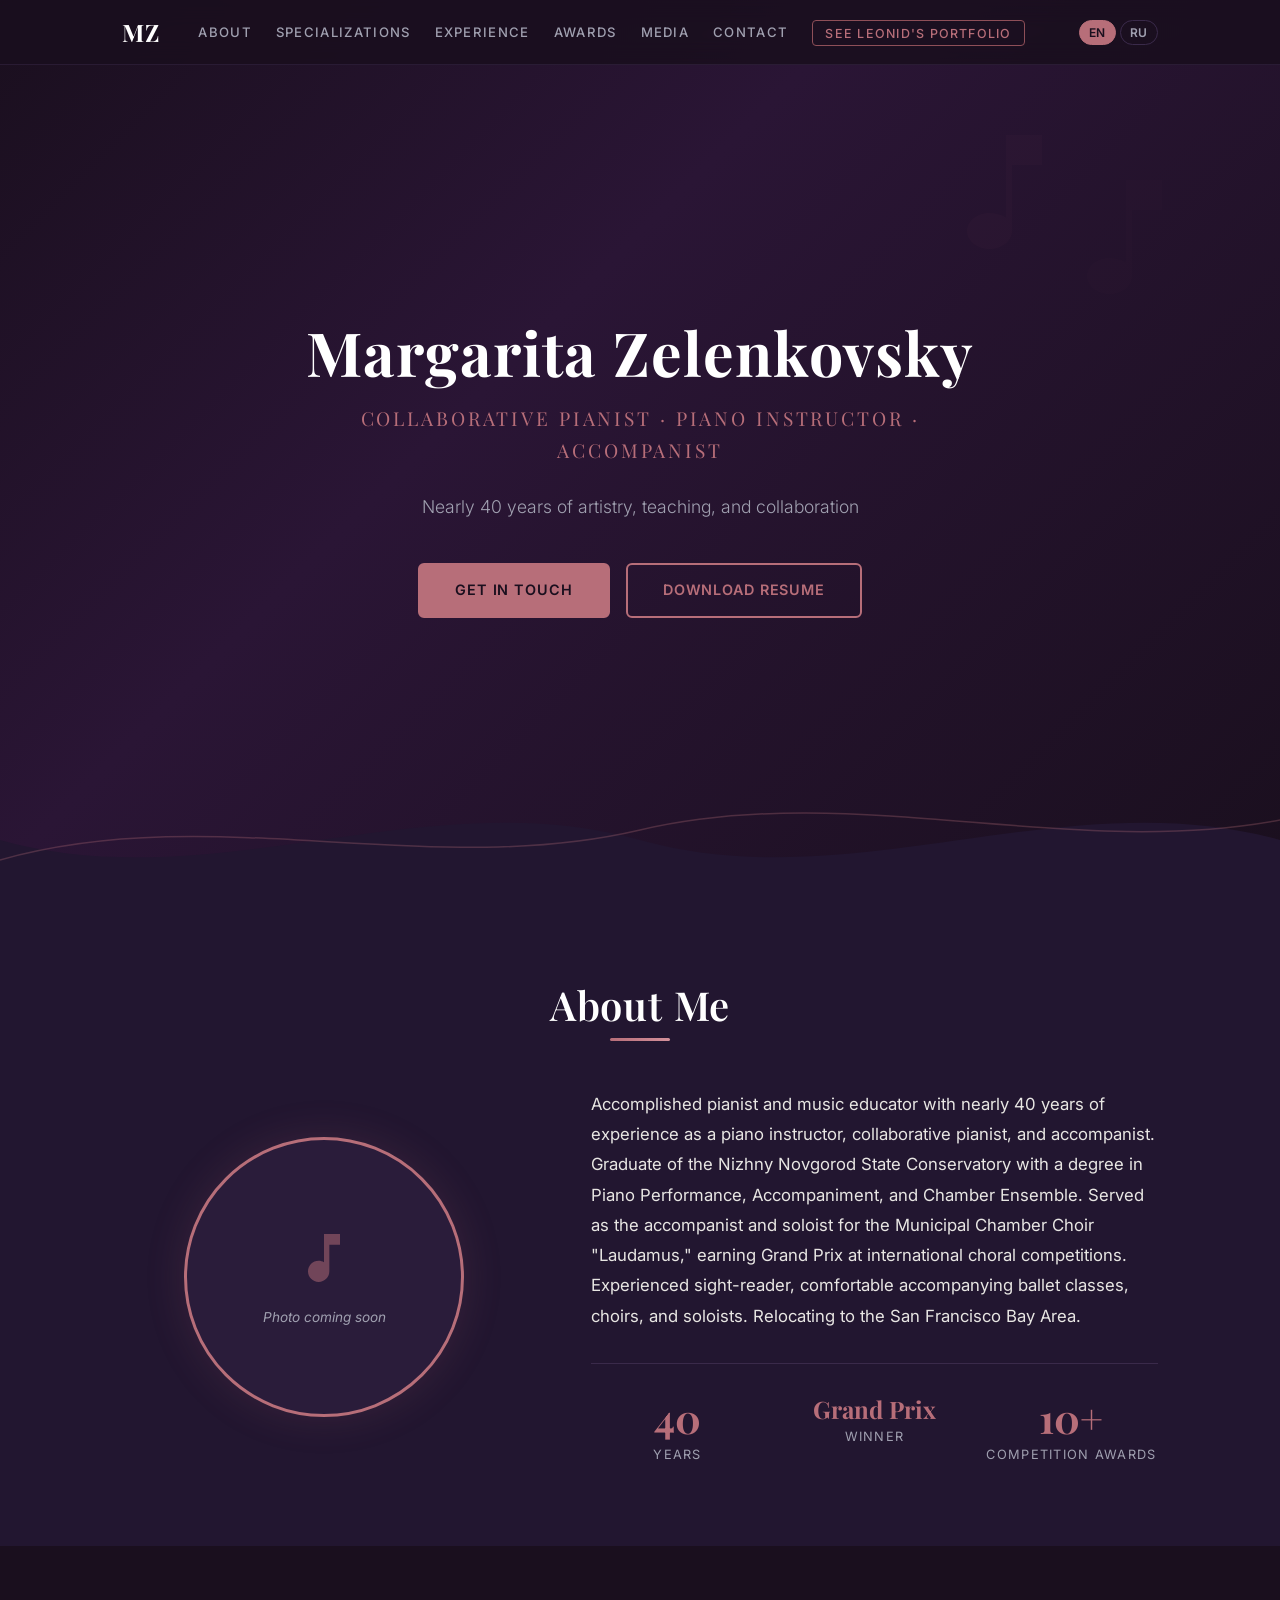
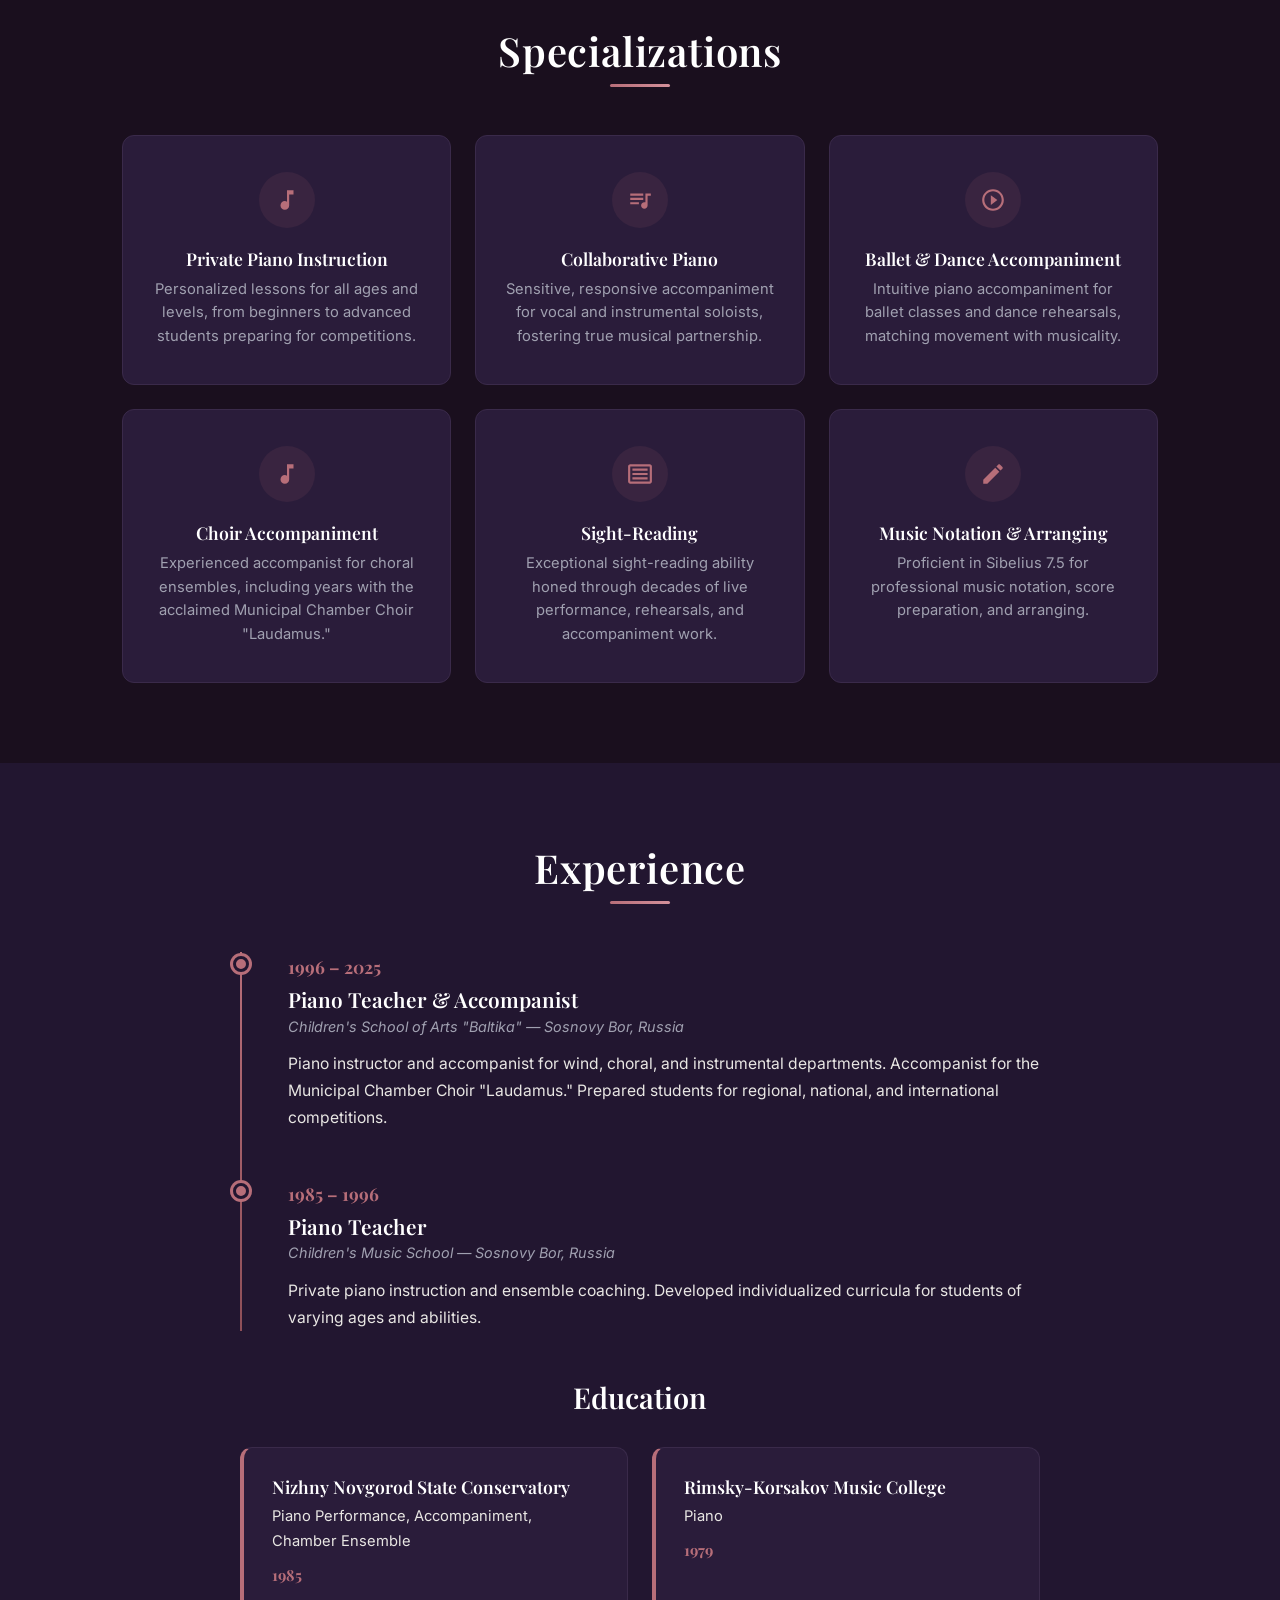
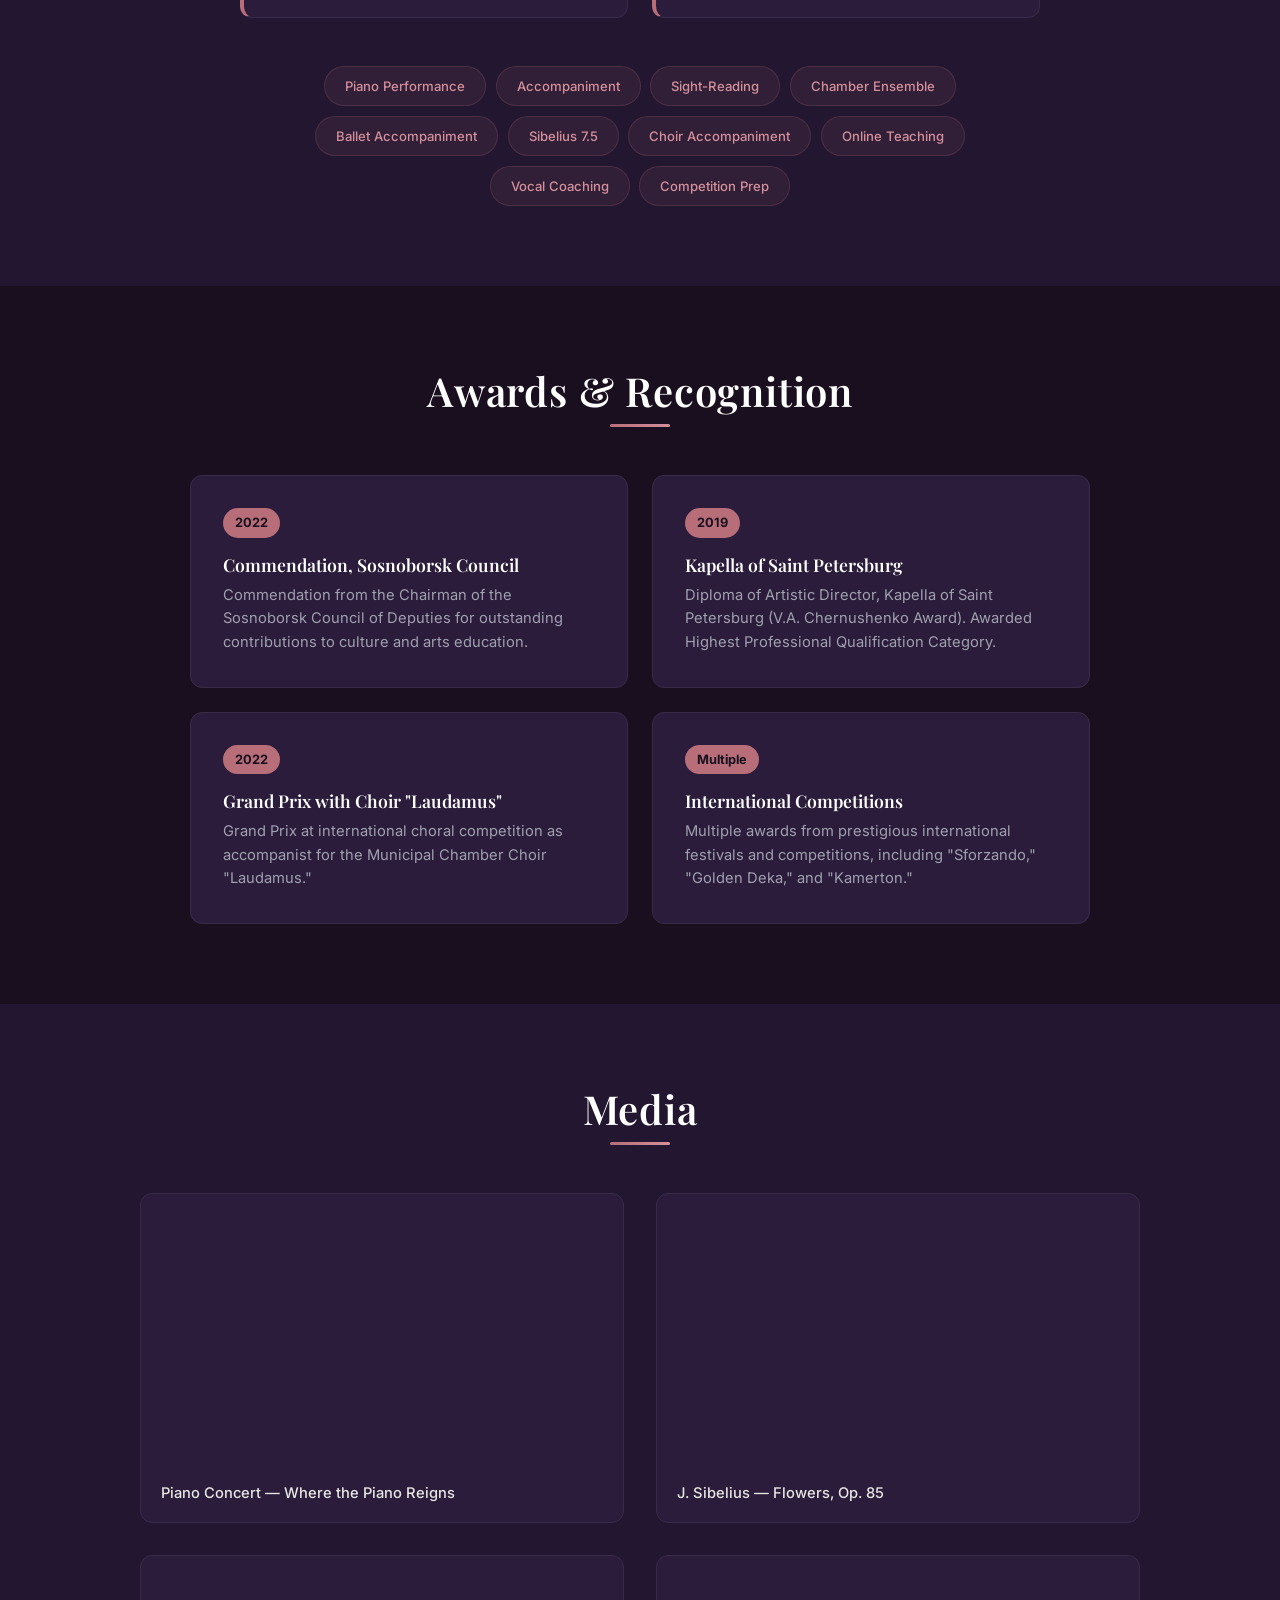
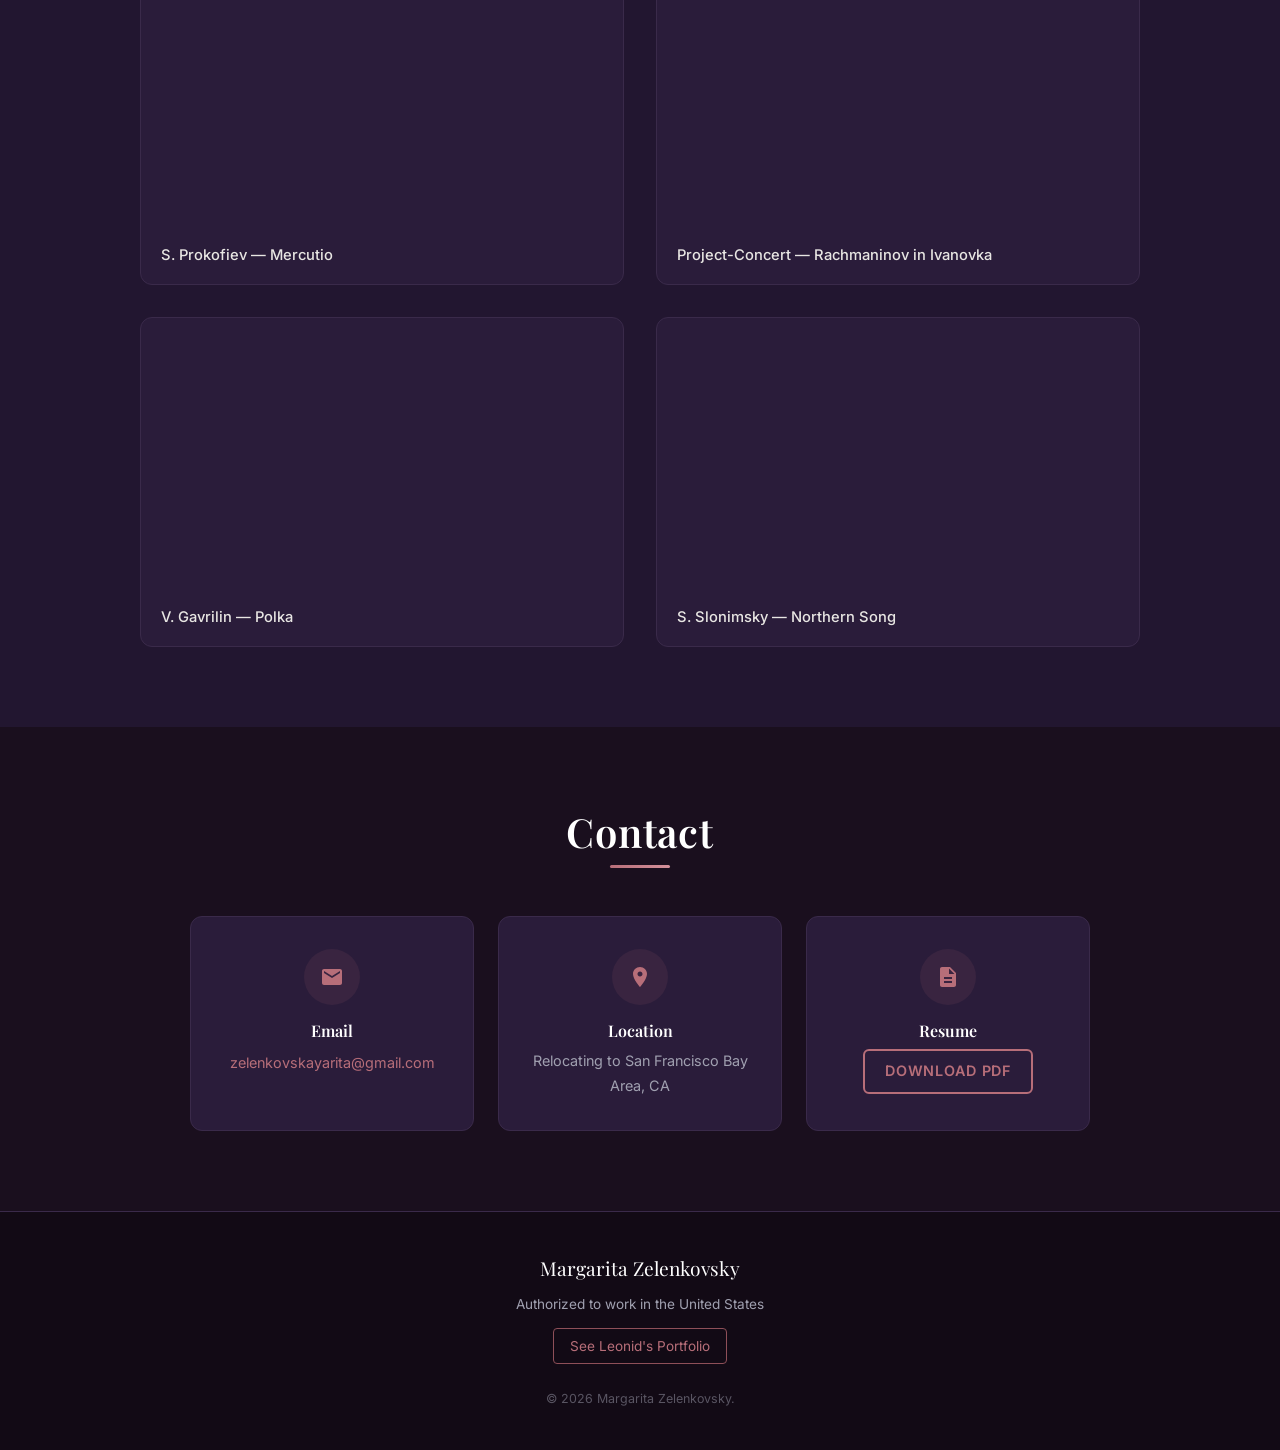
==== index.html @ 2dc2e5f3 "Initial commit: Margarita's portfolio site" ====
<!DOCTYPE html>
<html lang="en" data-lang="en">
<head>
  <meta charset="UTF-8">
  <meta name="viewport" content="width=device-width, initial-scale=1.0">
  <meta name="description" content="Margarita Zelenkovsky — Collaborative Pianist, Piano Instructor, and Accompanist with nearly 40 years of experience. Relocating to the San Francisco Bay Area.">
  <title>Margarita Zelenkovsky | Collaborative Pianist &amp; Piano Instructor</title>

  <!-- Google Fonts -->
  <link rel="preconnect" href="https://fonts.googleapis.com">
  <link rel="preconnect" href="https://fonts.gstatic.com" crossorigin>
  <link href="https://fonts.googleapis.com/css2?family=Inter:wght@300;400;500;600;700&family=Playfair+Display:ital,wght@0,400;0,600;0,700;1,400&display=swap" rel="stylesheet">

  <link rel="stylesheet" href="style.css">
</head>
<body>

<!-- ===================== NAVIGATION ===================== -->
<nav class="navbar">
  <div class="container nav-container">
    <a href="#hero" class="nav-logo">MZ</a>

    <!-- Pure CSS mobile toggle -->
    <input type="checkbox" id="nav-check" class="nav-check" aria-hidden="true">
    <label for="nav-check" class="nav-toggle" aria-label="Toggle navigation">
      <span></span><span></span><span></span>
    </label>

    <ul class="nav-links">
      <li><a href="#about"><span class="en">About</span><span class="ru">Обо мне</span></a></li>
      <li><a href="#specializations"><span class="en">Specializations</span><span class="ru">Специализации</span></a></li>
      <li><a href="#experience"><span class="en">Experience</span><span class="ru">Опыт</span></a></li>
      <li><a href="#awards"><span class="en">Awards</span><span class="ru">Награды</span></a></li>
      <li><a href="#media"><span class="en">Media</span><span class="ru">Медиа</span></a></li>
      <li><a href="#contact"><span class="en">Contact</span><span class="ru">Контакты</span></a></li>
      <li><a href="https://leonid.zelenkovsky.com" class="nav-partner"><span class="en">See Leonid's Portfolio</span><span class="ru">Портфолио Леонида</span></a></li>
    </ul>

    <div class="lang-toggle">
      <button class="lang-btn active" data-lang="en" onclick="setLang('en')">EN</button>
      <button class="lang-btn" data-lang="ru" onclick="setLang('ru')">RU</button>
    </div>
  </div>
</nav>

<!-- ===================== HERO ===================== -->
<section class="hero" id="hero">
  <div class="hero-bg-decoration">
    <!-- Decorative musical notes -->
    <svg class="hero-notes" viewBox="0 0 200 200" xmlns="http://www.w3.org/2000/svg">
      <path d="M60 30v55c-3-2-7-3-11-3-8 0-15 5-15 12s7 12 15 12 15-5 15-12V50h20V30H60z" fill="var(--accent)" opacity="0.06"/>
      <path d="M140 60v55c-3-2-7-3-11-3-8 0-15 5-15 12s7 12 15 12 15-5 15-12V80h20V60h-24z" fill="var(--accent)" opacity="0.04"/>
    </svg>
  </div>

  <div class="hero-content">
    <h1>
      <span class="en">Margarita Zelenkovsky</span>
      <span class="ru">Маргарита Зеленковская</span>
    </h1>
    <p class="hero-title">
      <span class="en">Collaborative Pianist &middot; Piano Instructor &middot; Accompanist</span>
      <span class="ru">Концертмейстер &middot; Преподаватель фортепиано &middot; Аккомпаниатор</span>
    </p>
    <p class="hero-tagline">
      <span class="en">Nearly 40 years of artistry, teaching, and collaboration</span>
      <span class="ru">Почти 40 лет искусства, преподавания и творческого сотрудничества</span>
    </p>
    <div class="hero-buttons">
      <a href="#contact" class="btn btn-primary">
        <span class="en">Get in Touch</span>
        <span class="ru">Связаться</span>
      </a>
      <a href="#" class="btn btn-outline">
        <span class="en">Download Resume</span>
        <span class="ru">Скачать резюме</span>
      </a>
    </div>
  </div>

  <!-- Decorative wave at bottom -->
  <div class="hero-wave">
    <svg viewBox="0 0 1440 120" xmlns="http://www.w3.org/2000/svg" preserveAspectRatio="none">
      <path d="M0,60 C240,120 480,0 720,60 C960,120 1200,0 1440,60 L1440,120 L0,120 Z" fill="var(--bg-secondary)"/>
      <path d="M0,80 C240,20 480,100 720,50 C960,0 1200,80 1440,40" stroke="var(--accent)" stroke-width="1.5" fill="none" opacity="0.3"/>
    </svg>
  </div>
</section>

<!-- ===================== ABOUT ===================== -->
<section id="about" class="section-alt">
  <div class="container">
    <h2 class="section-title">
      <span class="en">About Me</span>
      <span class="ru">Обо мне</span>
    </h2>
    <div class="section-title-underline"></div>

    <div class="about-grid">
      <div class="about-image-wrapper">
        <div class="about-photo-placeholder">
          <svg xmlns="http://www.w3.org/2000/svg" viewBox="0 0 24 24" fill="var(--accent)" width="64" height="64" opacity="0.5">
            <path d="M12 3v10.55c-.59-.34-1.27-.55-2-.55C7.79 13 6 14.79 6 17s1.79 4 4 4 4-1.79 4-4V7h4V3h-6z"/>
          </svg>
          <p class="placeholder-text">
            <span class="en">Photo coming soon</span>
            <span class="ru">Фото скоро будет</span>
          </p>
        </div>
      </div>

      <div class="about-text">
        <p class="en">Accomplished pianist and music educator with nearly 40 years of experience as a piano instructor, collaborative pianist, and accompanist. Graduate of the Nizhny Novgorod State Conservatory with a degree in Piano Performance, Accompaniment, and Chamber Ensemble. Served as the accompanist and soloist for the Municipal Chamber Choir "Laudamus," earning Grand Prix at international choral competitions. Experienced sight-reader, comfortable accompanying ballet classes, choirs, and soloists. Relocating to the San Francisco Bay Area.</p>
        <p class="ru">Пианистка и музыкальный педагог с почти 40-летним опытом работы преподавателем фортепиано, концертмейстером и аккомпаниатором. Выпускница Нижегородской государственной консерватории по специальности фортепиано, концертмейстерство и солистка камерного ансамбля. Концертмейстер Муниципального камерного хора «Лаудамус», обладатель Гран-при международных хоровых конкурсов. Отличное чтение с листа, опыт аккомпанемента балетных классов, хоров и солистов. Переезжает в район Сан-Франциско Bay Area.</p>

        <div class="about-stats">
          <div class="stat-item">
            <span class="stat-number">40</span>
            <span class="stat-label">
              <span class="en">Years</span>
              <span class="ru">Лет</span>
            </span>
          </div>
          <div class="stat-item">
            <span class="stat-number highlight-stat">Grand Prix</span>
            <span class="stat-label">
              <span class="en">Winner</span>
              <span class="ru">Победитель</span>
            </span>
          </div>
          <div class="stat-item">
            <span class="stat-number">10+</span>
            <span class="stat-label">
              <span class="en">Competition Awards</span>
              <span class="ru">Наград конкурсов</span>
            </span>
          </div>
        </div>
      </div>
    </div>
  </div>
</section>

<!-- ===================== SPECIALIZATIONS ===================== -->
<section id="specializations">
  <div class="container">
    <h2 class="section-title">
      <span class="en">Specializations</span>
      <span class="ru">Специализации</span>
    </h2>
    <div class="section-title-underline"></div>

    <div class="spec-grid">

      <div class="spec-card">
        <div class="spec-icon">
          <svg xmlns="http://www.w3.org/2000/svg" viewBox="0 0 24 24"><path d="M12 3v10.55c-.59-.34-1.27-.55-2-.55C7.79 13 6 14.79 6 17s1.79 4 4 4 4-1.79 4-4V7h4V3h-6z"/></svg>
        </div>
        <h3><span class="en">Private Piano Instruction</span><span class="ru">Индивидуальные уроки фортепиано</span></h3>
        <p><span class="en">Personalized lessons for all ages and levels, from beginners to advanced students preparing for competitions.</span><span class="ru">Индивидуальные занятия для всех возрастов и уровней, от начинающих до продвинутых учеников, готовящихся к конкурсам.</span></p>
      </div>

      <div class="spec-card">
        <div class="spec-icon">
          <svg xmlns="http://www.w3.org/2000/svg" viewBox="0 0 24 24"><path d="M15 6H3v2h12V6zm0 4H3v2h12v-2zM3 16h8v-2H3v2zM17 6v8.18c-.31-.11-.65-.18-1-.18-1.66 0-3 1.34-3 3s1.34 3 3 3 3-1.34 3-3V8h3V6h-5z"/></svg>
        </div>
        <h3><span class="en">Collaborative Piano</span><span class="ru">Концертмейстерство</span></h3>
        <p><span class="en">Sensitive, responsive accompaniment for vocal and instrumental soloists, fostering true musical partnership.</span><span class="ru">Чуткий и отзывчивый аккомпанемент для вокалистов и инструменталистов, создание истинного музыкального партнёрства.</span></p>
      </div>

      <div class="spec-card">
        <div class="spec-icon">
          <svg xmlns="http://www.w3.org/2000/svg" viewBox="0 0 24 24"><path d="M10 16.5l6-4.5-6-4.5v9zM12 2C6.48 2 2 6.48 2 12s4.48 10 10 10 10-4.48 10-10S17.52 2 12 2zm0 18c-4.41 0-8-3.59-8-8s3.59-8 8-8 8 3.59 8 8-3.59 8-8 8z"/></svg>
        </div>
        <h3><span class="en">Ballet &amp; Dance Accompaniment</span><span class="ru">Аккомпанемент балетных классов</span></h3>
        <p><span class="en">Intuitive piano accompaniment for ballet classes and dance rehearsals, matching movement with musicality.</span><span class="ru">Интуитивный фортепианный аккомпанемент балетных классов и танцевальных репетиций.</span></p>
      </div>

      <div class="spec-card">
        <div class="spec-icon">
          <svg xmlns="http://www.w3.org/2000/svg" viewBox="0 0 24 24"><path d="M12 3l.01 10.55c-.59-.34-1.27-.55-2-.55C7.79 13 6 14.79 6 17s1.79 4 4.01 4 3.99-1.79 3.99-4V7h4V3H12z"/></svg>
        </div>
        <h3><span class="en">Choir Accompaniment</span><span class="ru">Хоровой аккомпанемент</span></h3>
        <p><span class="en">Experienced accompanist for choral ensembles, including years with the acclaimed Municipal Chamber Choir "Laudamus."</span><span class="ru">Опытный концертмейстер хоровых коллективов, включая многолетнюю работу с Муниципальным камерным хором «Лаудамус».</span></p>
      </div>

      <div class="spec-card">
        <div class="spec-icon">
          <svg xmlns="http://www.w3.org/2000/svg" viewBox="0 0 24 24"><path d="M21 3H3c-1.1 0-2 .9-2 2v14c0 1.1.9 2 2 2h18c1.1 0 2-.9 2-2V5c0-1.1-.9-2-2-2zm0 16H3V5h18v14zM5 15h14v2H5zm0-4h14v2H5zm0-4h14v2H5z"/></svg>
        </div>
        <h3><span class="en">Sight-Reading</span><span class="ru">Чтение с листа</span></h3>
        <p><span class="en">Exceptional sight-reading ability honed through decades of live performance, rehearsals, and accompaniment work.</span><span class="ru">Исключительные навыки чтения с листа, отточенные десятилетиями концертной практики, репетиций и аккомпанемента.</span></p>
      </div>

      <div class="spec-card">
        <div class="spec-icon">
          <svg xmlns="http://www.w3.org/2000/svg" viewBox="0 0 24 24"><path d="M3 17.25V21h3.75L17.81 9.94l-3.75-3.75L3 17.25zM20.71 7.04c.39-.39.39-1.02 0-1.41l-2.34-2.34c-.39-.39-1.02-.39-1.41 0l-1.83 1.83 3.75 3.75 1.83-1.83z"/></svg>
        </div>
        <h3><span class="en">Music Notation &amp; Arranging</span><span class="ru">Нотная запись и аранжировка</span></h3>
        <p><span class="en">Proficient in Sibelius 7.5 for professional music notation, score preparation, and arranging.</span><span class="ru">Владение программой Sibelius 7.5 для профессиональной нотной записи, подготовки партитур и аранжировки.</span></p>
      </div>

    </div>
  </div>
</section>

<!-- ===================== EXPERIENCE ===================== -->
<section id="experience" class="section-alt">
  <div class="container">
    <h2 class="section-title">
      <span class="en">Experience</span>
      <span class="ru">Опыт работы</span>
    </h2>
    <div class="section-title-underline"></div>

    <div class="timeline">

      <div class="timeline-item">
        <div class="timeline-dot"></div>
        <span class="timeline-date">1996 &ndash; 2025</span>
        <h3>
          <span class="en">Piano Teacher &amp; Accompanist</span>
          <span class="ru">Преподаватель фортепиано и концертмейстер</span>
        </h3>
        <p class="timeline-location">
          <span class="en">Children's School of Arts "Baltika" &mdash; Sosnovy Bor, Russia</span>
          <span class="ru">ДШИ «Балтика» &mdash; Сосновый Бор, Россия</span>
        </p>
        <p class="timeline-desc">
          <span class="en">Piano instructor and accompanist for wind, choral, and instrumental departments. Accompanist for the Municipal Chamber Choir "Laudamus." Prepared students for regional, national, and international competitions.</span>
          <span class="ru">Преподаватель фортепиано и концертмейстер духового, хорового и инструментального отделений. Концертмейстер Муниципального камерного хора «Лаудамус». Подготовка учеников к региональным, всероссийским и международным конкурсам.</span>
        </p>
      </div>

      <div class="timeline-item">
        <div class="timeline-dot"></div>
        <span class="timeline-date">1985 &ndash; 1996</span>
        <h3>
          <span class="en">Piano Teacher</span>
          <span class="ru">Преподаватель фортепиано</span>
        </h3>
        <p class="timeline-location">
          <span class="en">Children's Music School &mdash; Sosnovy Bor, Russia</span>
          <span class="ru">Детская музыкальная школа &mdash; Сосновый Бор, Россия</span>
        </p>
        <p class="timeline-desc">
          <span class="en">Private piano instruction and ensemble coaching. Developed individualized curricula for students of varying ages and abilities.</span>
          <span class="ru">Индивидуальное обучение фортепиано и ансамблевое музицирование. Разработка индивидуальных учебных программ для учеников разного возраста и уровня.</span>
        </p>
      </div>

    </div>

    <!-- Education -->
    <h3 class="subsection-title">
      <span class="en">Education</span>
      <span class="ru">Образование</span>
    </h3>

    <div class="edu-grid">
      <div class="edu-card">
        <h4>
          <span class="en">Nizhny Novgorod State Conservatory</span>
          <span class="ru">Нижегородская государственная консерватория</span>
        </h4>
        <p class="edu-degree">
          <span class="en">Piano Performance, Accompaniment, Chamber Ensemble</span>
          <span class="ru">Фортепиано, концертмейстерство, камерный ансамбль</span>
        </p>
        <span class="edu-year">1985</span>
      </div>
      <div class="edu-card">
        <h4>
          <span class="en">Rimsky-Korsakov Music College</span>
          <span class="ru">Музыкальное училище им. Римского-Корсакова</span>
        </h4>
        <p class="edu-degree">
          <span class="en">Piano</span>
          <span class="ru">Фортепиано</span>
        </p>
        <span class="edu-year">1979</span>
      </div>
    </div>

    <!-- Skills -->
    <div class="skills-wrap">
      <span class="skill-tag">Piano Performance</span>
      <span class="skill-tag">Accompaniment</span>
      <span class="skill-tag">Sight-Reading</span>
      <span class="skill-tag">Chamber Ensemble</span>
      <span class="skill-tag">Ballet Accompaniment</span>
      <span class="skill-tag">Sibelius 7.5</span>
      <span class="skill-tag">Choir Accompaniment</span>
      <span class="skill-tag">Online Teaching</span>
      <span class="skill-tag">Vocal Coaching</span>
      <span class="skill-tag">Competition Prep</span>
    </div>
  </div>
</section>

<!-- ===================== AWARDS ===================== -->
<section id="awards">
  <div class="container">
    <h2 class="section-title">
      <span class="en">Awards &amp; Recognition</span>
      <span class="ru">Награды и достижения</span>
    </h2>
    <div class="section-title-underline"></div>

    <div class="awards-grid">

      <div class="award-card">
        <span class="award-year-badge">2022</span>
        <h3><span class="en">Commendation, Sosnoborsk Council</span><span class="ru">Благодарность Совета депутатов Соснового Бора</span></h3>
        <p><span class="en">Commendation from the Chairman of the Sosnoborsk Council of Deputies for outstanding contributions to culture and arts education.</span><span class="ru">Благодарность председателя Совета депутатов Соснового Бора за выдающийся вклад в культуру и художественное образование.</span></p>
      </div>

      <div class="award-card">
        <span class="award-year-badge">2019</span>
        <h3><span class="en">Kapella of Saint Petersburg</span><span class="ru">Капелла Санкт-Петербурга</span></h3>
        <p><span class="en">Diploma of Artistic Director, Kapella of Saint Petersburg (V.A. Chernushenko Award). Awarded Highest Professional Qualification Category.</span><span class="ru">Диплом Капеллы Санкт-Петербурга (премия В.А. Чернушенко). Присвоена Высшая квалификационная категория.</span></p>
      </div>

      <div class="award-card">
        <span class="award-year-badge">2022</span>
        <h3><span class="en">Grand Prix with Choir "Laudamus"</span><span class="ru">Гран-при с хором «Лаудамус»</span></h3>
        <p><span class="en">Grand Prix at international choral competition as accompanist for the Municipal Chamber Choir "Laudamus."</span><span class="ru">Гран-при международного хорового конкурса в качестве концертмейстера Муниципального камерного хора «Лаудамус».</span></p>
      </div>

      <div class="award-card">
        <span class="award-year-badge"><span class="en">Multiple</span><span class="ru">Многокр.</span></span>
        <h3><span class="en">International Competitions</span><span class="ru">Международные конкурсы</span></h3>
        <p><span class="en">Multiple awards from prestigious international festivals and competitions, including "Sforzando," "Golden Deka," and "Kamerton."</span><span class="ru">Многочисленные награды престижных международных фестивалей и конкурсов: «Сфорцандо», «Золотая дека», «Камертон».</span></p>
      </div>

    </div>
  </div>
</section>

<!-- ===================== MEDIA ===================== -->
<section id="media" class="section-alt">
  <div class="container">
    <h2 class="section-title">
      <span class="en">Media</span>
      <span class="ru">Медиа</span>
    </h2>
    <div class="section-title-underline"></div>

    <div class="video-grid">

      <div class="video-item">
        <div class="video-wrapper">
          <iframe src="https://www.youtube.com/embed/Rl4O74UItYg" title="Piano Concert — Where the Piano Reigns" frameborder="0" allow="accelerometer; autoplay; clipboard-write; encrypted-media; gyroscope; picture-in-picture" allowfullscreen loading="lazy"></iframe>
        </div>
        <p class="video-caption"><span class="en">Piano Concert — Where the Piano Reigns</span><span class="ru">Концерт — «Там, где царит рояль»</span></p>
      </div>

      <div class="video-item">
        <div class="video-wrapper">
          <iframe src="https://www.youtube.com/embed/g_T-hk6uo3Y" title="J. Sibelius — Flowers, Op. 85" frameborder="0" allow="accelerometer; autoplay; clipboard-write; encrypted-media; gyroscope; picture-in-picture" allowfullscreen loading="lazy"></iframe>
        </div>
        <p class="video-caption"><span class="en">J. Sibelius — Flowers, Op. 85</span><span class="ru">Я. Сибелиус — «Цветы», Op. 85</span></p>
      </div>

      <div class="video-item">
        <div class="video-wrapper">
          <iframe src="https://www.youtube.com/embed/TqkS-S8j7K0" title="S. Prokofiev — Mercutio" frameborder="0" allow="accelerometer; autoplay; clipboard-write; encrypted-media; gyroscope; picture-in-picture" allowfullscreen loading="lazy"></iframe>
        </div>
        <p class="video-caption"><span class="en">S. Prokofiev — Mercutio</span><span class="ru">С. Прокофьев — «Меркуцио»</span></p>
      </div>

      <div class="video-item">
        <div class="video-wrapper">
          <iframe src="https://www.youtube.com/embed/oE4QaHnBGi0" title="Project-Concert — Rachmaninov in Ivanovka" frameborder="0" allow="accelerometer; autoplay; clipboard-write; encrypted-media; gyroscope; picture-in-picture" allowfullscreen loading="lazy"></iframe>
        </div>
        <p class="video-caption"><span class="en">Project-Concert — Rachmaninov in Ivanovka</span><span class="ru">Проект-концерт — «Рахманинов в Ивановке»</span></p>
      </div>

      <div class="video-item">
        <div class="video-wrapper">
          <iframe src="https://www.youtube.com/embed/MUVuFVZdbnk" title="V. Gavrilin — Polka" frameborder="0" allow="accelerometer; autoplay; clipboard-write; encrypted-media; gyroscope; picture-in-picture" allowfullscreen loading="lazy"></iframe>
        </div>
        <p class="video-caption"><span class="en">V. Gavrilin — Polka</span><span class="ru">В. Гаврилин — «Полька»</span></p>
      </div>

      <div class="video-item">
        <div class="video-wrapper">
          <iframe src="https://www.youtube.com/embed/-mqcdATdxGg" title="S. Slonimsky — Northern Song" frameborder="0" allow="accelerometer; autoplay; clipboard-write; encrypted-media; gyroscope; picture-in-picture" allowfullscreen loading="lazy"></iframe>
        </div>
        <p class="video-caption"><span class="en">S. Slonimsky — Northern Song</span><span class="ru">С. Слонимский — «Северная песня»</span></p>
      </div>

    </div>
  </div>
</section>

<!-- ===================== CONTACT ===================== -->
<section id="contact">
  <div class="container">
    <h2 class="section-title">
      <span class="en">Contact</span>
      <span class="ru">Контакты</span>
    </h2>
    <div class="section-title-underline"></div>

    <div class="contact-grid">

      <div class="contact-card">
        <div class="contact-icon">
          <svg xmlns="http://www.w3.org/2000/svg" viewBox="0 0 24 24"><path d="M20 4H4c-1.1 0-1.99.9-1.99 2L2 18c0 1.1.9 2 2 2h16c1.1 0 2-.9 2-2V6c0-1.1-.9-2-2-2zm0 4l-8 5-8-5V6l8 5 8-5v2z"/></svg>
        </div>
        <h3><span class="en">Email</span><span class="ru">Эл. почта</span></h3>
        <a href="mailto:zelenkovskayarita@gmail.com">zelenkovskayarita@gmail.com</a>
      </div>

      <div class="contact-card">
        <div class="contact-icon">
          <svg xmlns="http://www.w3.org/2000/svg" viewBox="0 0 24 24"><path d="M12 2C8.13 2 5 5.13 5 9c0 5.25 7 13 7 13s7-7.75 7-13c0-3.87-3.13-7-7-7zm0 9.5c-1.38 0-2.5-1.12-2.5-2.5s1.12-2.5 2.5-2.5 2.5 1.12 2.5 2.5-1.12 2.5-2.5 2.5z"/></svg>
        </div>
        <h3><span class="en">Location</span><span class="ru">Местоположение</span></h3>
        <p><span class="en">Relocating to San Francisco Bay Area, CA</span><span class="ru">Переезжает в район Сан-Франциско Bay Area, Калифорния</span></p>
      </div>

      <div class="contact-card">
        <div class="contact-icon">
          <svg xmlns="http://www.w3.org/2000/svg" viewBox="0 0 24 24"><path d="M14 2H6c-1.1 0-1.99.9-1.99 2L4 20c0 1.1.89 2 1.99 2H18c1.1 0 2-.9 2-2V8l-6-6zm2 16H8v-2h8v2zm0-4H8v-2h8v2zm-3-5V3.5L18.5 9H13z"/></svg>
        </div>
        <h3><span class="en">Resume</span><span class="ru">Резюме</span></h3>
        <a href="#" class="btn btn-outline btn-sm">
          <span class="en">Download PDF</span>
          <span class="ru">Скачать PDF</span>
        </a>
      </div>

    </div>
  </div>
</section>

<!-- ===================== FOOTER ===================== -->
<footer>
  <div class="container">
    <p class="footer-name">
      <span class="en">Margarita Zelenkovsky</span>
      <span class="ru">Маргарита Зеленковская</span>
    </p>
    <p class="footer-auth">
      <span class="en">Authorized to work in the United States</span>
      <span class="ru">Имеет право на работу в США</span>
    </p>
    <a href="https://leonid.zelenkovsky.com" class="footer-partner">
      <span class="en">See Leonid's Portfolio</span>
      <span class="ru">Портфолио Леонида</span>
    </a>
    <p class="footer-copy">&copy; 2026 Margarita Zelenkovsky.</p>
  </div>
</footer>

<!-- ===================== LANGUAGE TOGGLE SCRIPT ===================== -->
<script>
function setLang(lang) {
  document.documentElement.setAttribute('data-lang', lang);
  localStorage.setItem('preferred-lang', lang);
  document.querySelectorAll('.lang-btn').forEach(b => b.classList.remove('active'));
  const activeBtn = document.querySelector('.lang-btn[data-lang="'+lang+'"]');
  if (activeBtn) activeBtn.classList.add('active');
}
document.addEventListener('DOMContentLoaded', () => {
  const saved = localStorage.getItem('preferred-lang') || 'en';
  setLang(saved);
});
</script>

</body>
</html>
---- style.css ----
/* ============================================
   Margarita Zelenkovsky — Portfolio Website
   Dark theme with rose gold accents
   Fonts: Playfair Display + Inter
   ============================================ */

/* ---------- CSS Variables ---------- */
:root {
  --bg-primary: #1a0f1e;
  --bg-secondary: #221630;
  --bg-card: #2a1c3a;
  --accent: #b76e79;
  --accent-light: #d4919b;
  --accent-dark: #8e4f58;
  --text-primary: #e8e6e3;
  --text-secondary: #a0a0b0;
  --text-heading: #ffffff;
  --border: #3a2a4a;
}

/* ---------- Language switching ---------- */
[data-lang="en"] .ru { display: none; }
[data-lang="ru"] .en { display: none; }

/* ---------- Reset & Base ---------- */
*,
*::before,
*::after {
  margin: 0;
  padding: 0;
  box-sizing: border-box;
}

html {
  scroll-behavior: smooth;
  font-size: 16px;
}

body {
  font-family: 'Inter', sans-serif;
  color: var(--text-primary);
  background: var(--bg-primary);
  line-height: 1.7;
  -webkit-font-smoothing: antialiased;
}

img { max-width: 100%; display: block; }

a {
  color: var(--accent);
  text-decoration: none;
  transition: color 0.3s ease;
}
a:hover { color: var(--accent-light); }

h1, h2, h3, h4 {
  font-family: 'Playfair Display', serif;
  font-weight: 600;
  line-height: 1.25;
  color: var(--text-heading);
}

/* ---------- Utility ---------- */
.container {
  max-width: 1100px;
  margin: 0 auto;
  padding: 0 2rem;
}

.section-title {
  font-size: 2.5rem;
  color: var(--text-heading);
  text-align: center;
  margin-bottom: 0.5rem;
  letter-spacing: 0.02em;
}

.section-title-underline {
  width: 60px;
  height: 3px;
  background: linear-gradient(90deg, var(--accent), var(--accent-light));
  margin: 0 auto 3rem;
  border-radius: 2px;
}

section {
  padding: 5rem 0;
  background: var(--bg-primary);
}

section.section-alt {
  background: var(--bg-secondary);
}

/* ---------- Navigation ---------- */
.navbar {
  position: fixed;
  top: 0;
  left: 0;
  right: 0;
  z-index: 1000;
  background: rgba(26, 15, 30, 0.9);
  backdrop-filter: blur(12px);
  -webkit-backdrop-filter: blur(12px);
  border-bottom: 1px solid rgba(58, 42, 74, 0.5);
}

.nav-container {
  display: flex;
  align-items: center;
  justify-content: space-between;
  height: 64px;
}

.nav-logo {
  font-family: 'Playfair Display', serif;
  font-size: 1.5rem;
  color: var(--text-heading);
  font-weight: 700;
  letter-spacing: 0.05em;
}
.nav-logo:hover { color: var(--accent); }

.nav-links {
  display: flex;
  list-style: none;
  gap: 1.5rem;
  align-items: center;
}

.nav-links a {
  color: var(--text-secondary);
  font-size: 0.82rem;
  text-transform: uppercase;
  letter-spacing: 0.1em;
  font-weight: 500;
  transition: color 0.3s;
  padding: 0.25rem 0;
  position: relative;
}

.nav-links a::after {
  content: '';
  position: absolute;
  bottom: -2px;
  left: 0;
  width: 0;
  height: 2px;
  background: var(--accent);
  transition: width 0.3s ease;
}

.nav-links a:hover {
  color: var(--text-heading);
}

.nav-links a:hover::after {
  width: 100%;
}

.nav-partner {
  color: var(--accent) !important;
  font-size: 0.78rem !important;
  border: 1px solid var(--accent-dark);
  padding: 0.3rem 0.75rem !important;
  border-radius: 4px;
}
.nav-partner:hover {
  background: var(--accent-dark);
  color: var(--text-heading) !important;
}
.nav-partner::after { display: none !important; }

/* Language toggle */
.lang-toggle {
  display: flex;
  gap: 0.25rem;
  margin-left: 1rem;
}

.lang-btn {
  background: transparent;
  border: 1px solid var(--border);
  color: var(--text-secondary);
  padding: 0.25rem 0.6rem;
  border-radius: 20px;
  font-size: 0.75rem;
  font-weight: 600;
  cursor: pointer;
  transition: all 0.3s ease;
  font-family: 'Inter', sans-serif;
}

.lang-btn:hover {
  border-color: var(--accent);
  color: var(--accent);
}

.lang-btn.active {
  background: var(--accent);
  border-color: var(--accent);
  color: var(--bg-primary);
}

/* Mobile nav toggle */
.nav-toggle {
  display: none;
  flex-direction: column;
  cursor: pointer;
  gap: 5px;
  z-index: 1001;
}

.nav-toggle span {
  display: block;
  width: 25px;
  height: 2px;
  background: var(--text-primary);
  transition: 0.3s;
}

.nav-check {
  display: none;
}

/* ---------- Hero ---------- */
.hero {
  position: relative;
  min-height: 100vh;
  display: flex;
  align-items: center;
  justify-content: center;
  text-align: center;
  background: linear-gradient(135deg, var(--bg-primary) 0%, #2a1535 40%, var(--bg-primary) 100%);
  overflow: hidden;
  padding: 6rem 2rem 4rem;
}

.hero-bg-decoration {
  position: absolute;
  top: 0;
  left: 0;
  right: 0;
  bottom: 0;
  pointer-events: none;
}

.hero-notes {
  position: absolute;
  top: 10%;
  right: 5%;
  width: 300px;
  height: 300px;
  opacity: 0.5;
}

.hero-content {
  position: relative;
  z-index: 2;
  max-width: 700px;
}

.hero-content h1 {
  font-size: 3.8rem;
  color: var(--text-heading);
  font-weight: 700;
  margin-bottom: 0.75rem;
  letter-spacing: 0.02em;
}

.hero-title {
  font-family: 'Playfair Display', serif;
  font-size: 1.2rem;
  color: var(--accent);
  letter-spacing: 0.15em;
  text-transform: uppercase;
  font-weight: 400;
  margin-bottom: 1.5rem;
  display: block;
}

.hero-tagline {
  font-size: 1.1rem;
  color: var(--text-secondary);
  max-width: 550px;
  margin: 0 auto 2.5rem;
  font-weight: 300;
  line-height: 1.8;
}

.hero-buttons {
  display: flex;
  gap: 1rem;
  justify-content: center;
  flex-wrap: wrap;
}

.hero-wave {
  position: absolute;
  bottom: 0;
  left: 0;
  right: 0;
  height: 120px;
  pointer-events: none;
}

.hero-wave svg {
  width: 100%;
  height: 100%;
}

/* ---------- Buttons ---------- */
.btn {
  display: inline-block;
  padding: 0.85rem 2.2rem;
  border-radius: 6px;
  font-size: 0.9rem;
  font-weight: 600;
  letter-spacing: 0.06em;
  text-transform: uppercase;
  transition: all 0.3s ease;
  cursor: pointer;
  border: 2px solid transparent;
  font-family: 'Inter', sans-serif;
}

.btn-primary {
  background: var(--accent);
  color: var(--bg-primary);
  border-color: var(--accent);
}

.btn-primary:hover {
  background: var(--accent-light);
  border-color: var(--accent-light);
  color: var(--bg-primary);
}

.btn-outline {
  background: transparent;
  color: var(--accent);
  border-color: var(--accent);
}

.btn-outline:hover {
  background: var(--accent);
  color: var(--bg-primary);
}

.btn-sm {
  padding: 0.5rem 1.25rem;
  font-size: 0.8rem;
}

/* ---------- About ---------- */
.about-grid {
  display: grid;
  grid-template-columns: 1fr 1.4fr;
  gap: 4rem;
  align-items: center;
}

.about-image-wrapper {
  display: flex;
  align-items: center;
  justify-content: center;
}

.about-photo-placeholder {
  width: 280px;
  height: 280px;
  border-radius: 50%;
  background: var(--bg-card);
  border: 3px solid var(--accent);
  display: flex;
  flex-direction: column;
  align-items: center;
  justify-content: center;
  gap: 1rem;
  box-shadow: 0 0 40px rgba(183, 110, 121, 0.15);
}

.placeholder-text {
  font-size: 0.85rem;
  color: var(--text-secondary);
  font-style: italic;
}

.about-text p {
  margin-bottom: 1.5rem;
  font-size: 1.05rem;
  color: var(--text-primary);
  line-height: 1.8;
}

.about-stats {
  display: grid;
  grid-template-columns: repeat(3, 1fr);
  gap: 1.5rem;
  margin-top: 2rem;
  padding-top: 2rem;
  border-top: 1px solid var(--border);
}

.stat-item {
  text-align: center;
}

.stat-number {
  font-family: 'Playfair Display', serif;
  font-size: 2.5rem;
  font-weight: 700;
  color: var(--accent);
  display: block;
  line-height: 1.1;
}

.stat-number.highlight-stat {
  font-size: 1.5rem;
}

.stat-label {
  font-size: 0.8rem;
  text-transform: uppercase;
  letter-spacing: 0.1em;
  color: var(--text-secondary);
  margin-top: 0.25rem;
  display: block;
}

/* ---------- Specializations ---------- */
.spec-grid {
  display: grid;
  grid-template-columns: repeat(3, 1fr);
  gap: 1.5rem;
}

.spec-card {
  background: var(--bg-card);
  border: 1px solid var(--border);
  border-radius: 12px;
  padding: 2.25rem 1.75rem;
  text-align: center;
  transition: all 0.3s ease;
  position: relative;
  overflow: hidden;
}

.spec-card::before {
  content: '';
  position: absolute;
  top: 0;
  left: 0;
  right: 0;
  height: 3px;
  background: linear-gradient(90deg, var(--accent), var(--accent-light));
  transform: scaleX(0);
  transition: transform 0.3s ease;
}

.spec-card:hover {
  transform: translateY(-4px);
  border-color: var(--accent);
  box-shadow: 0 12px 35px rgba(183, 110, 121, 0.1);
}

.spec-card:hover::before {
  transform: scaleX(1);
}

.spec-icon {
  width: 56px;
  height: 56px;
  margin: 0 auto 1.25rem;
  background: rgba(183, 110, 121, 0.1);
  border-radius: 50%;
  display: flex;
  align-items: center;
  justify-content: center;
}

.spec-icon svg {
  width: 26px;
  height: 26px;
  fill: var(--accent);
}

.spec-card h3 {
  font-size: 1.1rem;
  color: var(--text-heading);
  margin-bottom: 0.5rem;
}

.spec-card p {
  font-size: 0.92rem;
  color: var(--text-secondary);
  line-height: 1.6;
}

/* ---------- Experience Timeline ---------- */
.timeline {
  position: relative;
  max-width: 800px;
  margin: 0 auto 3rem;
  padding-left: 3rem;
}

.timeline::before {
  content: '';
  position: absolute;
  left: 0;
  top: 0;
  bottom: 0;
  width: 2px;
  background: linear-gradient(to bottom, var(--accent), var(--accent-dark));
}

.timeline-item {
  position: relative;
  padding-bottom: 3rem;
}

.timeline-item:last-child {
  padding-bottom: 0;
}

.timeline-dot {
  position: absolute;
  left: -3rem;
  top: 0.25rem;
  width: 16px;
  height: 16px;
  background: var(--accent);
  border: 3px solid var(--bg-secondary);
  border-radius: 50%;
  transform: translateX(-7px);
  box-shadow: 0 0 0 3px var(--accent);
}

.timeline-date {
  font-family: 'Playfair Display', serif;
  font-size: 1.1rem;
  color: var(--accent);
  font-weight: 700;
  display: block;
  margin-bottom: 0.25rem;
}

.timeline-item h3 {
  font-size: 1.3rem;
  color: var(--text-heading);
  margin-bottom: 0.15rem;
}

.timeline-location {
  font-size: 0.9rem;
  color: var(--text-secondary);
  font-style: italic;
  margin-bottom: 0.75rem;
}

.timeline-desc {
  font-size: 0.98rem;
  color: var(--text-primary);
  line-height: 1.7;
}

/* Subsection title */
.subsection-title {
  text-align: center;
  font-size: 1.8rem;
  color: var(--text-heading);
  margin: 3rem 0 2rem;
}

/* Education */
.edu-grid {
  display: grid;
  grid-template-columns: 1fr 1fr;
  gap: 1.5rem;
  max-width: 800px;
  margin: 0 auto 3rem;
}

.edu-card {
  background: var(--bg-card);
  border: 1px solid var(--border);
  border-radius: 12px;
  padding: 1.75rem;
  border-left: 4px solid var(--accent);
  transition: all 0.3s ease;
}

.edu-card:hover {
  transform: translateY(-4px);
  border-color: var(--accent);
}

.edu-card h4 {
  font-size: 1.1rem;
  color: var(--text-heading);
  margin-bottom: 0.35rem;
}

.edu-degree {
  font-size: 0.92rem;
  color: var(--text-primary);
  margin-bottom: 0.5rem;
}

.edu-year {
  font-family: 'Playfair Display', serif;
  font-size: 0.95rem;
  color: var(--accent);
  font-weight: 700;
}

/* Skills */
.skills-wrap {
  display: flex;
  flex-wrap: wrap;
  justify-content: center;
  gap: 0.6rem;
  max-width: 700px;
  margin: 0 auto;
}

.skill-tag {
  background: rgba(183, 110, 121, 0.1);
  color: var(--accent-light);
  padding: 0.5rem 1.25rem;
  border-radius: 50px;
  font-size: 0.82rem;
  font-weight: 500;
  border: 1px solid rgba(183, 110, 121, 0.2);
  transition: all 0.3s ease;
}

.skill-tag:hover {
  background: var(--accent);
  color: var(--bg-primary);
  border-color: var(--accent);
}

/* ---------- Awards ---------- */
.awards-grid {
  display: grid;
  grid-template-columns: repeat(2, 1fr);
  gap: 1.5rem;
  max-width: 900px;
  margin: 0 auto;
}

.award-card {
  background: var(--bg-card);
  border: 1px solid var(--border);
  border-radius: 12px;
  padding: 2rem;
  transition: all 0.3s ease;
  position: relative;
}

.award-card:hover {
  transform: translateY(-4px);
  border-color: var(--accent);
}

.award-year-badge {
  display: inline-block;
  background: var(--accent);
  color: var(--bg-primary);
  padding: 0.25rem 0.75rem;
  border-radius: 20px;
  font-size: 0.8rem;
  font-weight: 700;
  margin-bottom: 1rem;
  font-family: 'Inter', sans-serif;
}

.award-card h3 {
  font-size: 1.1rem;
  color: var(--text-heading);
  margin-bottom: 0.5rem;
}

.award-card p {
  font-size: 0.92rem;
  color: var(--text-secondary);
  line-height: 1.6;
}

/* ---------- Media / Videos ---------- */
.video-grid {
  display: grid;
  grid-template-columns: repeat(2, 1fr);
  gap: 2rem;
  max-width: 1000px;
  margin: 0 auto;
}

.video-item {
  background: var(--bg-card);
  border: 1px solid var(--border);
  border-radius: 12px;
  overflow: hidden;
  transition: all 0.3s ease;
}

.video-item:hover {
  transform: translateY(-4px);
  border-color: var(--accent);
}

.video-wrapper {
  position: relative;
  padding-bottom: 56.25%;
  height: 0;
  overflow: hidden;
}

.video-wrapper iframe {
  position: absolute;
  top: 0;
  left: 0;
  width: 100%;
  height: 100%;
}

.video-caption {
  padding: 1rem 1.25rem;
  font-size: 0.92rem;
  color: var(--text-primary);
  font-weight: 500;
}

/* ---------- Contact ---------- */
#contact {
  background: var(--bg-primary);
}

.contact-grid {
  display: grid;
  grid-template-columns: repeat(3, 1fr);
  gap: 1.5rem;
  max-width: 900px;
  margin: 0 auto;
}

.contact-card {
  background: var(--bg-card);
  border: 1px solid var(--border);
  border-radius: 12px;
  padding: 2rem;
  text-align: center;
  transition: all 0.3s ease;
}

.contact-card:hover {
  transform: translateY(-4px);
  border-color: var(--accent);
}

.contact-icon {
  width: 56px;
  height: 56px;
  margin: 0 auto 1rem;
  background: rgba(183, 110, 121, 0.1);
  border-radius: 50%;
  display: flex;
  align-items: center;
  justify-content: center;
}

.contact-icon svg {
  width: 24px;
  height: 24px;
  fill: var(--accent);
}

.contact-card h3 {
  font-size: 1rem;
  color: var(--text-heading);
  margin-bottom: 0.5rem;
}

.contact-card a {
  font-size: 0.9rem;
  color: var(--accent);
  word-break: break-all;
}

.contact-card p {
  font-size: 0.9rem;
  color: var(--text-secondary);
}

/* ---------- Footer ---------- */
footer {
  background: #120a15;
  padding: 2.5rem 0;
  text-align: center;
  border-top: 1px solid var(--border);
}

.footer-name {
  font-family: 'Playfair Display', serif;
  font-size: 1.2rem;
  color: var(--text-heading);
  margin-bottom: 0.5rem;
}

.footer-auth {
  font-size: 0.85rem;
  color: var(--text-secondary);
  margin-bottom: 0.75rem;
}

.footer-partner {
  display: inline-block;
  font-size: 0.85rem;
  color: var(--accent);
  border: 1px solid var(--accent-dark);
  padding: 0.35rem 1rem;
  border-radius: 4px;
  margin-bottom: 1rem;
  transition: all 0.3s ease;
}

.footer-partner:hover {
  background: var(--accent-dark);
  color: var(--text-heading);
}

.footer-copy {
  font-size: 0.78rem;
  color: rgba(160, 160, 176, 0.5);
  margin-top: 0.5rem;
}

/* ---------- Responsive: 968px ---------- */
@media (max-width: 968px) {
  .about-grid {
    grid-template-columns: 1fr;
    gap: 2.5rem;
  }

  .about-image-wrapper {
    justify-content: center;
  }

  .spec-grid {
    grid-template-columns: repeat(2, 1fr);
  }

  .awards-grid {
    grid-template-columns: repeat(2, 1fr);
  }

  .hero-content h1 {
    font-size: 3rem;
  }

  .contact-grid {
    grid-template-columns: repeat(2, 1fr);
  }

  .contact-card:last-child {
    grid-column: 1 / -1;
    max-width: 400px;
    justify-self: center;
  }
}

/* ---------- Responsive: 768px ---------- */
@media (max-width: 768px) {
  .nav-links {
    position: fixed;
    top: 0;
    left: 0;
    right: 0;
    bottom: 0;
    background: rgba(26, 15, 30, 0.98);
    flex-direction: column;
    padding: 5rem 2rem 2rem;
    gap: 1.5rem;
    align-items: center;
    justify-content: center;
    transform: translateX(100%);
    transition: transform 0.35s ease;
  }

  .nav-check:checked ~ .nav-links {
    transform: translateX(0);
  }

  .nav-toggle {
    display: flex;
  }

  .nav-check:checked ~ .nav-toggle span:nth-child(1) {
    transform: rotate(45deg) translate(5px, 5px);
  }
  .nav-check:checked ~ .nav-toggle span:nth-child(2) {
    opacity: 0;
  }
  .nav-check:checked ~ .nav-toggle span:nth-child(3) {
    transform: rotate(-45deg) translate(5px, -5px);
  }

  .hero-content h1 {
    font-size: 2.4rem;
  }

  .hero-title {
    font-size: 0.95rem;
    letter-spacing: 0.1em;
  }

  .spec-grid {
    grid-template-columns: 1fr;
  }

  .edu-grid {
    grid-template-columns: 1fr;
  }

  .awards-grid {
    grid-template-columns: 1fr;
  }

  .video-grid {
    grid-template-columns: 1fr;
  }

  .contact-grid {
    grid-template-columns: 1fr;
  }

  .contact-card:last-child {
    max-width: none;
  }

  .about-stats {
    grid-template-columns: repeat(3, 1fr);
    gap: 1rem;
  }

  section {
    padding: 3.5rem 0;
  }

  .section-title {
    font-size: 2rem;
  }

  .lang-toggle {
    margin-left: 0.5rem;
  }
}

/* ---------- Responsive: 480px ---------- */
@media (max-width: 480px) {
  .hero-content h1 {
    font-size: 2rem;
  }

  .hero-buttons {
    flex-direction: column;
    align-items: center;
  }

  .btn {
    width: 100%;
    max-width: 260px;
    text-align: center;
  }

  .about-photo-placeholder {
    width: 200px;
    height: 200px;
  }

  .about-stats {
    grid-template-columns: 1fr;
    gap: 1.25rem;
  }

  .stat-number {
    font-size: 2rem;
  }

  .timeline {
    padding-left: 2rem;
  }

  .timeline-dot {
    left: -2rem;
  }

  .section-title {
    font-size: 1.75rem;
  }

  .section-title-underline {
    margin-bottom: 2rem;
  }
}

/* ---------- Print ---------- */
@media print {
  .navbar, .hero-wave, .hero-bg-decoration { display: none; }
  .hero { min-height: auto; padding: 2rem; }
  section { padding: 1.5rem 0; }
  body { background: #fff; color: #000; }
  .lang-toggle { display: none; }
}
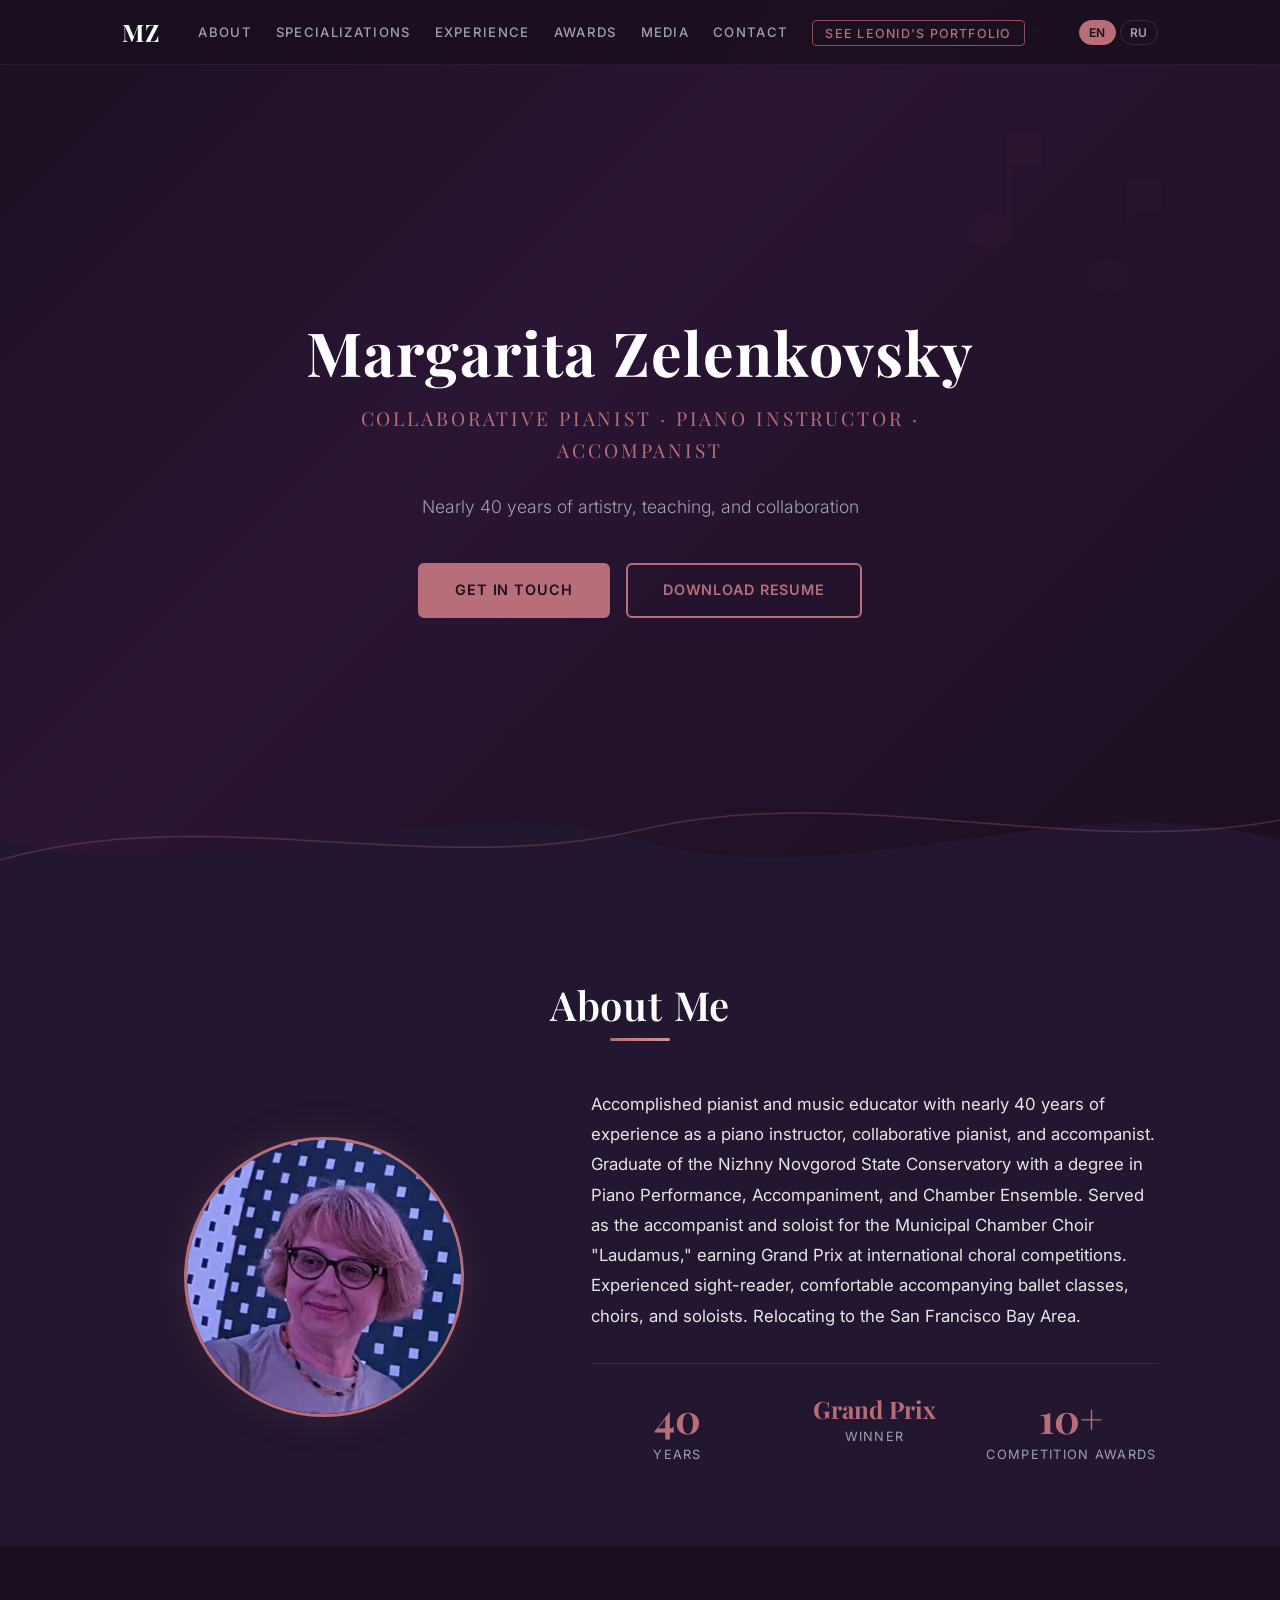
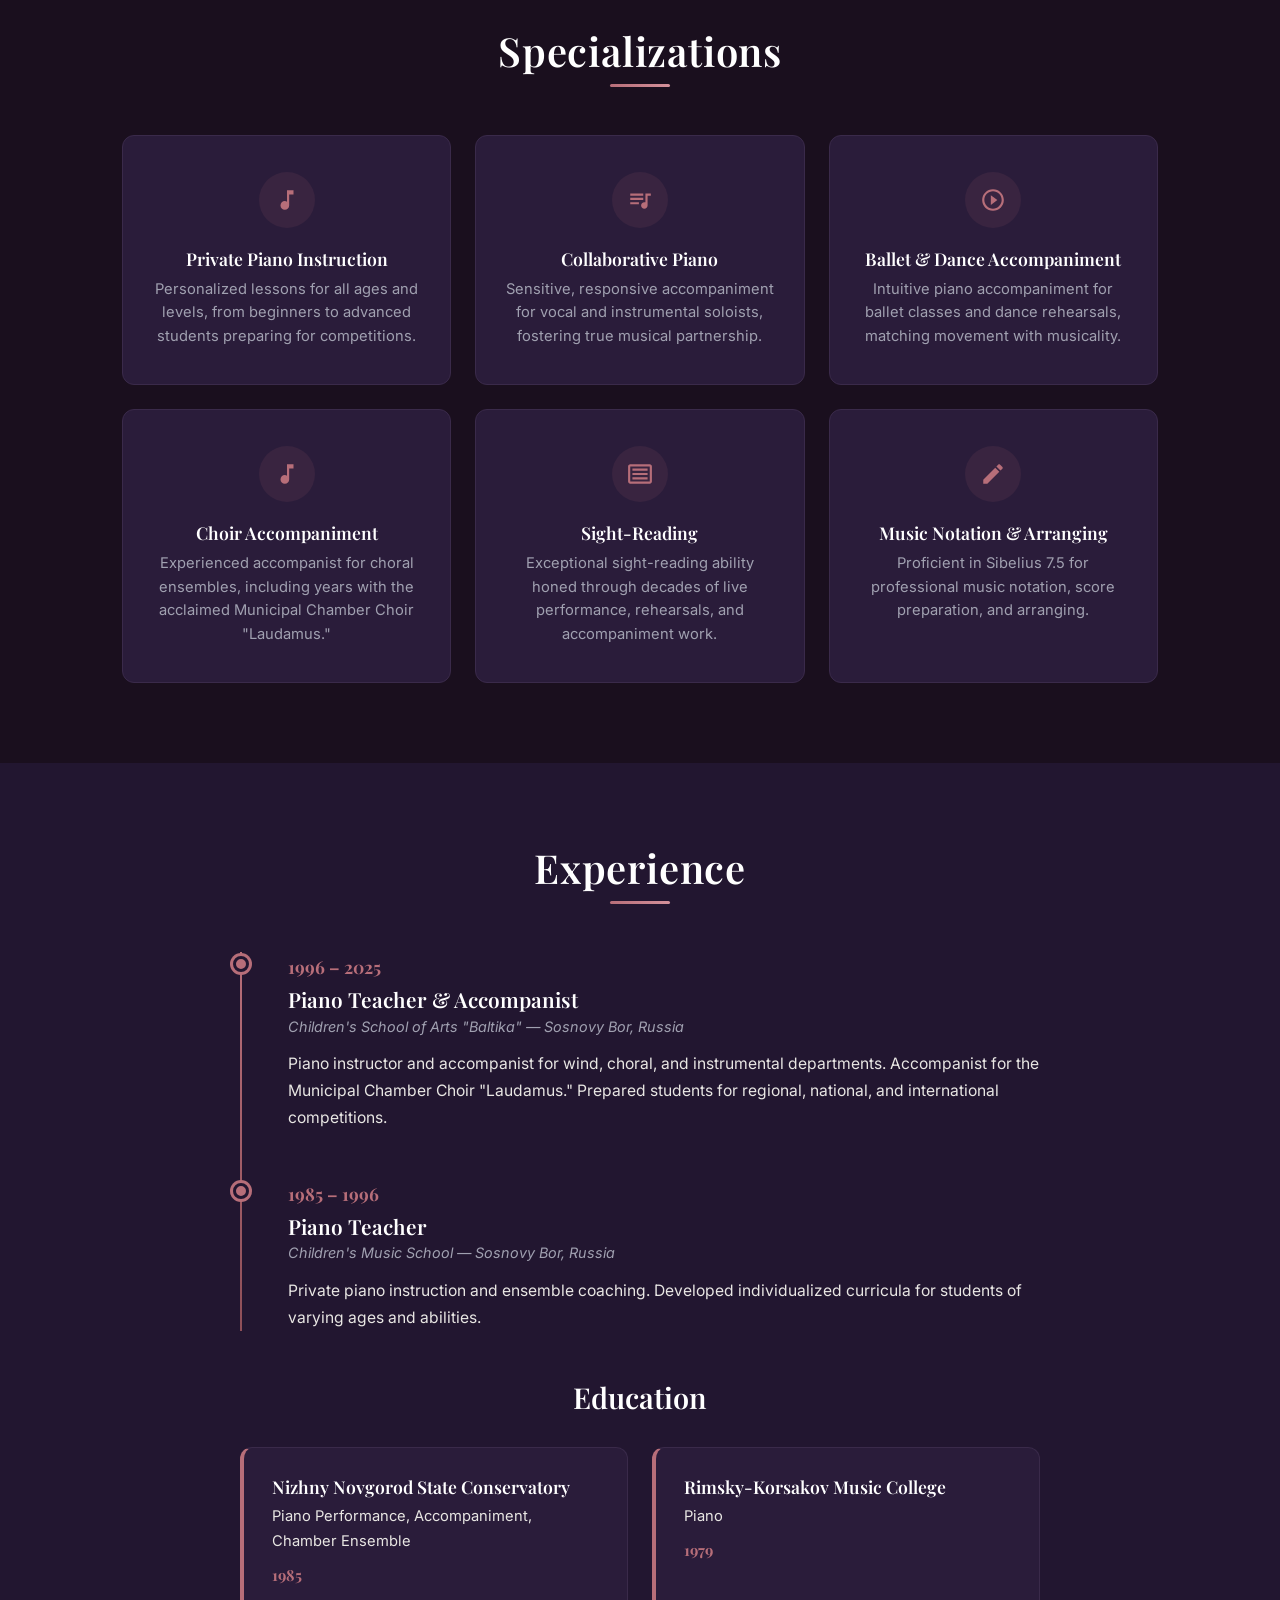
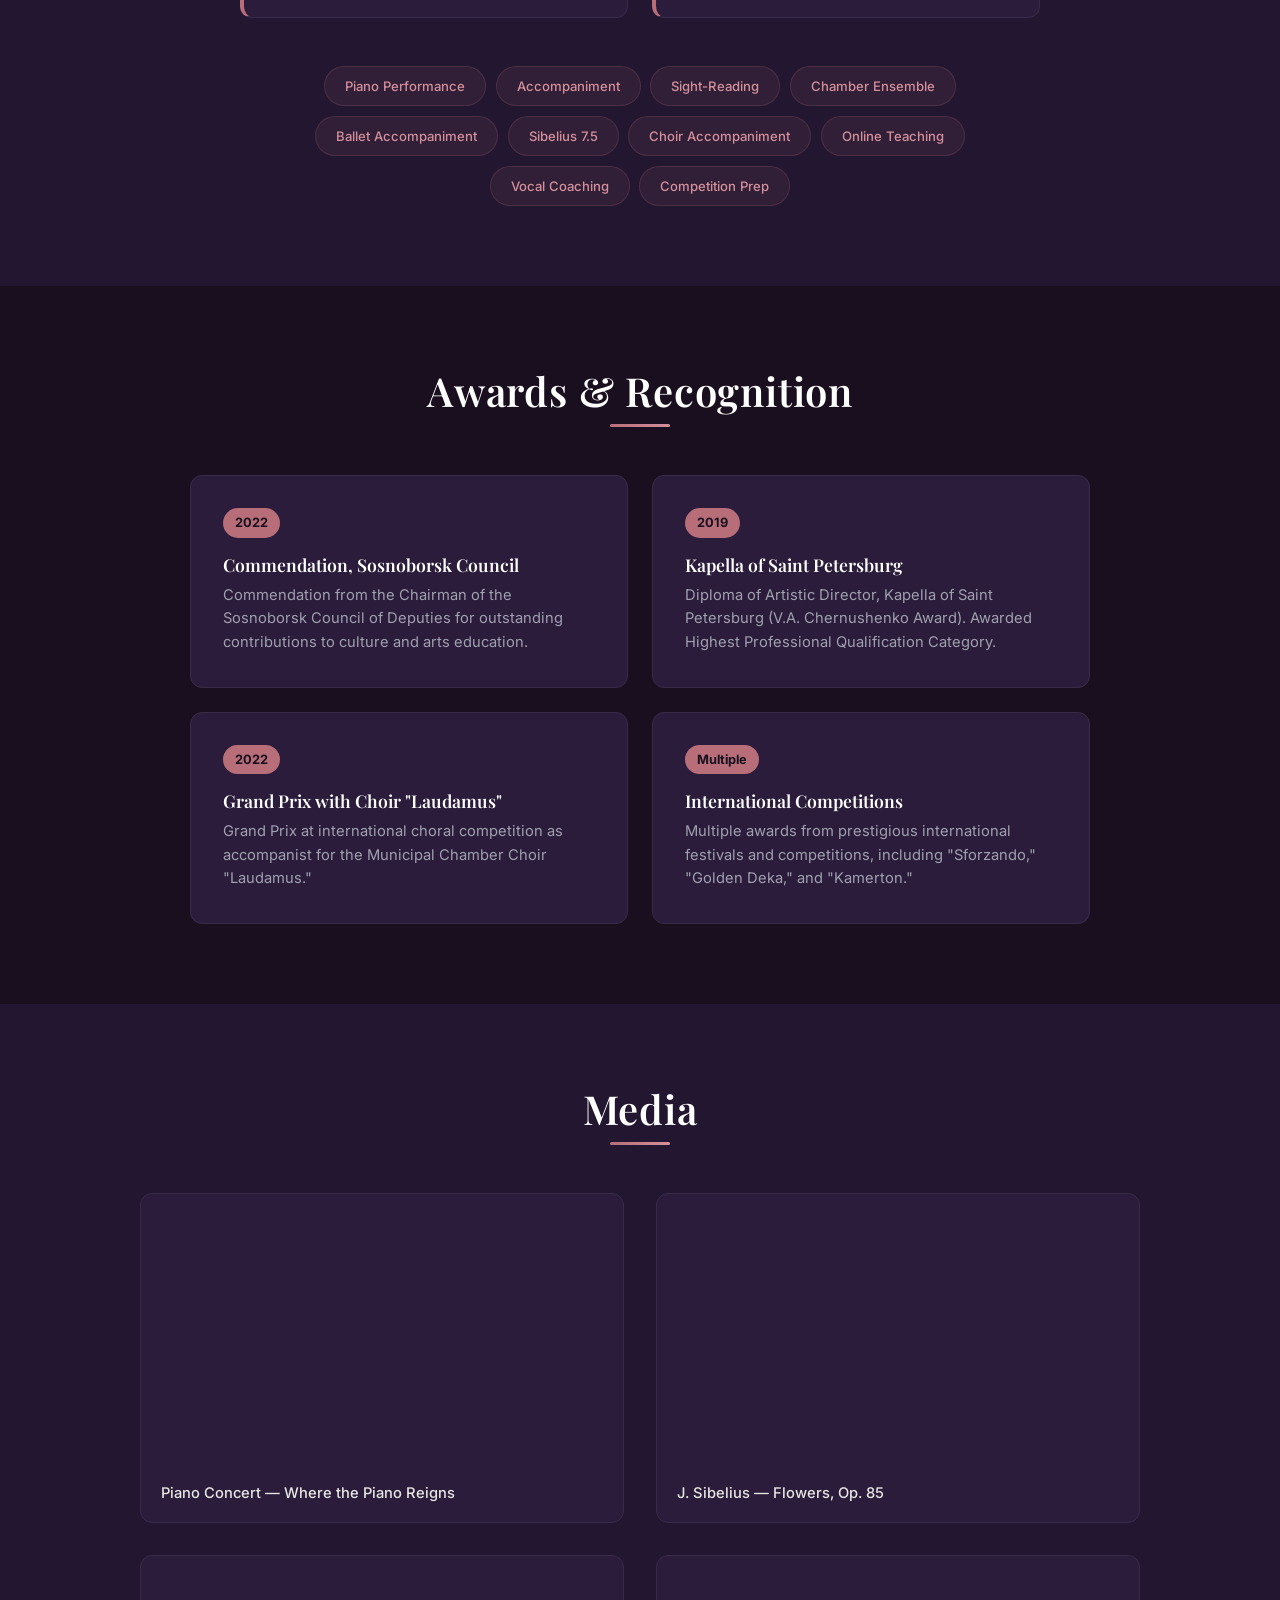
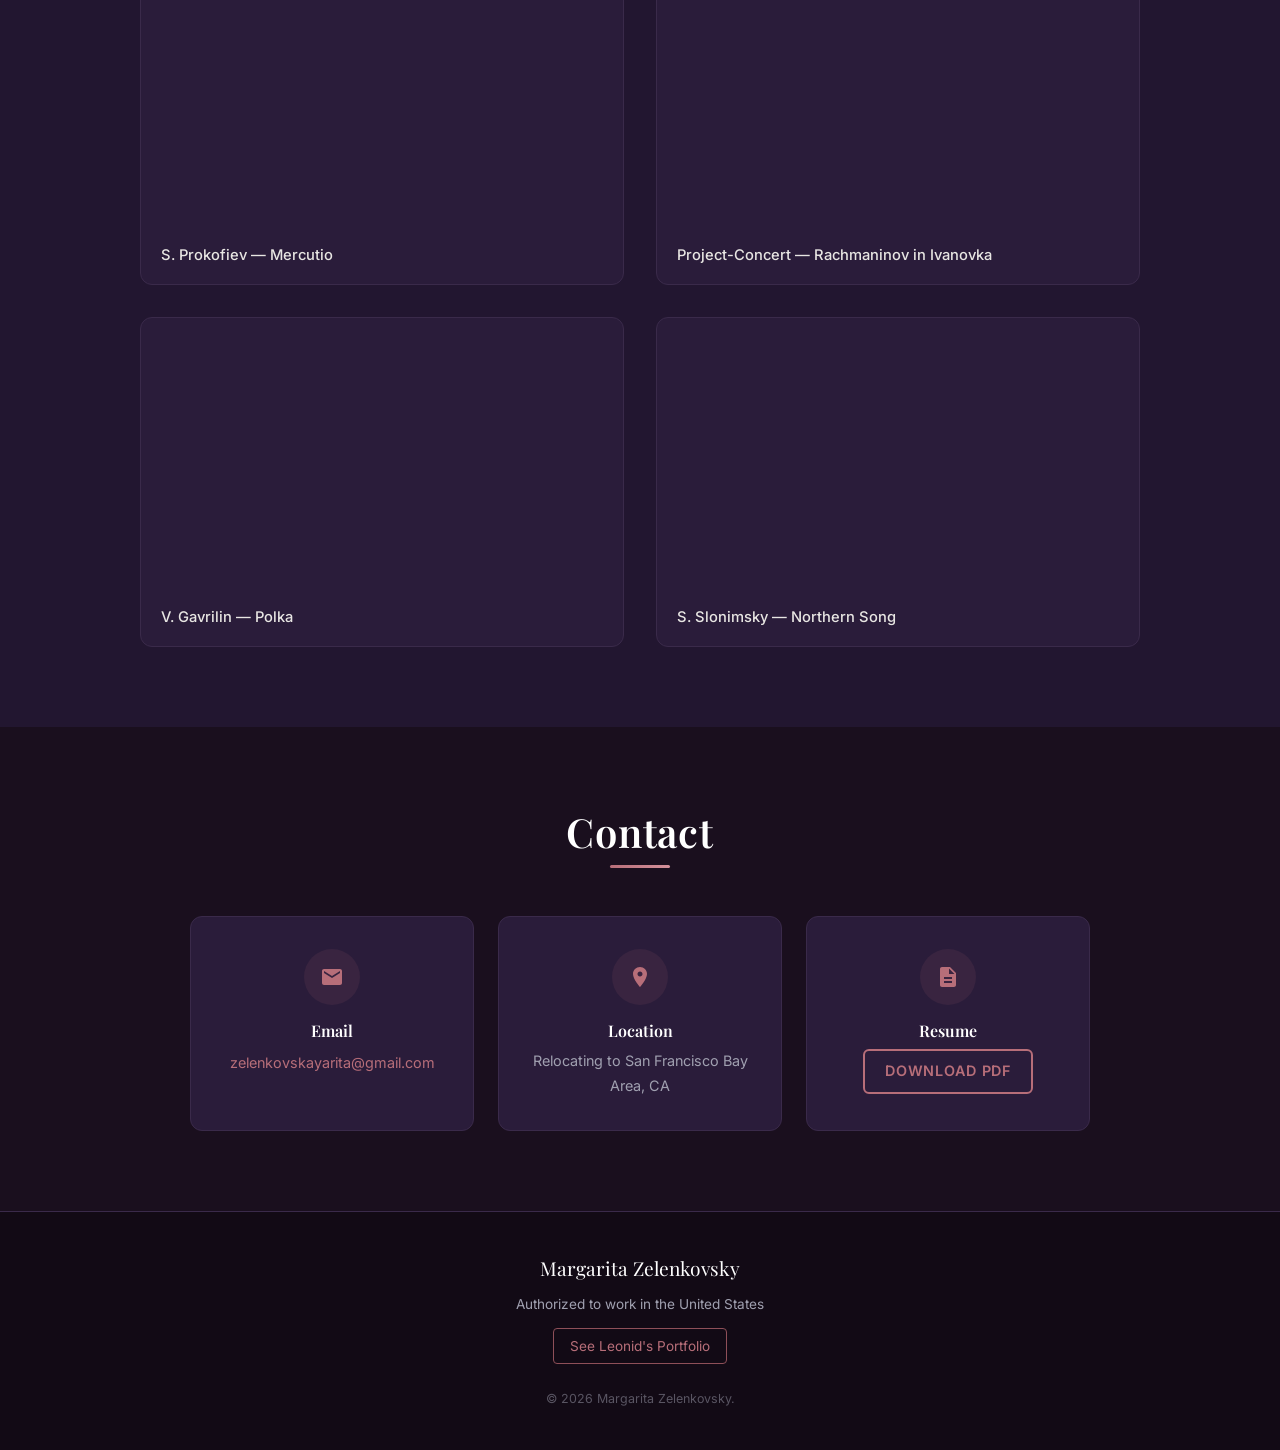
==== commit 5dc0c42f: "Add Margarita's portrait photo, replacing placeholder Co-Authored-By: Claude Opus 4.6 (1M context) <" ====
--- a/index.html
+++ b/index.html
@@ -98,15 +98,7 @@
 
     <div class="about-grid">
       <div class="about-image-wrapper">
-        <div class="about-photo-placeholder">
-          <svg xmlns="http://www.w3.org/2000/svg" viewBox="0 0 24 24" fill="var(--accent)" width="64" height="64" opacity="0.5">
-            <path d="M12 3v10.55c-.59-.34-1.27-.55-2-.55C7.79 13 6 14.79 6 17s1.79 4 4 4 4-1.79 4-4V7h4V3h-6z"/>
-          </svg>
-          <p class="placeholder-text">
-            <span class="en">Photo coming soon</span>
-            <span class="ru">Фото скоро будет</span>
-          </p>
-        </div>
+        <img src="margarita-photo.jpg" alt="Margarita Zelenkovsky" class="about-photo">
       </div>
 
       <div class="about-text">
--- a/style.css
+++ b/style.css
@@ -364,6 +364,15 @@
   display: flex;
   align-items: center;
   justify-content: center;
+}
+
+.about-photo {
+  width: 280px;
+  height: 280px;
+  border-radius: 50%;
+  object-fit: cover;
+  border: 3px solid var(--accent);
+  box-shadow: 0 0 40px rgba(183, 110, 121, 0.15);
 }
 
 .about-photo-placeholder {
@@ -975,6 +984,11 @@
     text-align: center;
   }
 
+  .about-photo {
+    width: 200px;
+    height: 200px;
+  }
+
   .about-photo-placeholder {
     width: 200px;
     height: 200px;
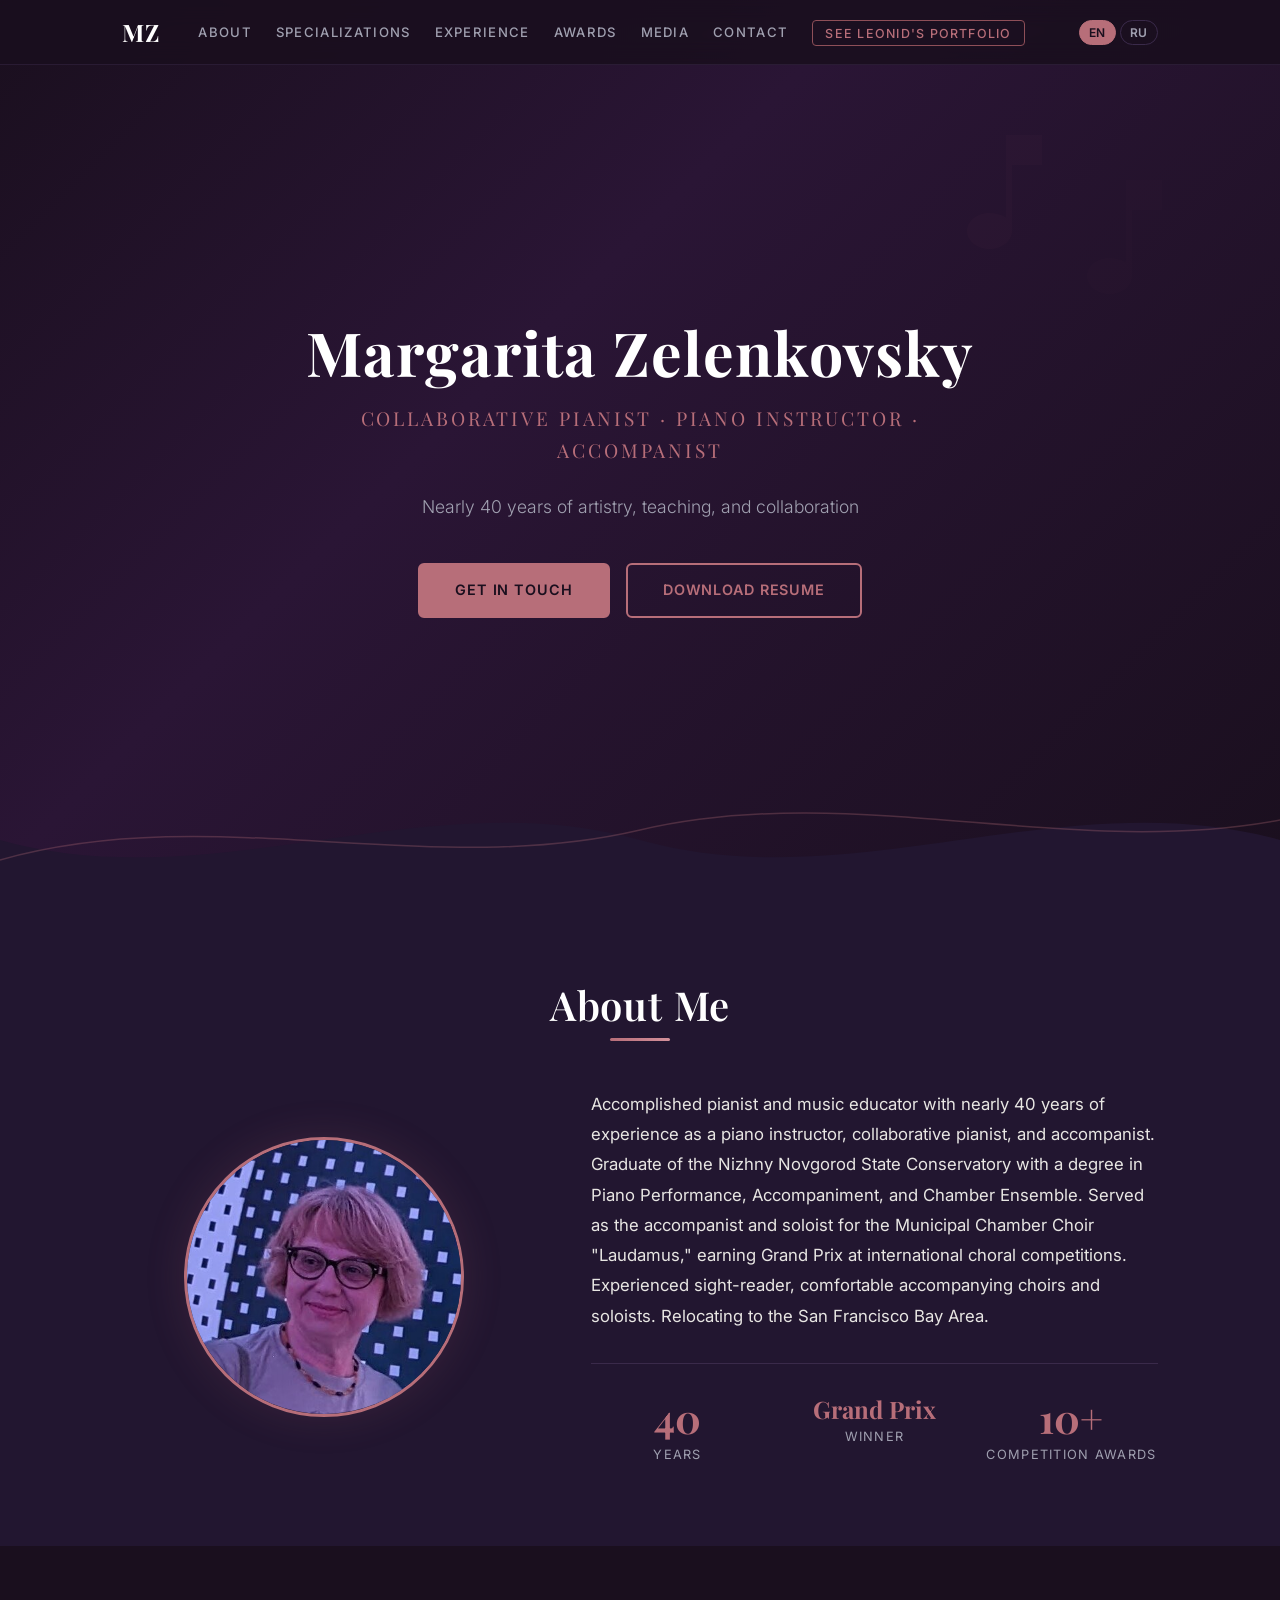
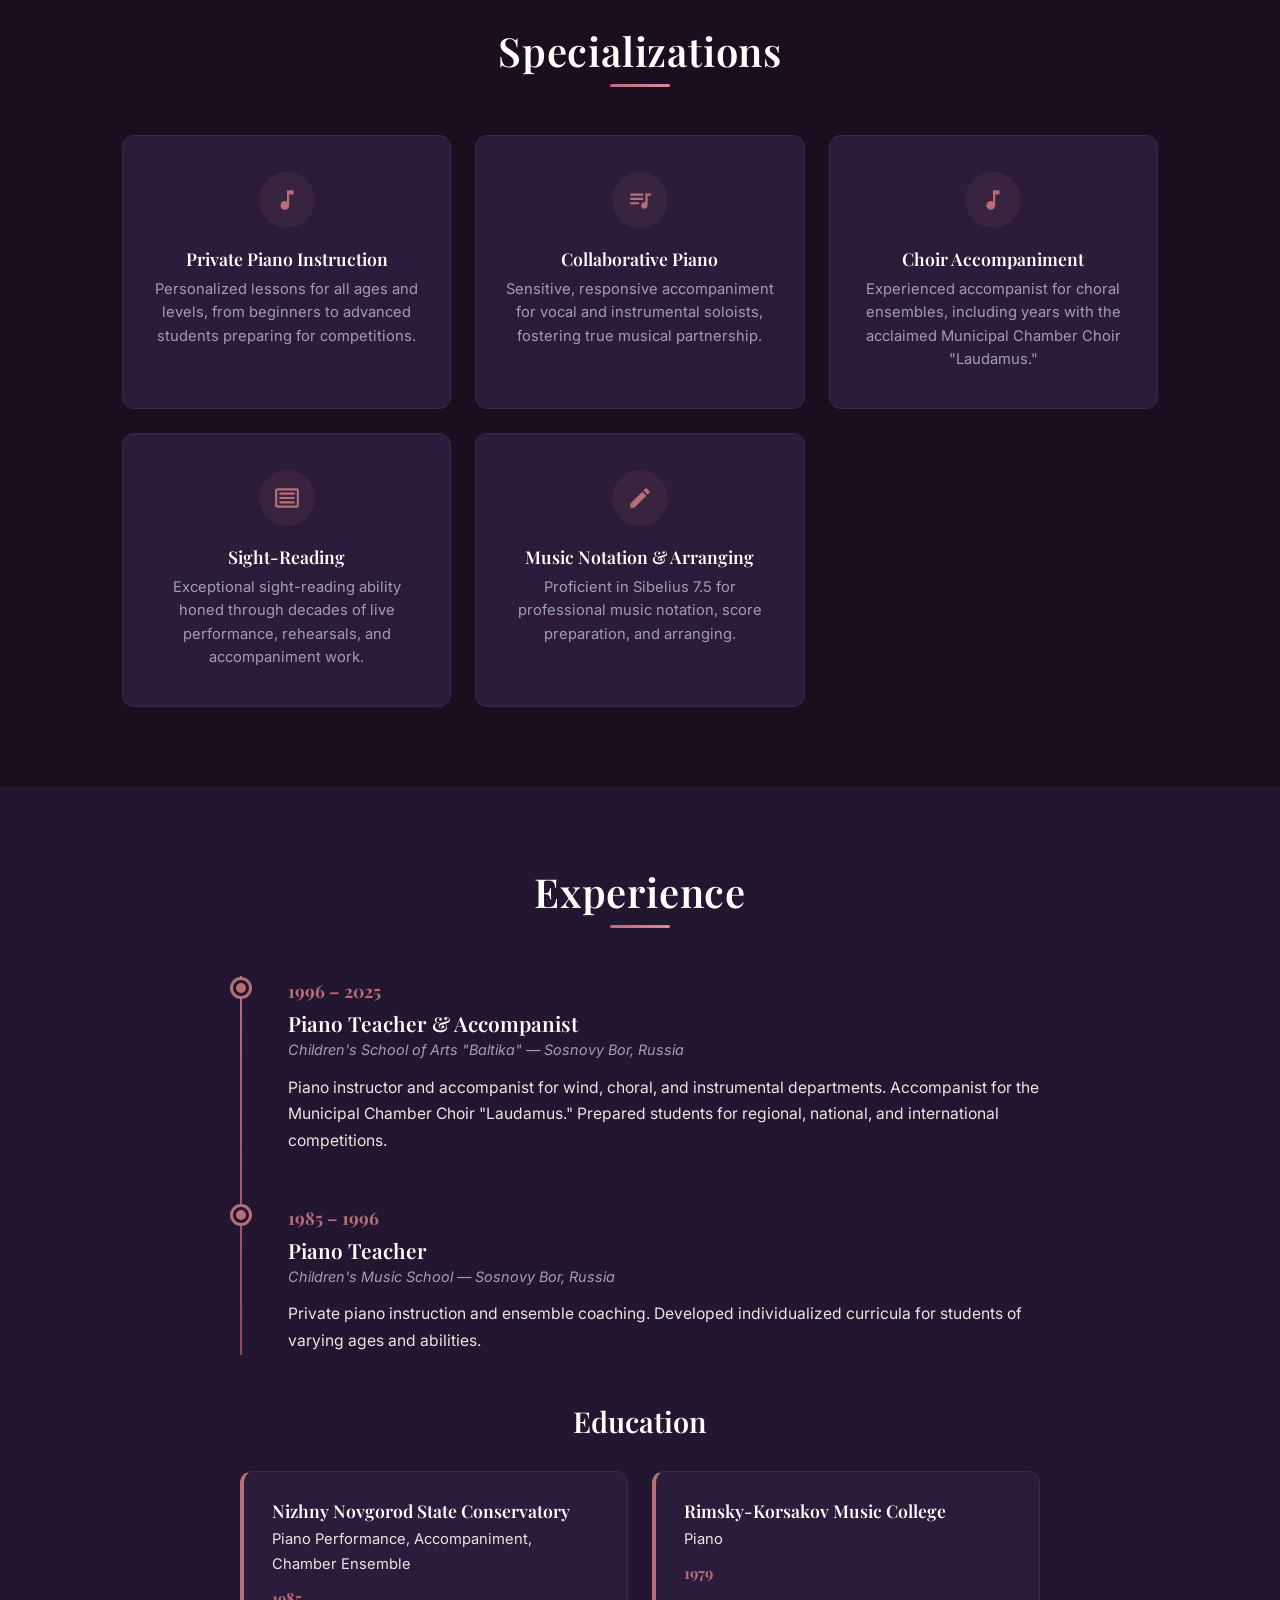
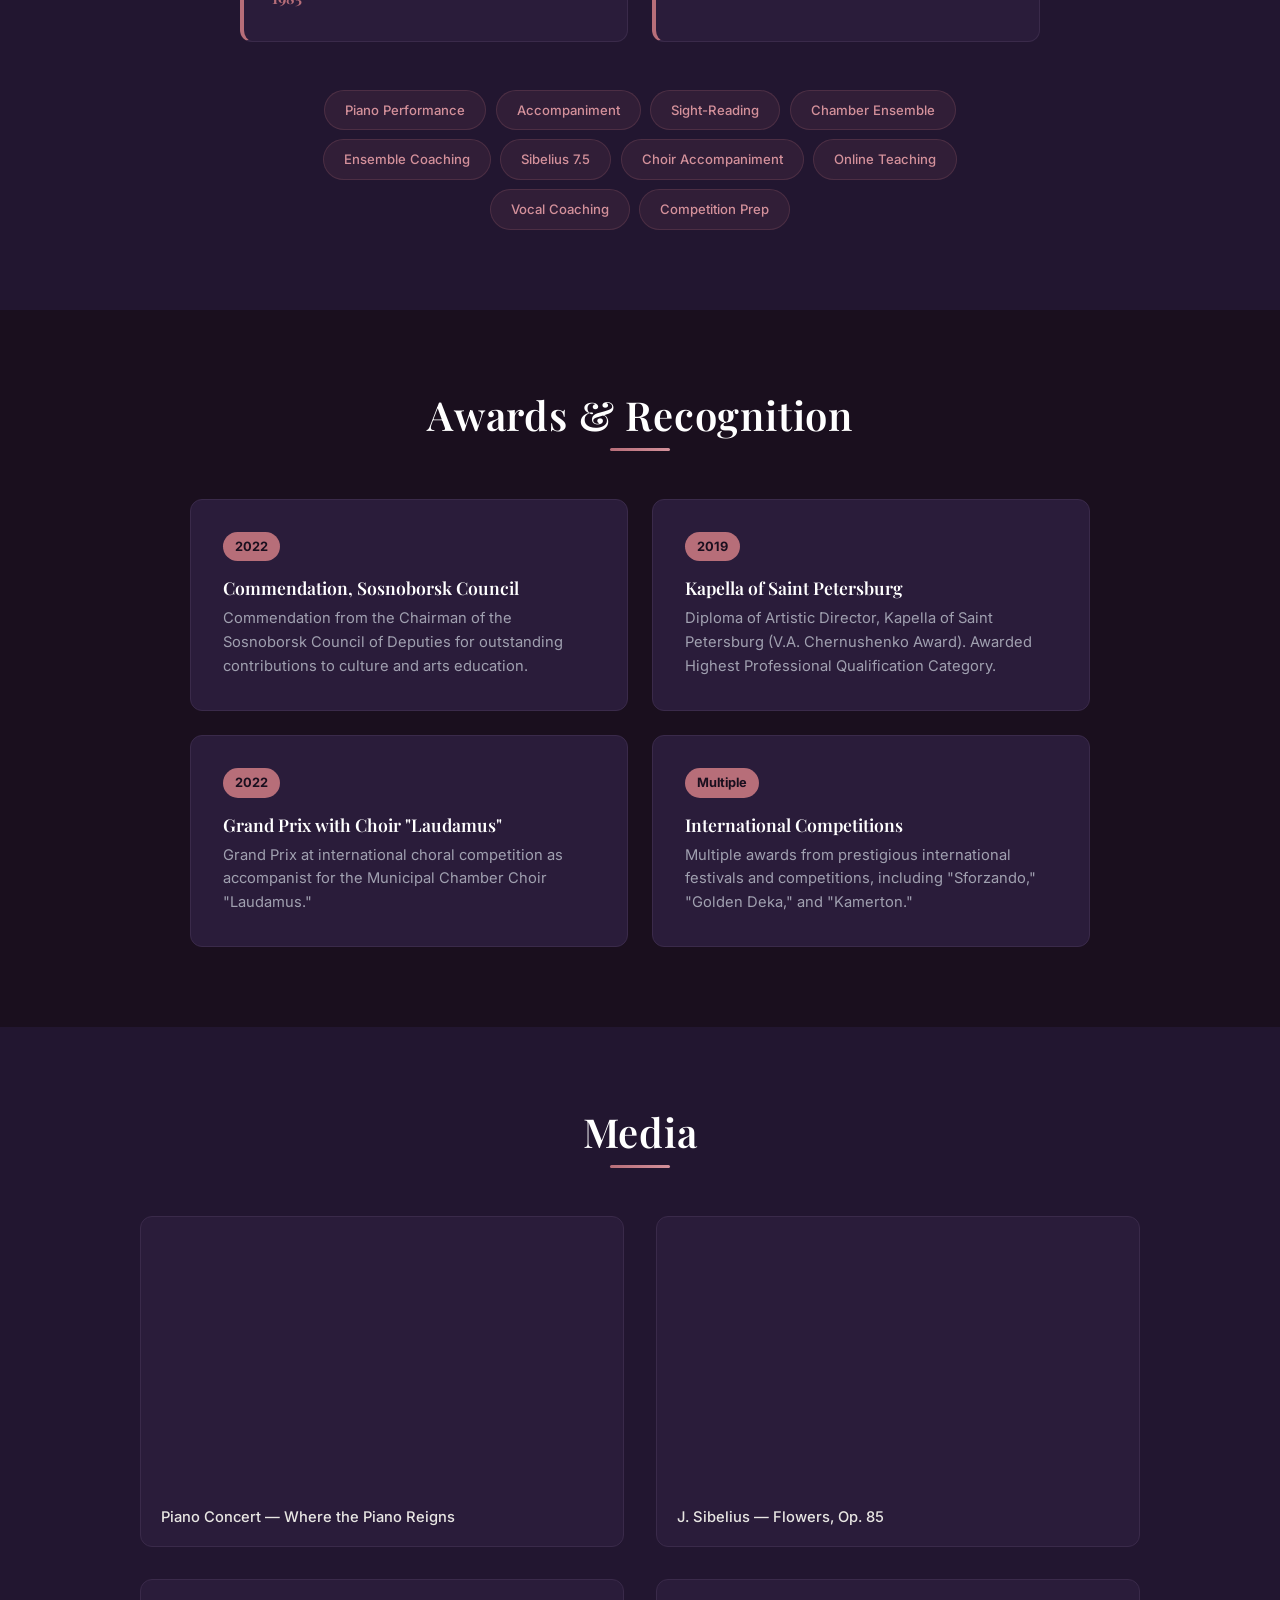
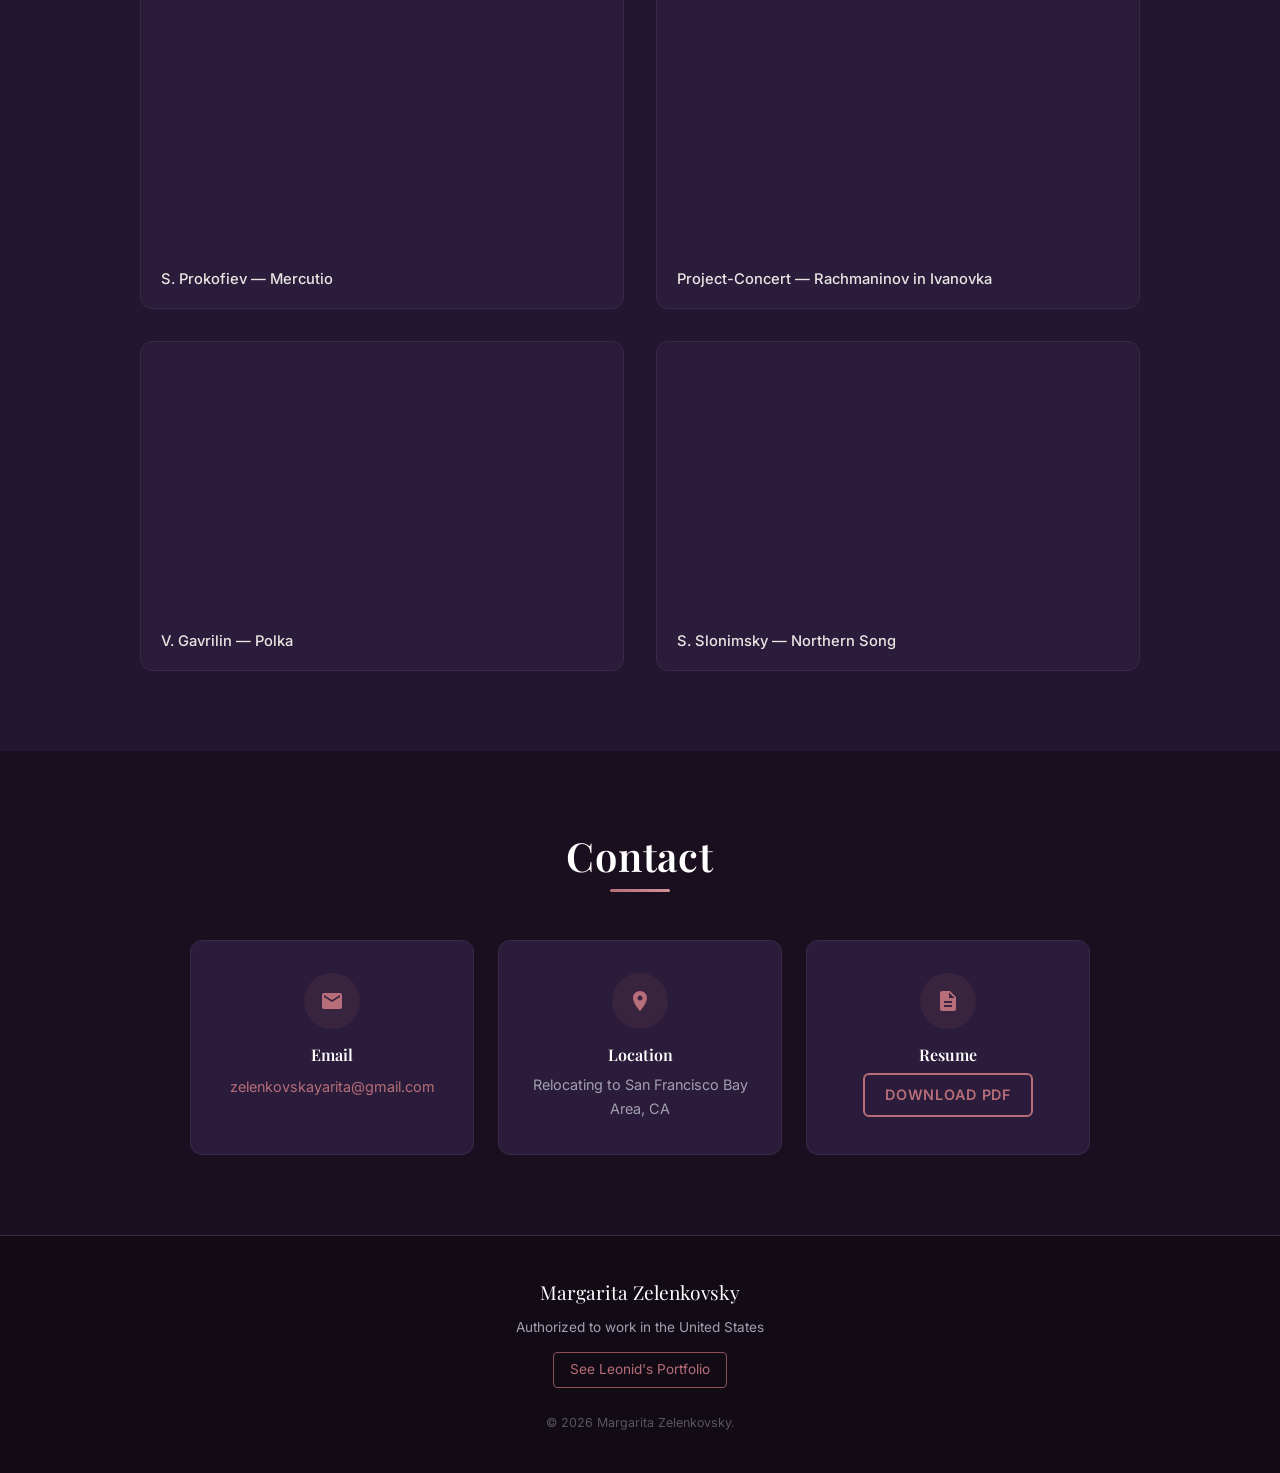
==== commit fe514915: "Remove incorrect ballet/dance accompaniment references Co-Authored-By: Claude Opus 4.6 (1M context) " ====
--- a/index.html
+++ b/index.html
@@ -102,8 +102,8 @@
       </div>
 
       <div class="about-text">
-        <p class="en">Accomplished pianist and music educator with nearly 40 years of experience as a piano instructor, collaborative pianist, and accompanist. Graduate of the Nizhny Novgorod State Conservatory with a degree in Piano Performance, Accompaniment, and Chamber Ensemble. Served as the accompanist and soloist for the Municipal Chamber Choir "Laudamus," earning Grand Prix at international choral competitions. Experienced sight-reader, comfortable accompanying ballet classes, choirs, and soloists. Relocating to the San Francisco Bay Area.</p>
-        <p class="ru">Пианистка и музыкальный педагог с почти 40-летним опытом работы преподавателем фортепиано, концертмейстером и аккомпаниатором. Выпускница Нижегородской государственной консерватории по специальности фортепиано, концертмейстерство и солистка камерного ансамбля. Концертмейстер Муниципального камерного хора «Лаудамус», обладатель Гран-при международных хоровых конкурсов. Отличное чтение с листа, опыт аккомпанемента балетных классов, хоров и солистов. Переезжает в район Сан-Франциско Bay Area.</p>
+        <p class="en">Accomplished pianist and music educator with nearly 40 years of experience as a piano instructor, collaborative pianist, and accompanist. Graduate of the Nizhny Novgorod State Conservatory with a degree in Piano Performance, Accompaniment, and Chamber Ensemble. Served as the accompanist and soloist for the Municipal Chamber Choir "Laudamus," earning Grand Prix at international choral competitions. Experienced sight-reader, comfortable accompanying choirs and soloists. Relocating to the San Francisco Bay Area.</p>
+        <p class="ru">Пианистка и музыкальный педагог с почти 40-летним опытом работы преподавателем фортепиано, концертмейстером и аккомпаниатором. Выпускница Нижегородской государственной консерватории по специальности фортепиано, концертмейстерство и солистка камерного ансамбля. Концертмейстер Муниципального камерного хора «Лаудамус», обладатель Гран-при международных хоровых конкурсов. Отличное чтение с листа, опыт аккомпанемента хоров и солистов. Переезжает в район Сан-Франциско Bay Area.</p>
 
         <div class="about-stats">
           <div class="stat-item">
@@ -162,14 +162,6 @@
 
       <div class="spec-card">
         <div class="spec-icon">
-          <svg xmlns="http://www.w3.org/2000/svg" viewBox="0 0 24 24"><path d="M10 16.5l6-4.5-6-4.5v9zM12 2C6.48 2 2 6.48 2 12s4.48 10 10 10 10-4.48 10-10S17.52 2 12 2zm0 18c-4.41 0-8-3.59-8-8s3.59-8 8-8 8 3.59 8 8-3.59 8-8 8z"/></svg>
-        </div>
-        <h3><span class="en">Ballet &amp; Dance Accompaniment</span><span class="ru">Аккомпанемент балетных классов</span></h3>
-        <p><span class="en">Intuitive piano accompaniment for ballet classes and dance rehearsals, matching movement with musicality.</span><span class="ru">Интуитивный фортепианный аккомпанемент балетных классов и танцевальных репетиций.</span></p>
-      </div>
-
-      <div class="spec-card">
-        <div class="spec-icon">
           <svg xmlns="http://www.w3.org/2000/svg" viewBox="0 0 24 24"><path d="M12 3l.01 10.55c-.59-.34-1.27-.55-2-.55C7.79 13 6 14.79 6 17s1.79 4 4.01 4 3.99-1.79 3.99-4V7h4V3H12z"/></svg>
         </div>
         <h3><span class="en">Choir Accompaniment</span><span class="ru">Хоровой аккомпанемент</span></h3>
@@ -280,7 +272,7 @@
       <span class="skill-tag">Accompaniment</span>
       <span class="skill-tag">Sight-Reading</span>
       <span class="skill-tag">Chamber Ensemble</span>
-      <span class="skill-tag">Ballet Accompaniment</span>
+      <span class="skill-tag">Ensemble Coaching</span>
       <span class="skill-tag">Sibelius 7.5</span>
       <span class="skill-tag">Choir Accompaniment</span>
       <span class="skill-tag">Online Teaching</span>
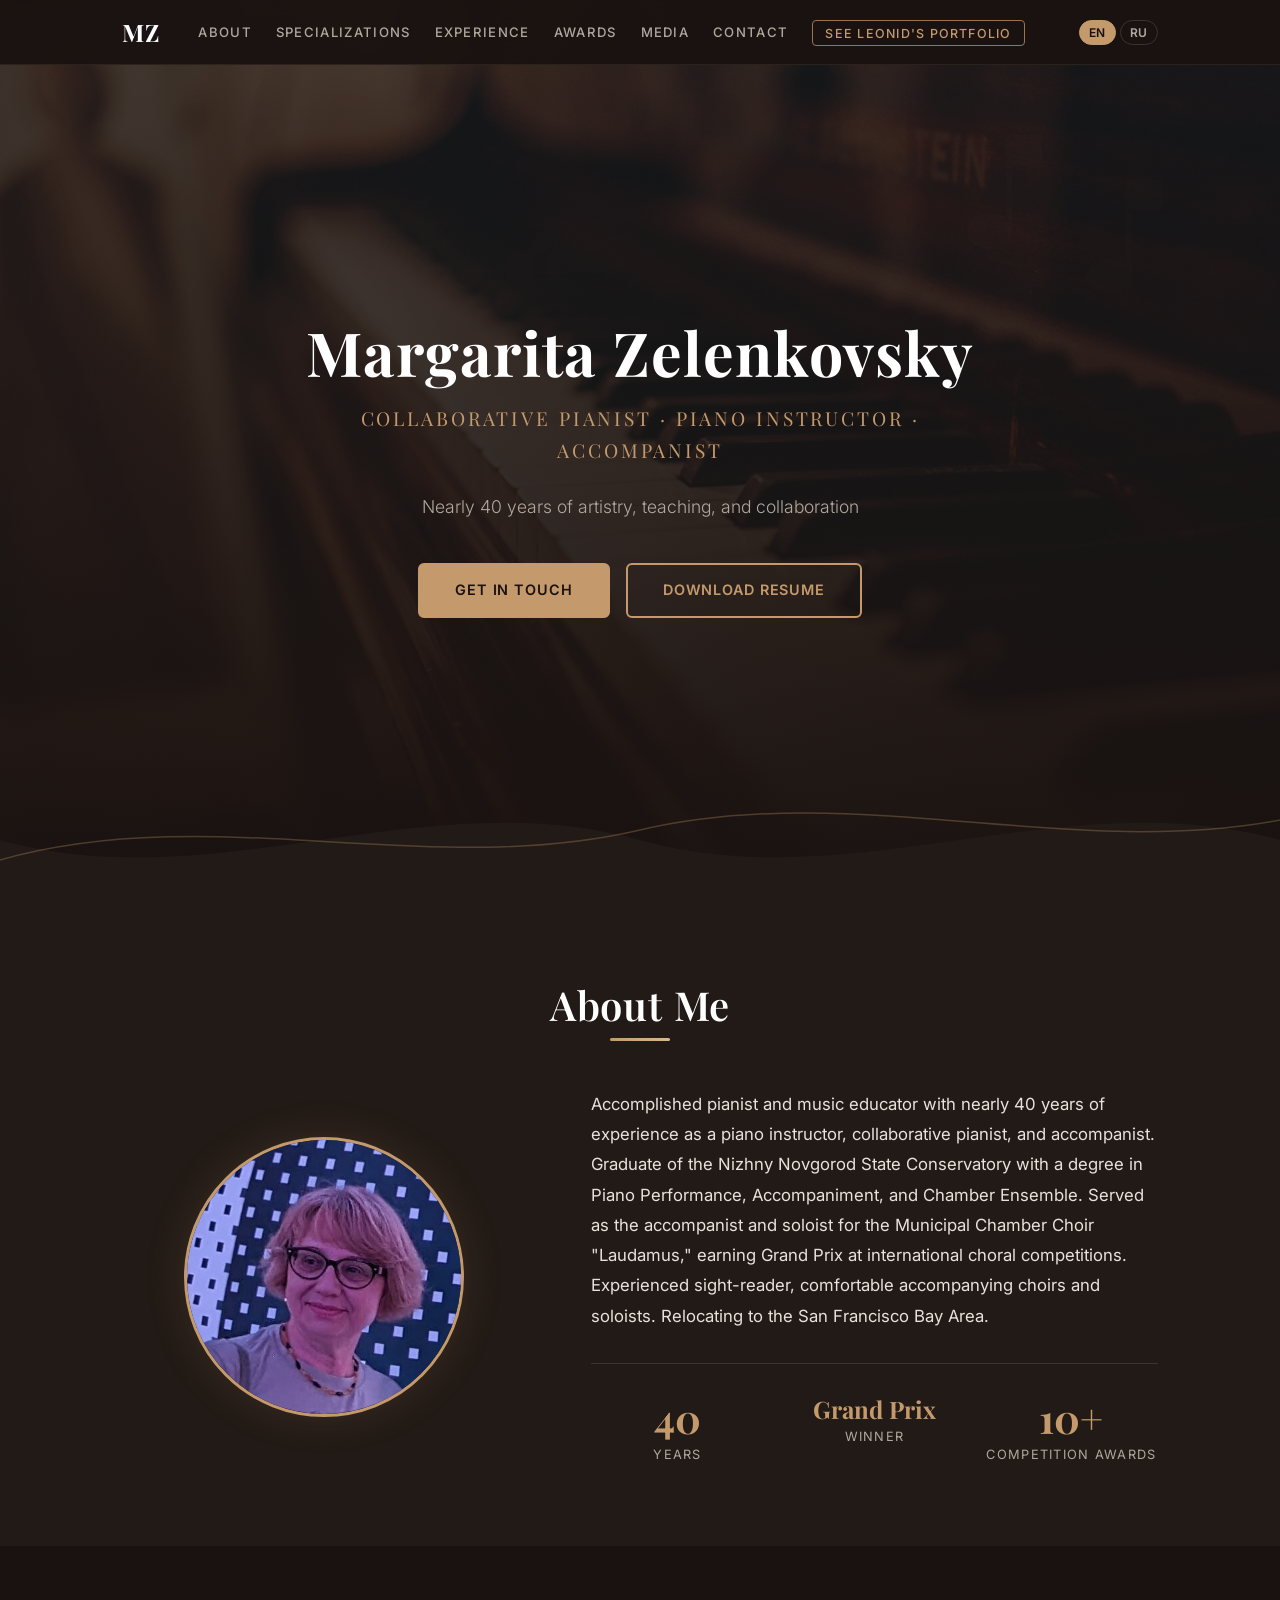
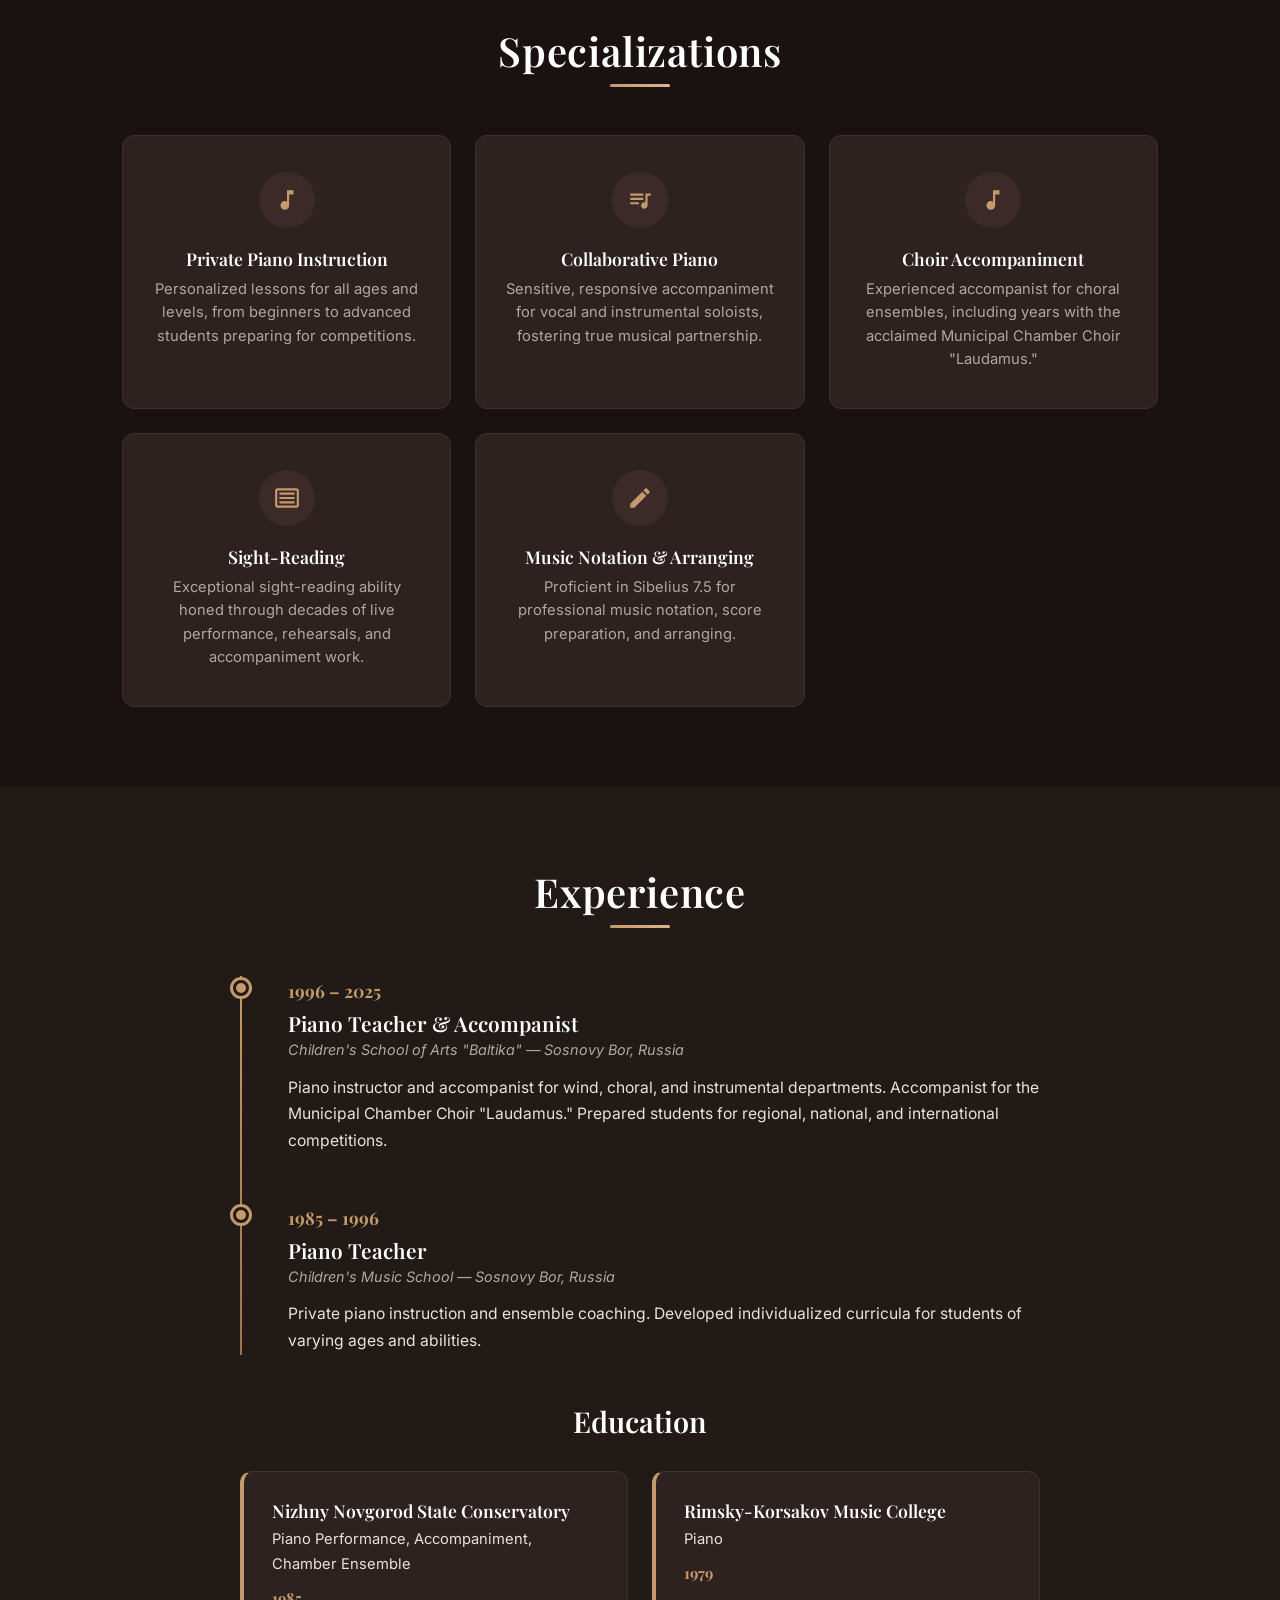
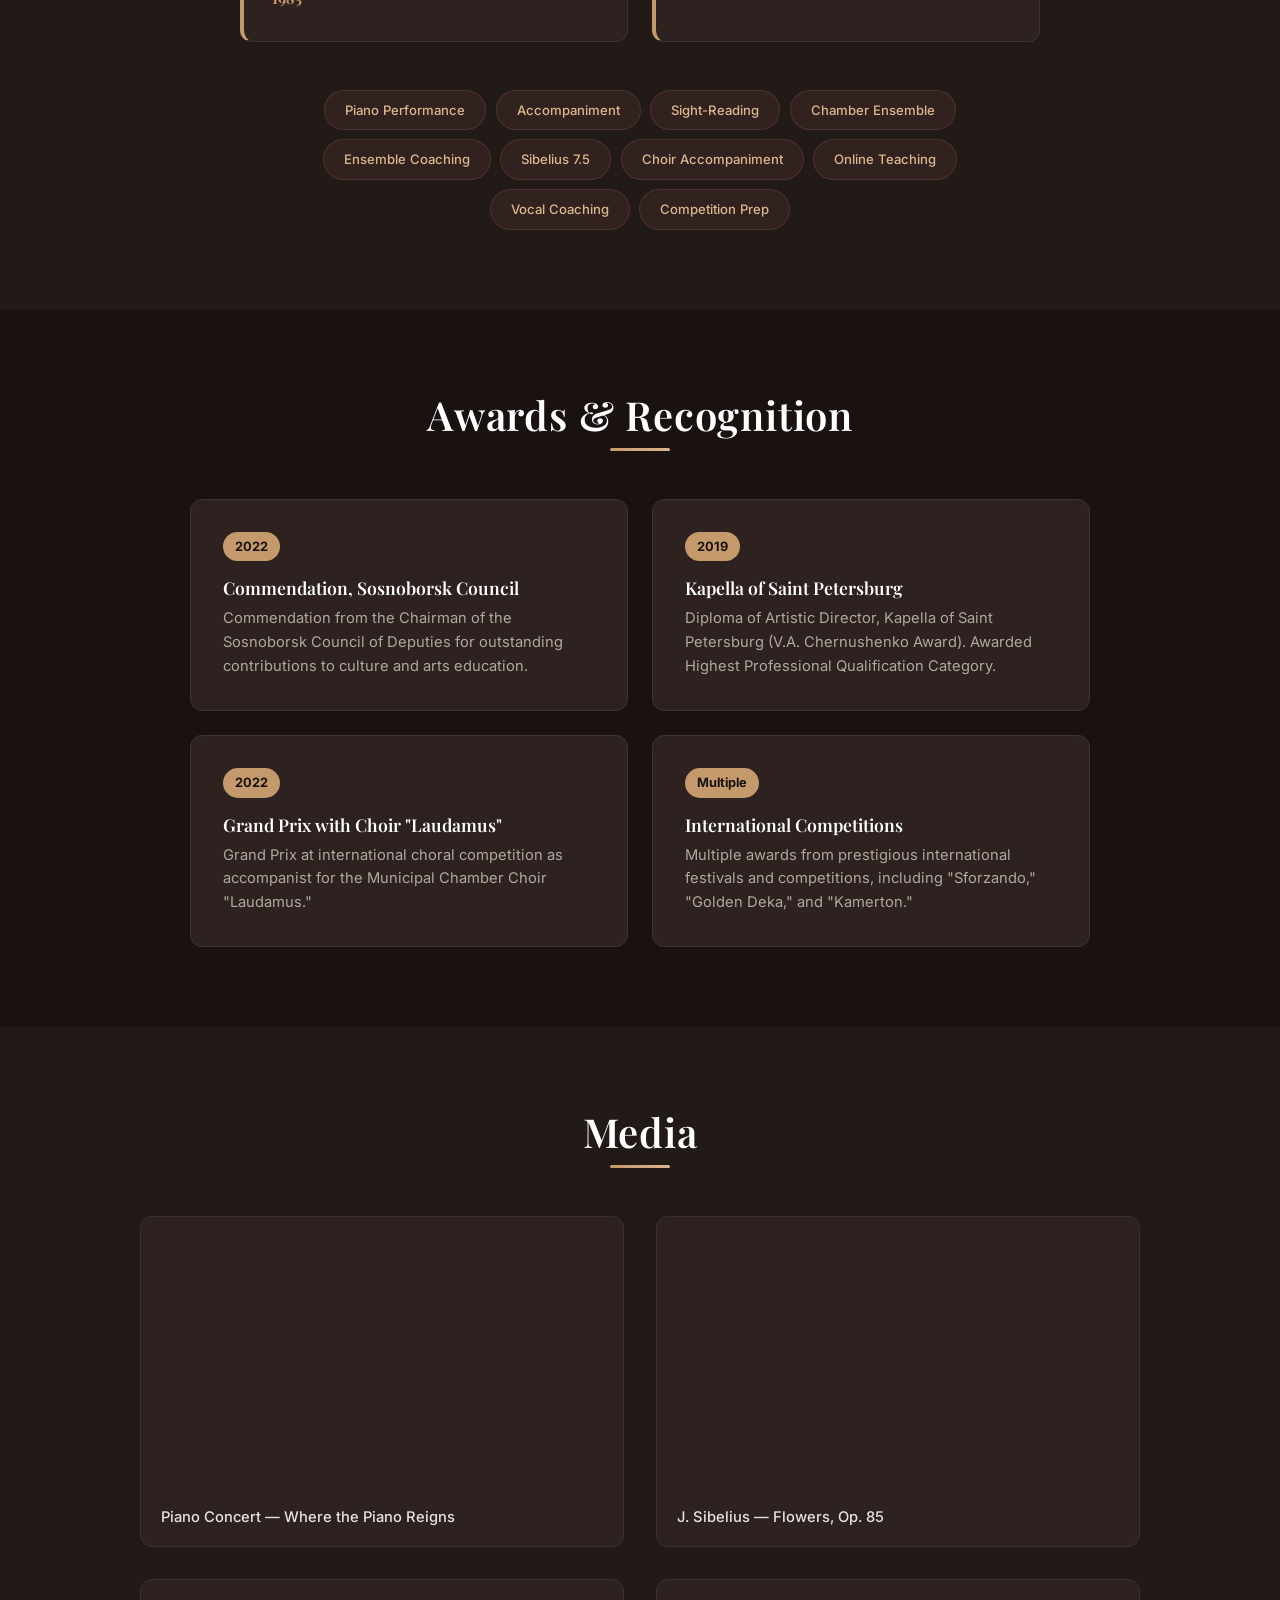
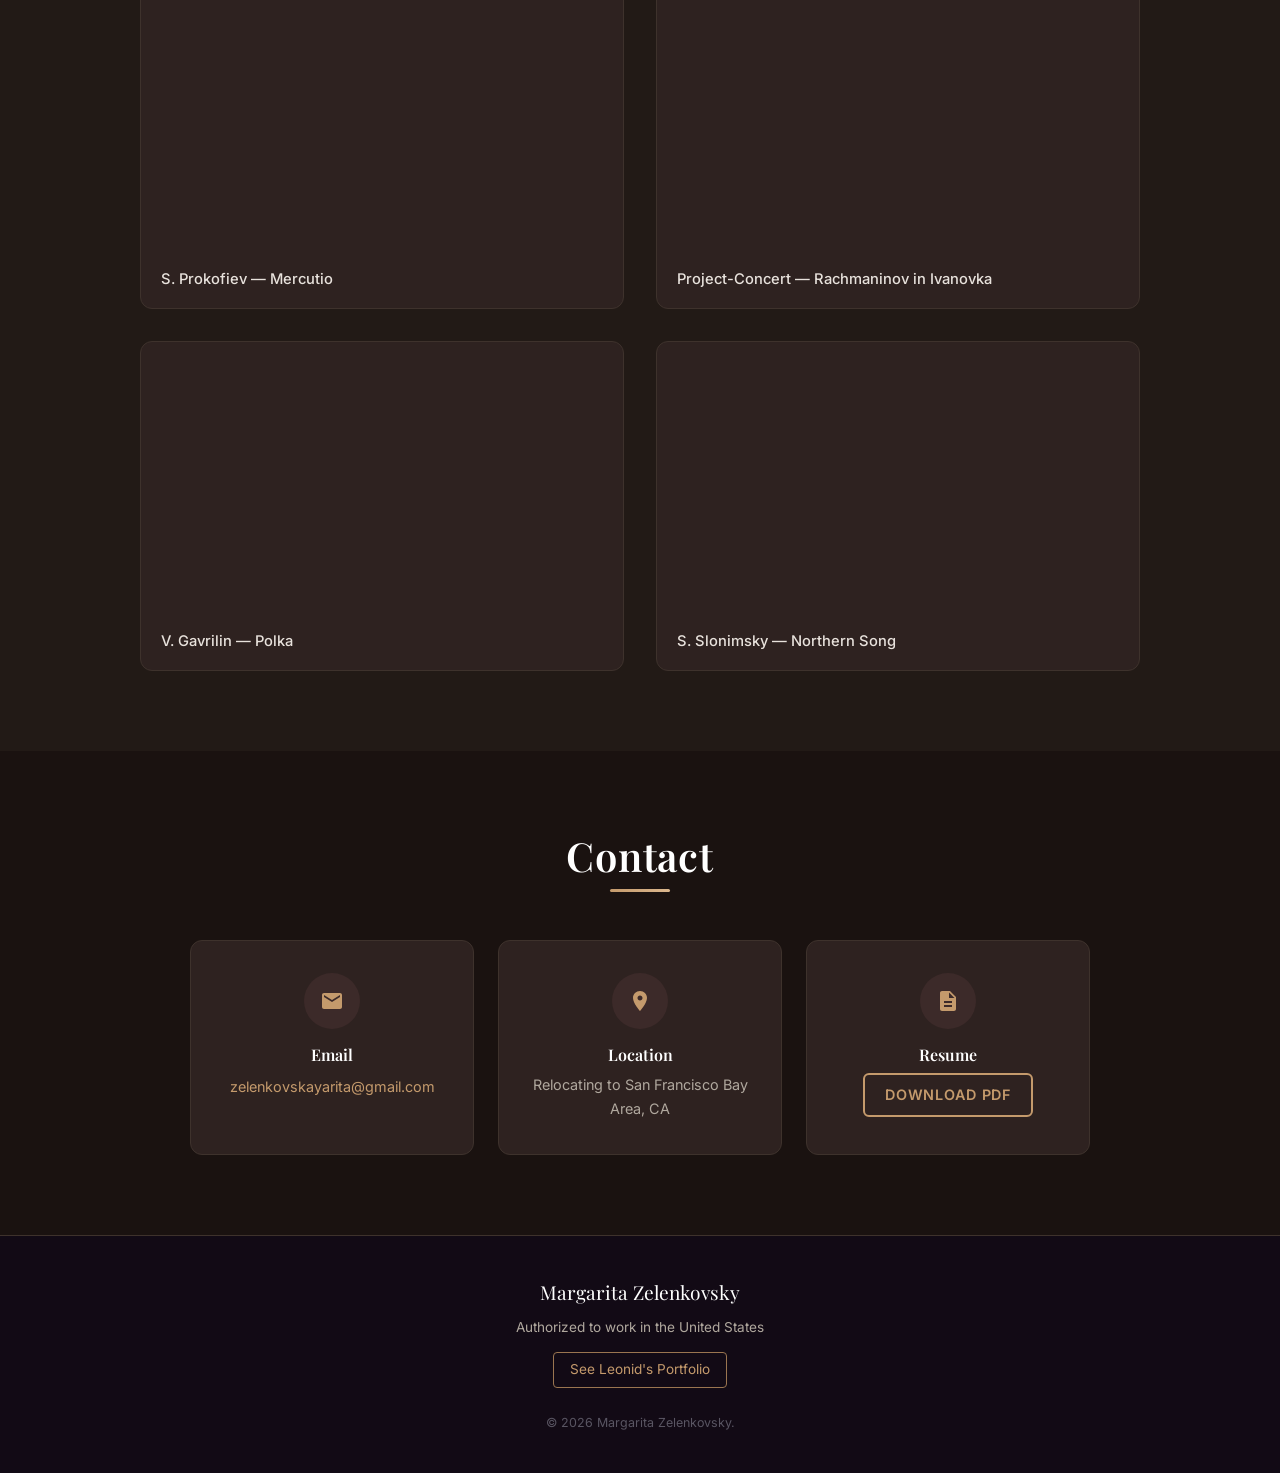
==== commit ebc305cb: "Add cinematic hero image, warm color scheme, JS mobile menu - Piano keys hero background with parall" ====
--- a/index.html
+++ b/index.html
@@ -19,12 +19,6 @@
 <nav class="navbar">
   <div class="container nav-container">
     <a href="#hero" class="nav-logo">MZ</a>
-
-    <!-- Pure CSS mobile toggle -->
-    <input type="checkbox" id="nav-check" class="nav-check" aria-hidden="true">
-    <label for="nav-check" class="nav-toggle" aria-label="Toggle navigation">
-      <span></span><span></span><span></span>
-    </label>
 
     <ul class="nav-links">
       <li><a href="#about"><span class="en">About</span><span class="ru">Обо мне</span></a></li>
@@ -40,8 +34,30 @@
       <button class="lang-btn active" data-lang="en" onclick="setLang('en')">EN</button>
       <button class="lang-btn" data-lang="ru" onclick="setLang('ru')">RU</button>
     </div>
+
+    <button class="nav-toggle" aria-label="Toggle navigation" onclick="toggleMobileMenu()">
+      <span></span><span></span><span></span>
+    </button>
   </div>
 </nav>
+
+<!-- Mobile menu overlay (outside navbar to avoid stacking context issues) -->
+<div class="mobile-menu" id="mobileMenu">
+  <button class="mobile-close" aria-label="Close menu" onclick="toggleMobileMenu()">&times;</button>
+  <ul class="mobile-menu-links">
+    <li><a href="#about" onclick="toggleMobileMenu()"><span class="en">About</span><span class="ru">Обо мне</span></a></li>
+    <li><a href="#specializations" onclick="toggleMobileMenu()"><span class="en">Specializations</span><span class="ru">Специализации</span></a></li>
+    <li><a href="#experience" onclick="toggleMobileMenu()"><span class="en">Experience</span><span class="ru">Опыт</span></a></li>
+    <li><a href="#awards" onclick="toggleMobileMenu()"><span class="en">Awards</span><span class="ru">Награды</span></a></li>
+    <li><a href="#media" onclick="toggleMobileMenu()"><span class="en">Media</span><span class="ru">Медиа</span></a></li>
+    <li><a href="#contact" onclick="toggleMobileMenu()"><span class="en">Contact</span><span class="ru">Контакты</span></a></li>
+    <li><a href="https://leonid.zelenkovsky.com" class="nav-partner"><span class="en">See Leonid's Portfolio</span><span class="ru">Портфолио Леонида</span></a></li>
+  </ul>
+  <div class="mobile-lang-toggle">
+    <button class="lang-btn active" data-lang="en" onclick="setLang('en')">EN</button>
+    <button class="lang-btn" data-lang="ru" onclick="setLang('ru')">RU</button>
+  </div>
+</div>
 
 <!-- ===================== HERO ===================== -->
 <section class="hero" id="hero">
@@ -71,7 +87,7 @@
         <span class="en">Get in Touch</span>
         <span class="ru">Связаться</span>
       </a>
-      <a href="#" class="btn btn-outline">
+      <a href="Margarita_Zelenkovsky_CV.pdf" download class="btn btn-outline">
         <span class="en">Download Resume</span>
         <span class="ru">Скачать резюме</span>
       </a>
@@ -410,7 +426,7 @@
           <svg xmlns="http://www.w3.org/2000/svg" viewBox="0 0 24 24"><path d="M14 2H6c-1.1 0-1.99.9-1.99 2L4 20c0 1.1.89 2 1.99 2H18c1.1 0 2-.9 2-2V8l-6-6zm2 16H8v-2h8v2zm0-4H8v-2h8v2zm-3-5V3.5L18.5 9H13z"/></svg>
         </div>
         <h3><span class="en">Resume</span><span class="ru">Резюме</span></h3>
-        <a href="#" class="btn btn-outline btn-sm">
+        <a href="Margarita_Zelenkovsky_CV.pdf" download class="btn btn-outline btn-sm">
           <span class="en">Download PDF</span>
           <span class="ru">Скачать PDF</span>
         </a>
@@ -441,6 +457,10 @@
 
 <!-- ===================== LANGUAGE TOGGLE SCRIPT ===================== -->
 <script>
+function toggleMobileMenu() {
+  document.getElementById('mobileMenu').classList.toggle('active');
+}
+
 function setLang(lang) {
   document.documentElement.setAttribute('data-lang', lang);
   localStorage.setItem('preferred-lang', lang);
--- a/style.css
+++ b/style.css
@@ -6,16 +6,16 @@
 
 /* ---------- CSS Variables ---------- */
 :root {
-  --bg-primary: #1a0f1e;
-  --bg-secondary: #221630;
-  --bg-card: #2a1c3a;
-  --accent: #b76e79;
-  --accent-light: #d4919b;
-  --accent-dark: #8e4f58;
-  --text-primary: #e8e6e3;
-  --text-secondary: #a0a0b0;
+  --bg-primary: #1a1210;
+  --bg-secondary: #221a16;
+  --bg-card: #2e2220;
+  --accent: #c49a6c;
+  --accent-light: #dbb78e;
+  --accent-dark: #9a7550;
+  --text-primary: #e8e2dc;
+  --text-secondary: #b0a89e;
   --text-heading: #ffffff;
-  --border: #3a2a4a;
+  --border: #3e322c;
 }
 
 /* ---------- Language switching ---------- */
@@ -99,10 +99,10 @@
   left: 0;
   right: 0;
   z-index: 1000;
-  background: rgba(26, 15, 30, 0.9);
+  background: rgba(26, 18, 16, 0.95);
   backdrop-filter: blur(12px);
   -webkit-backdrop-filter: blur(12px);
-  border-bottom: 1px solid rgba(58, 42, 74, 0.5);
+  border-bottom: 1px solid rgba(62, 50, 44, 0.5);
 }
 
 .nav-container {
@@ -208,7 +208,9 @@
   flex-direction: column;
   cursor: pointer;
   gap: 5px;
-  z-index: 1001;
+  background: none;
+  border: none;
+  padding: 4px;
 }
 
 .nav-toggle span {
@@ -219,8 +221,72 @@
   transition: 0.3s;
 }
 
-.nav-check {
+/* Mobile menu overlay (outside navbar) */
+.mobile-menu {
   display: none;
+  position: fixed;
+  top: 0;
+  left: 0;
+  width: 100%;
+  height: 100%;
+  background: #1a1210;
+  z-index: 10000;
+  flex-direction: column;
+  align-items: center;
+  justify-content: center;
+  gap: 2rem;
+}
+
+.mobile-menu.active {
+  display: flex;
+}
+
+.mobile-close {
+  position: absolute;
+  top: 1.2rem;
+  right: 1.2rem;
+  font-size: 2rem;
+  color: var(--text-primary);
+  background: none;
+  border: none;
+  cursor: pointer;
+  padding: 0.5rem;
+  line-height: 1;
+}
+
+.mobile-close:hover {
+  color: var(--accent);
+}
+
+.mobile-menu-links {
+  list-style: none;
+  text-align: center;
+  display: flex;
+  flex-direction: column;
+  gap: 1.5rem;
+}
+
+.mobile-menu-links a {
+  font-size: 1.15rem;
+  font-weight: 500;
+  color: var(--text-primary);
+  text-transform: uppercase;
+  letter-spacing: 2px;
+  transition: color 0.3s;
+}
+
+.mobile-menu-links a:hover {
+  color: var(--accent);
+}
+
+.mobile-lang-toggle {
+  display: flex;
+  gap: 0.5rem;
+}
+
+.mobile-lang-toggle .lang-btn {
+  padding: 8px 16px;
+  font-size: 0.85rem;
 }
 
 /* ---------- Hero ---------- */
@@ -231,9 +297,33 @@
   align-items: center;
   justify-content: center;
   text-align: center;
-  background: linear-gradient(135deg, var(--bg-primary) 0%, #2a1535 40%, var(--bg-primary) 100%);
+  background: var(--bg-primary);
   overflow: hidden;
   padding: 6rem 2rem 4rem;
+}
+
+.hero::before {
+  content: '';
+  position: absolute;
+  top: 0;
+  left: 0;
+  right: 0;
+  bottom: 0;
+  background: url('hero-bg.jpg') center center / cover no-repeat;
+  background-attachment: fixed;
+  opacity: 0.35;
+  z-index: 0;
+}
+
+.hero::after {
+  content: '';
+  position: absolute;
+  top: 0;
+  left: 0;
+  right: 0;
+  bottom: 0;
+  background: linear-gradient(to bottom, rgba(26,18,16,0.3) 0%, rgba(26,18,16,0.7) 60%, var(--bg-primary) 100%);
+  z-index: 1;
 }
 
 .hero-bg-decoration {
@@ -256,7 +346,7 @@
 
 .hero-content {
   position: relative;
-  z-index: 2;
+  z-index: 3;
   max-width: 700px;
 }
 
@@ -302,6 +392,7 @@
   right: 0;
   height: 120px;
   pointer-events: none;
+  z-index: 2;
 }
 
 .hero-wave svg {
@@ -372,7 +463,7 @@
   border-radius: 50%;
   object-fit: cover;
   border: 3px solid var(--accent);
-  box-shadow: 0 0 40px rgba(183, 110, 121, 0.15);
+  box-shadow: 0 0 40px rgba(196, 154, 108, 0.15);
 }
 
 .about-photo-placeholder {
@@ -386,7 +477,7 @@
   align-items: center;
   justify-content: center;
   gap: 1rem;
-  box-shadow: 0 0 40px rgba(183, 110, 121, 0.15);
+  box-shadow: 0 0 40px rgba(196, 154, 108, 0.15);
 }
 
 .placeholder-text {
@@ -883,37 +974,15 @@
 /* ---------- Responsive: 768px ---------- */
 @media (max-width: 768px) {
   .nav-links {
-    position: fixed;
-    top: 0;
-    left: 0;
-    right: 0;
-    bottom: 0;
-    background: rgba(26, 15, 30, 0.98);
-    flex-direction: column;
-    padding: 5rem 2rem 2rem;
-    gap: 1.5rem;
-    align-items: center;
-    justify-content: center;
-    transform: translateX(100%);
-    transition: transform 0.35s ease;
-  }
-
-  .nav-check:checked ~ .nav-links {
-    transform: translateX(0);
+    display: none;
   }
 
   .nav-toggle {
     display: flex;
   }
 
-  .nav-check:checked ~ .nav-toggle span:nth-child(1) {
-    transform: rotate(45deg) translate(5px, 5px);
-  }
-  .nav-check:checked ~ .nav-toggle span:nth-child(2) {
-    opacity: 0;
-  }
-  .nav-check:checked ~ .nav-toggle span:nth-child(3) {
-    transform: rotate(-45deg) translate(5px, -5px);
+  .lang-toggle {
+    display: none;
   }
 
   .hero-content h1 {
@@ -963,12 +1032,23 @@
   }
 
   .lang-toggle {
-    margin-left: 0.5rem;
+    display: none;
+  }
+
+  .mobile-lang-item {
+    display: flex;
+    gap: 0.5rem;
+    list-style: none;
+    margin-top: 1rem;
   }
 }
 
 /* ---------- Responsive: 480px ---------- */
 @media (max-width: 480px) {
+  .hero::before {
+    background-attachment: scroll;
+  }
+
   .hero-content h1 {
     font-size: 2rem;
   }
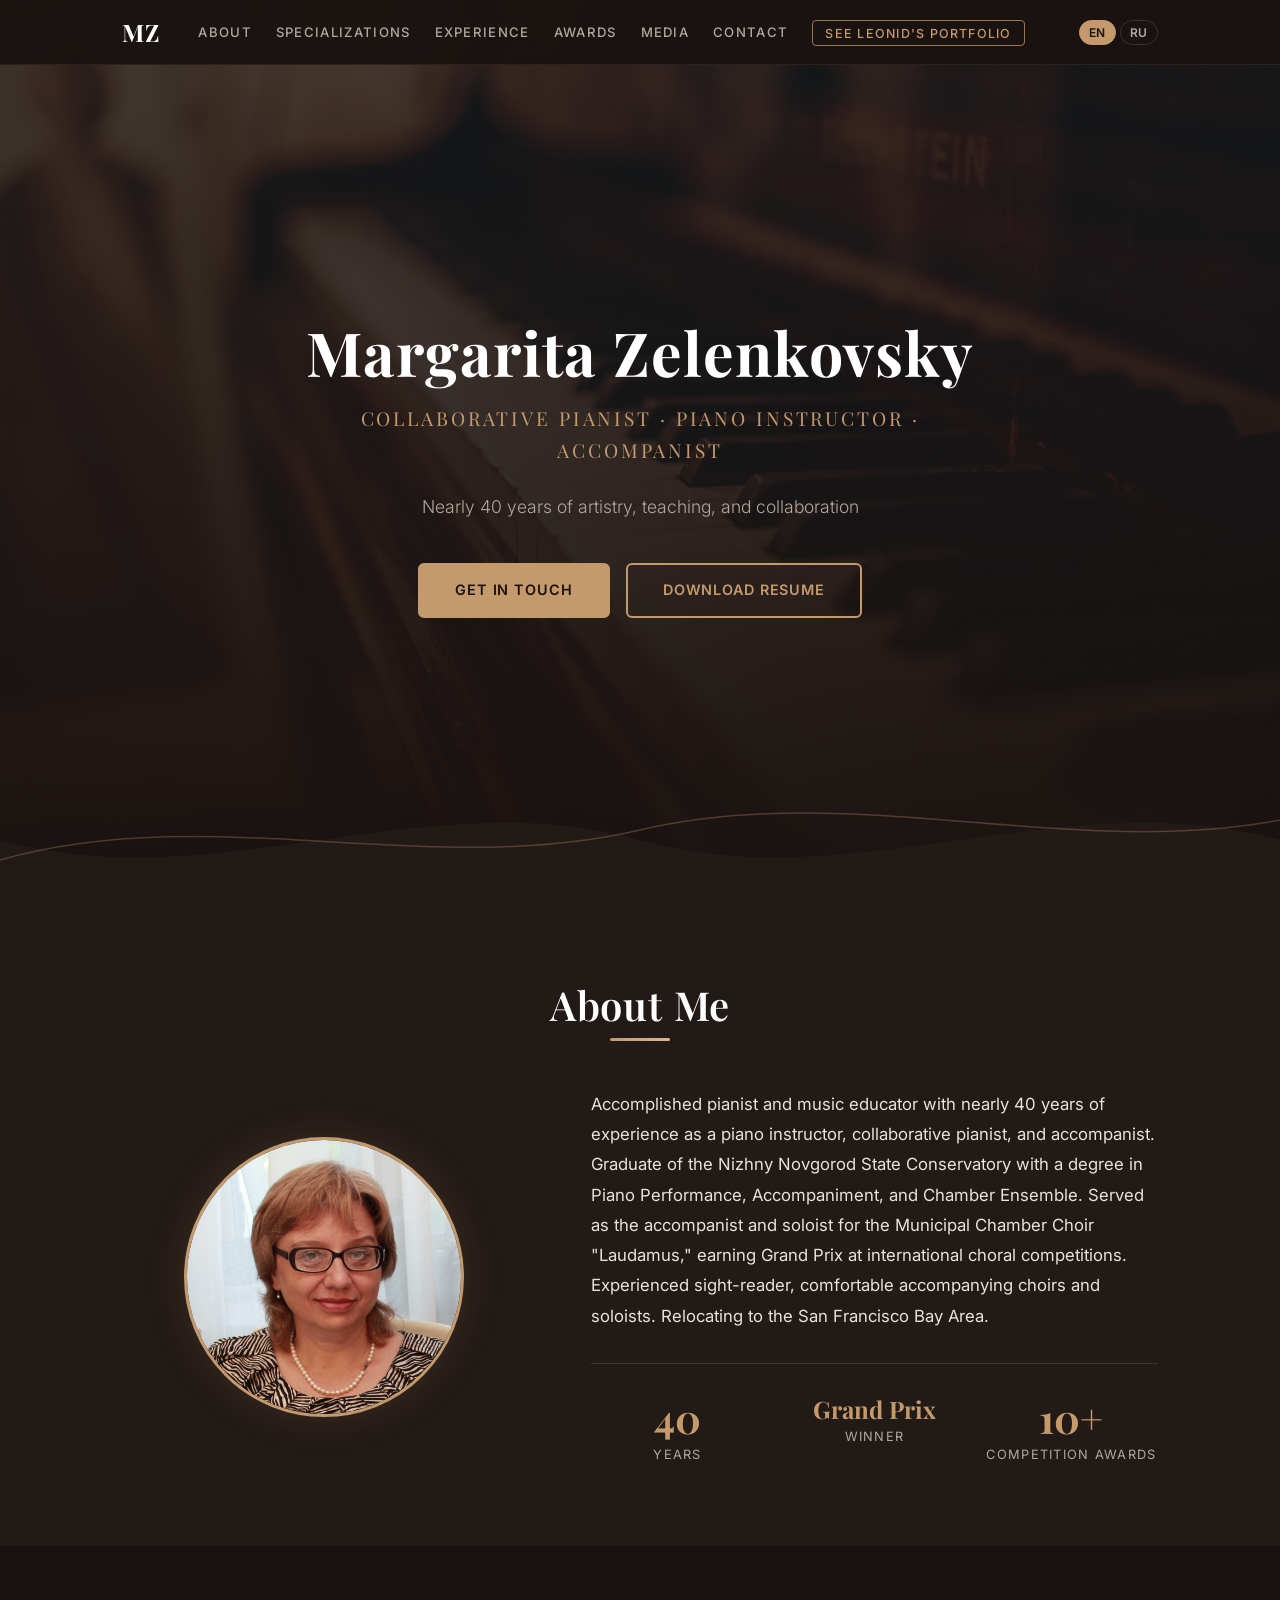
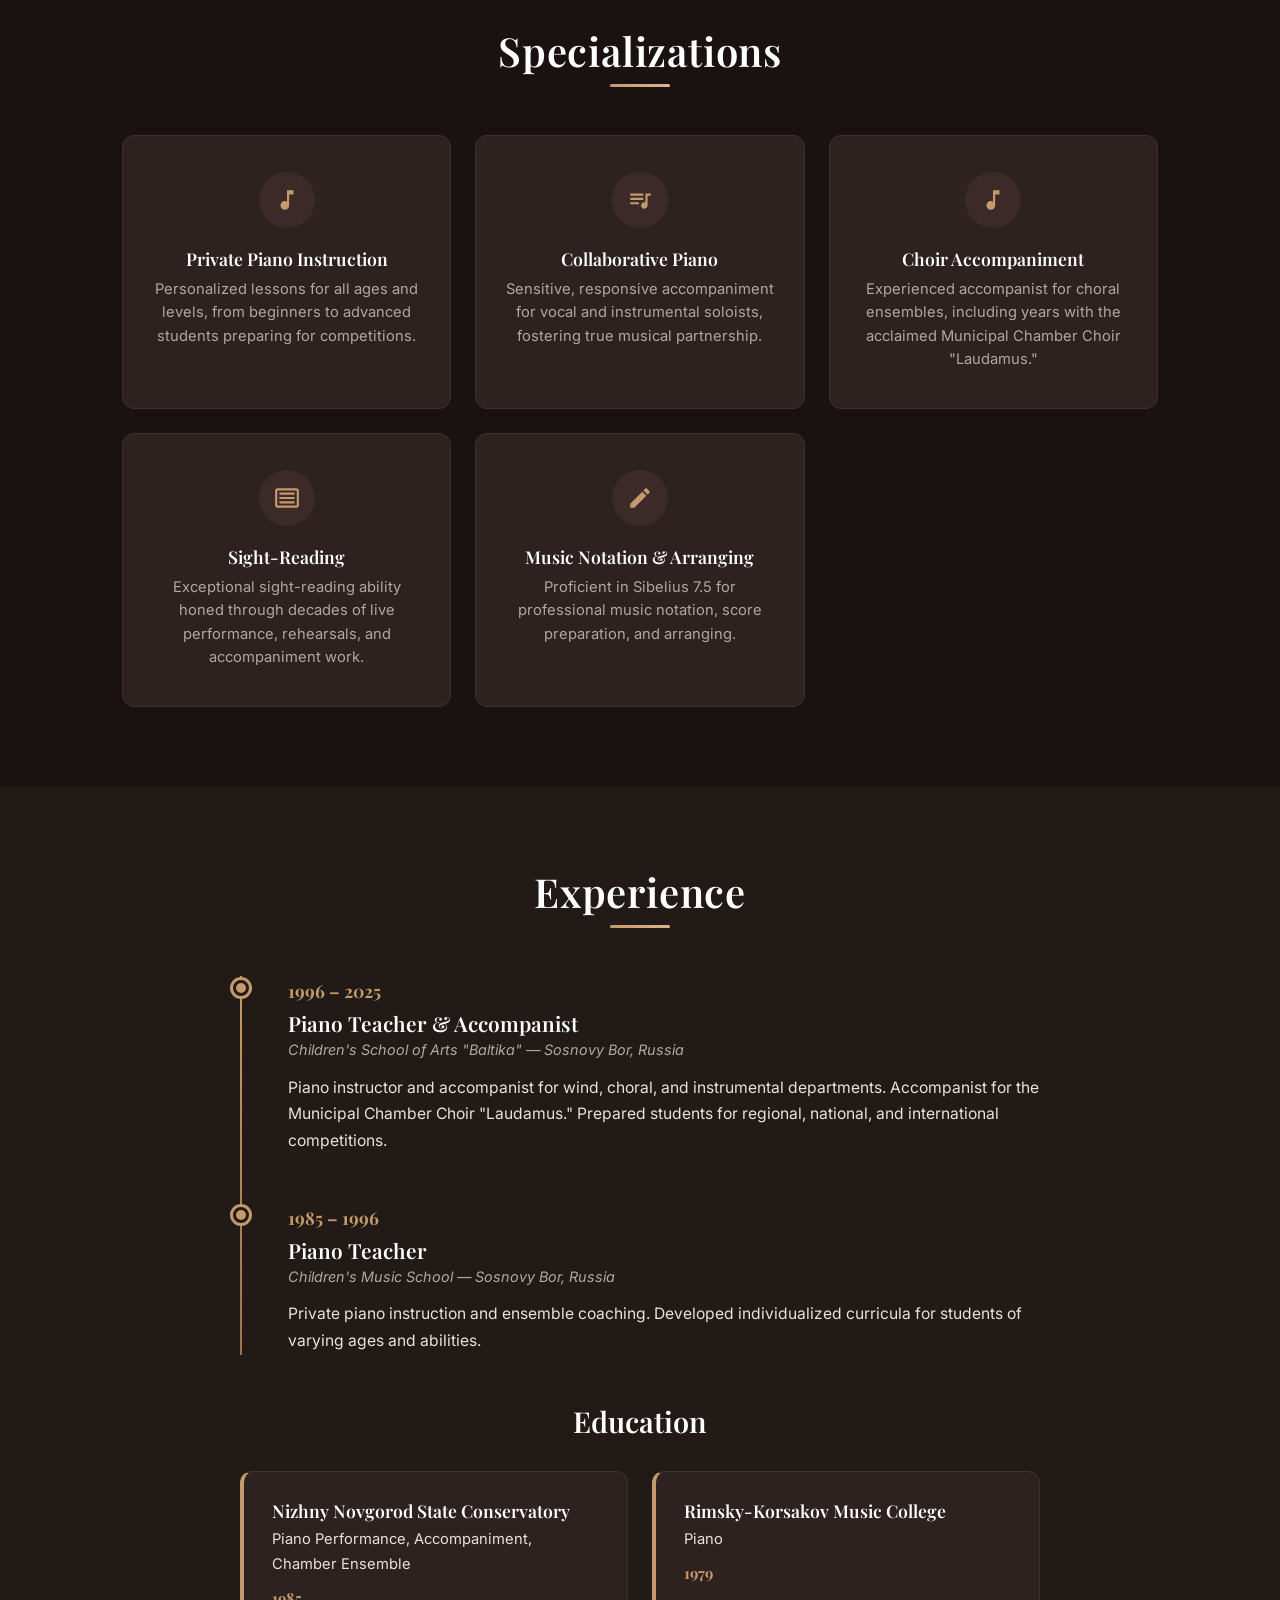
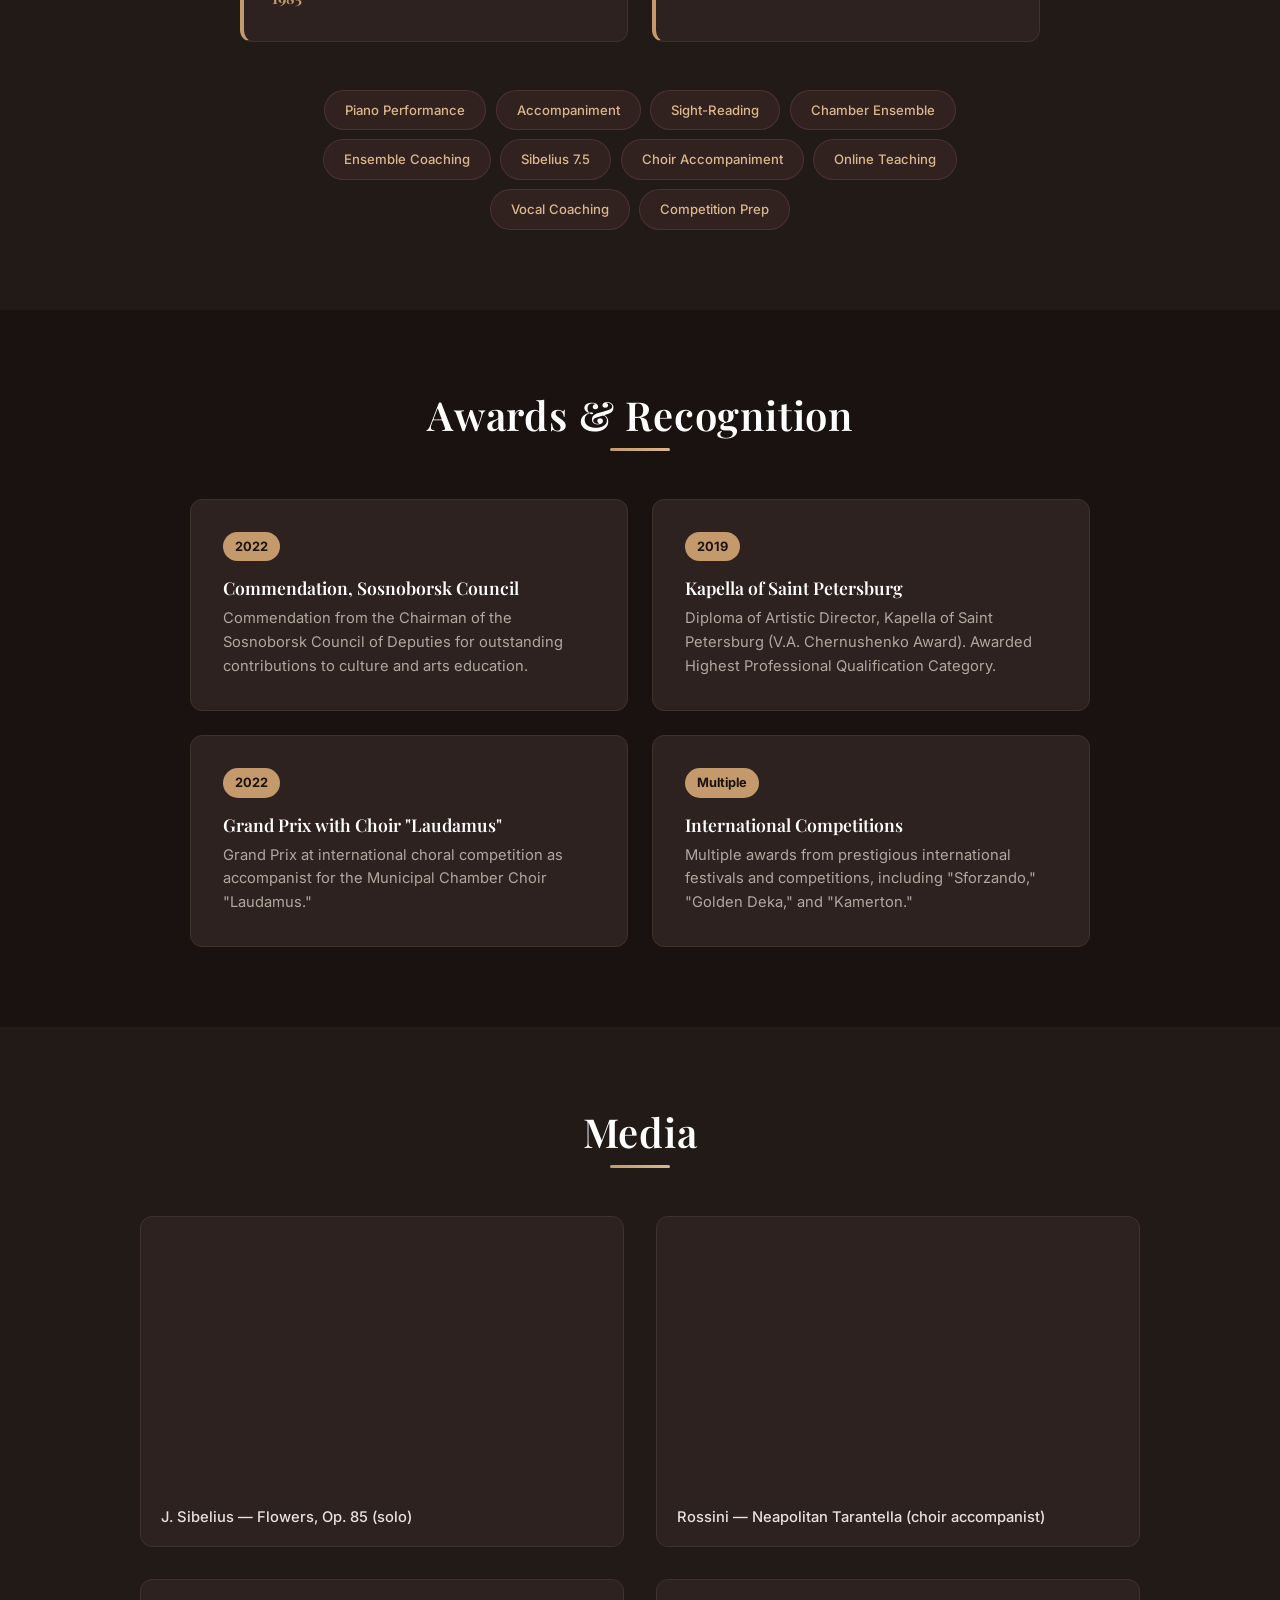
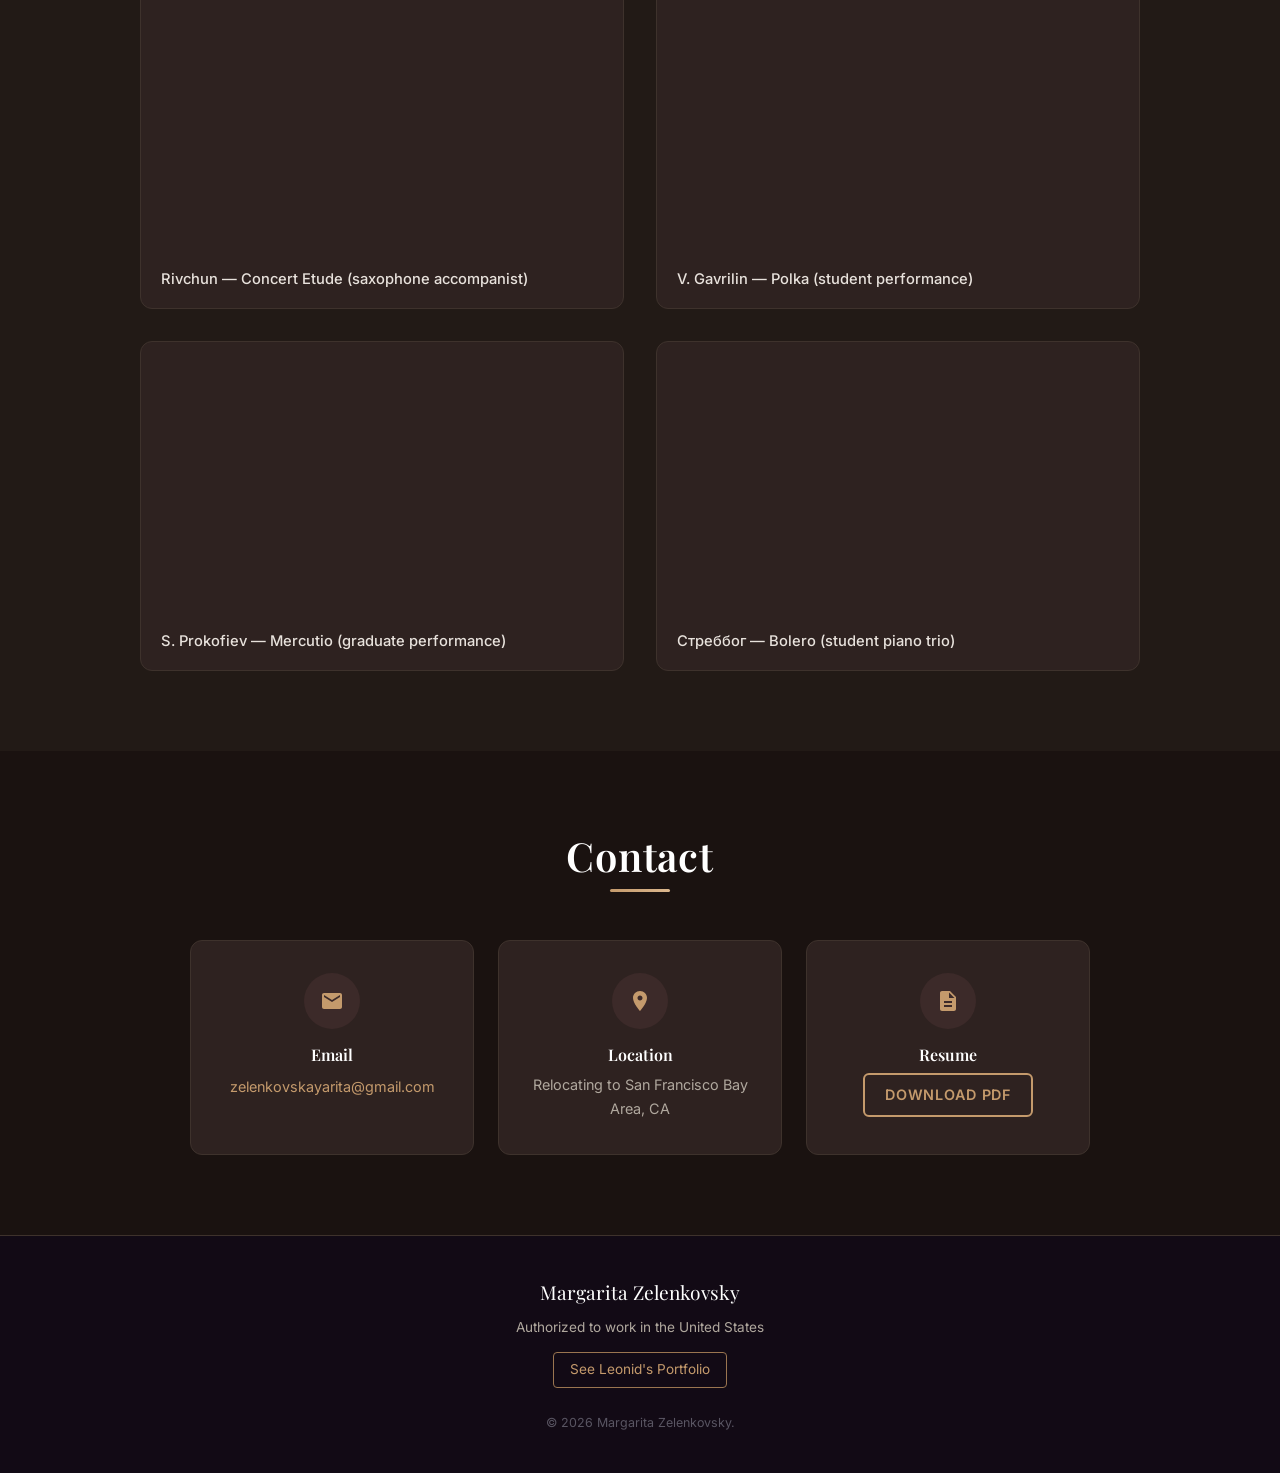
==== commit 1db1477d: "Fix Margarita video section: show her own performances vs students, labeled correctly" ====
--- a/index.html
+++ b/index.html
@@ -350,44 +350,44 @@
 
       <div class="video-item">
         <div class="video-wrapper">
-          <iframe src="https://www.youtube.com/embed/Rl4O74UItYg" title="Piano Concert — Where the Piano Reigns" frameborder="0" allow="accelerometer; autoplay; clipboard-write; encrypted-media; gyroscope; picture-in-picture" allowfullscreen loading="lazy"></iframe>
-        </div>
-        <p class="video-caption"><span class="en">Piano Concert — Where the Piano Reigns</span><span class="ru">Концерт — «Там, где царит рояль»</span></p>
-      </div>
-
-      <div class="video-item">
-        <div class="video-wrapper">
           <iframe src="https://www.youtube.com/embed/g_T-hk6uo3Y" title="J. Sibelius — Flowers, Op. 85" frameborder="0" allow="accelerometer; autoplay; clipboard-write; encrypted-media; gyroscope; picture-in-picture" allowfullscreen loading="lazy"></iframe>
         </div>
-        <p class="video-caption"><span class="en">J. Sibelius — Flowers, Op. 85</span><span class="ru">Я. Сибелиус — «Цветы», Op. 85</span></p>
-      </div>
-
-      <div class="video-item">
-        <div class="video-wrapper">
-          <iframe src="https://www.youtube.com/embed/TqkS-S8j7K0" title="S. Prokofiev — Mercutio" frameborder="0" allow="accelerometer; autoplay; clipboard-write; encrypted-media; gyroscope; picture-in-picture" allowfullscreen loading="lazy"></iframe>
-        </div>
-        <p class="video-caption"><span class="en">S. Prokofiev — Mercutio</span><span class="ru">С. Прокофьев — «Меркуцио»</span></p>
-      </div>
-
-      <div class="video-item">
-        <div class="video-wrapper">
-          <iframe src="https://www.youtube.com/embed/oE4QaHnBGi0" title="Project-Concert — Rachmaninov in Ivanovka" frameborder="0" allow="accelerometer; autoplay; clipboard-write; encrypted-media; gyroscope; picture-in-picture" allowfullscreen loading="lazy"></iframe>
-        </div>
-        <p class="video-caption"><span class="en">Project-Concert — Rachmaninov in Ivanovka</span><span class="ru">Проект-концерт — «Рахманинов в Ивановке»</span></p>
-      </div>
-
-      <div class="video-item">
-        <div class="video-wrapper">
-          <iframe src="https://www.youtube.com/embed/MUVuFVZdbnk" title="V. Gavrilin — Polka" frameborder="0" allow="accelerometer; autoplay; clipboard-write; encrypted-media; gyroscope; picture-in-picture" allowfullscreen loading="lazy"></iframe>
-        </div>
-        <p class="video-caption"><span class="en">V. Gavrilin — Polka</span><span class="ru">В. Гаврилин — «Полька»</span></p>
-      </div>
-
-      <div class="video-item">
-        <div class="video-wrapper">
-          <iframe src="https://www.youtube.com/embed/-mqcdATdxGg" title="S. Slonimsky — Northern Song" frameborder="0" allow="accelerometer; autoplay; clipboard-write; encrypted-media; gyroscope; picture-in-picture" allowfullscreen loading="lazy"></iframe>
-        </div>
-        <p class="video-caption"><span class="en">S. Slonimsky — Northern Song</span><span class="ru">С. Слонимский — «Северная песня»</span></p>
+        <p class="video-caption"><span class="en">J. Sibelius — Flowers, Op. 85 (solo)</span><span class="ru">Я. Сибелиус — «Цветы», Op. 85 (соло)</span></p>
+      </div>
+
+      <div class="video-item">
+        <div class="video-wrapper">
+          <iframe src="https://www.youtube.com/embed/HNz_G8EpF3Y" title="Rossini — Neapolitan Tarantella (Laudamus choir)" frameborder="0" allow="accelerometer; autoplay; clipboard-write; encrypted-media; gyroscope; picture-in-picture" allowfullscreen loading="lazy"></iframe>
+        </div>
+        <p class="video-caption"><span class="en">Rossini — Neapolitan Tarantella (choir accompanist)</span><span class="ru">Россини — «Неаполитанская тарантелла» (хоровой концертмейстер)</span></p>
+      </div>
+
+      <div class="video-item">
+        <div class="video-wrapper">
+          <iframe src="https://www.youtube.com/embed/KHZQxI7c5g0" title="Rivchun — Concert Etude (saxophone accompaniment)" frameborder="0" allow="accelerometer; autoplay; clipboard-write; encrypted-media; gyroscope; picture-in-picture" allowfullscreen loading="lazy"></iframe>
+        </div>
+        <p class="video-caption"><span class="en">Rivchun — Concert Etude (saxophone accompanist)</span><span class="ru">Ривчун — «Концертный этюд» (аккомпанемент саксофона)</span></p>
+      </div>
+
+      <div class="video-item">
+        <div class="video-wrapper">
+          <iframe src="https://www.youtube.com/embed/MUVuFVZdbnk" title="V. Gavrilin — Polka (student performance)" frameborder="0" allow="accelerometer; autoplay; clipboard-write; encrypted-media; gyroscope; picture-in-picture" allowfullscreen loading="lazy"></iframe>
+        </div>
+        <p class="video-caption"><span class="en">V. Gavrilin — Polka (student performance)</span><span class="ru">В. Гаврилин — «Полька» (исполняют ученики)</span></p>
+      </div>
+
+      <div class="video-item">
+        <div class="video-wrapper">
+          <iframe src="https://www.youtube.com/embed/TqkS-S8j7K0" title="S. Prokofiev — Mercutio (graduate performance)" frameborder="0" allow="accelerometer; autoplay; clipboard-write; encrypted-media; gyroscope; picture-in-picture" allowfullscreen loading="lazy"></iframe>
+        </div>
+        <p class="video-caption"><span class="en">S. Prokofiev — Mercutio (graduate performance)</span><span class="ru">С. Прокофьев — «Меркуцио» (исполняет выпускница)</span></p>
+      </div>
+
+      <div class="video-item">
+        <div class="video-wrapper">
+          <iframe src="https://www.youtube.com/embed/-mqcdATdxGg" title="Стреббог — Болеро (student piano trio)" frameborder="0" allow="accelerometer; autoplay; clipboard-write; encrypted-media; gyroscope; picture-in-picture" allowfullscreen loading="lazy"></iframe>
+        </div>
+        <p class="video-caption"><span class="en">Стреббог — Bolero (student piano trio)</span><span class="ru">Стреббог — «Болеро» (фортепианное трио, ученики)</span></p>
       </div>
 
     </div>
--- a/style.css
+++ b/style.css
@@ -972,7 +972,7 @@
 }
 
 /* ---------- Responsive: 768px ---------- */
-@media (max-width: 768px) {
+@media (max-width: 968px) {
   .nav-links {
     display: none;
   }
@@ -984,7 +984,9 @@
   .lang-toggle {
     display: none;
   }
-
+}
+
+@media (max-width: 768px) {
   .hero-content h1 {
     font-size: 2.4rem;
   }
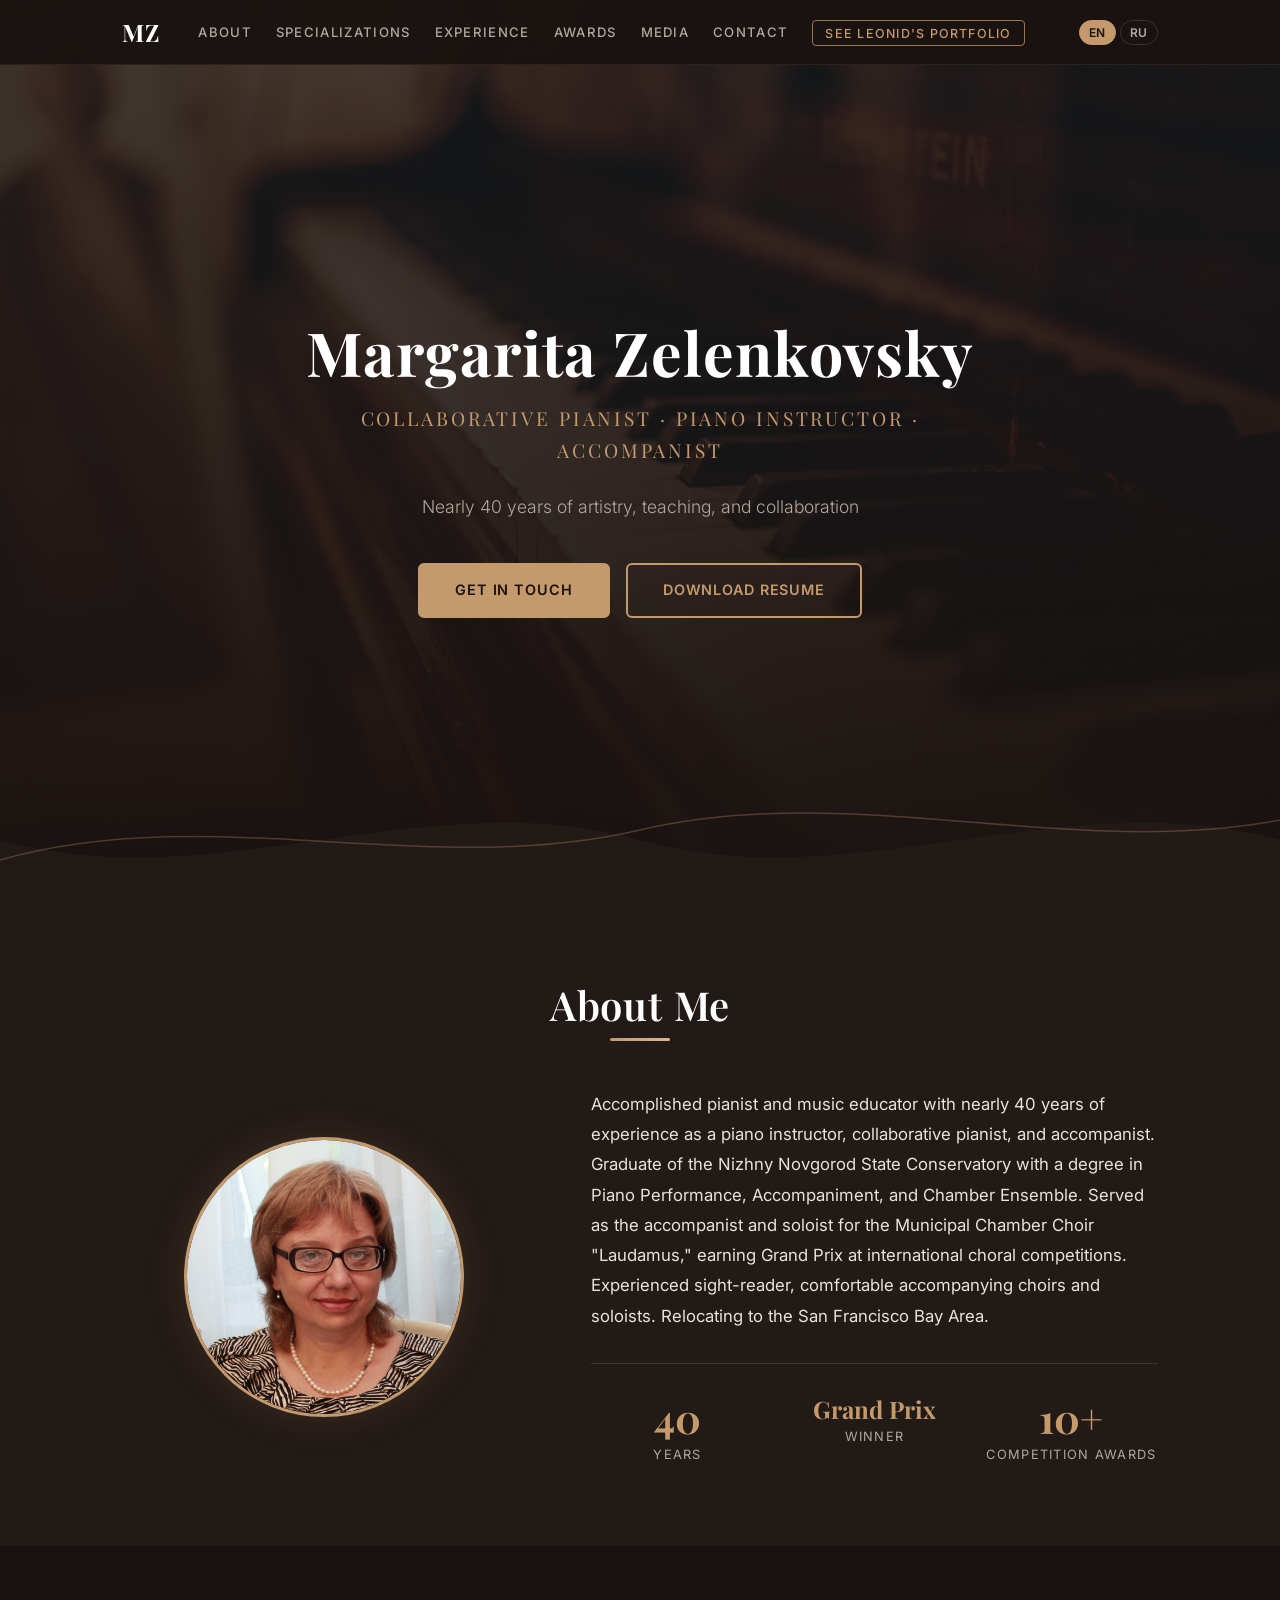
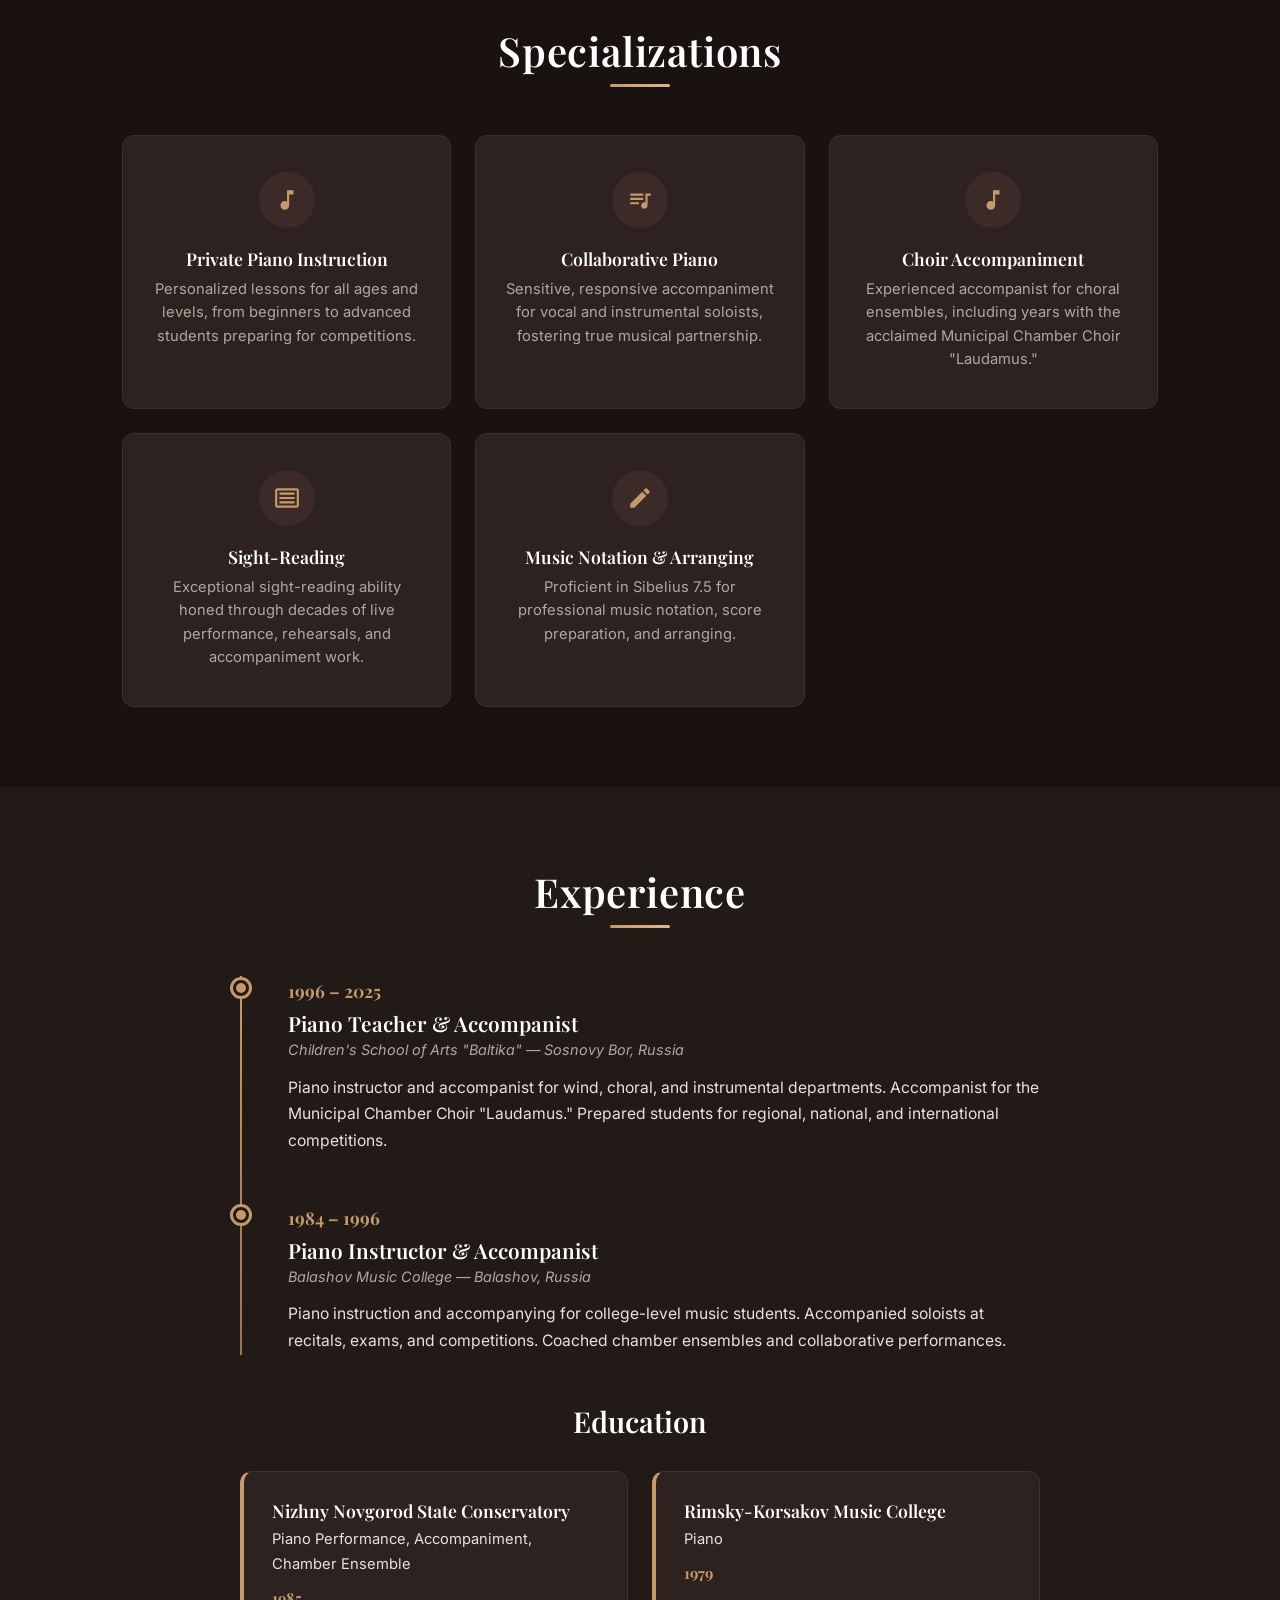
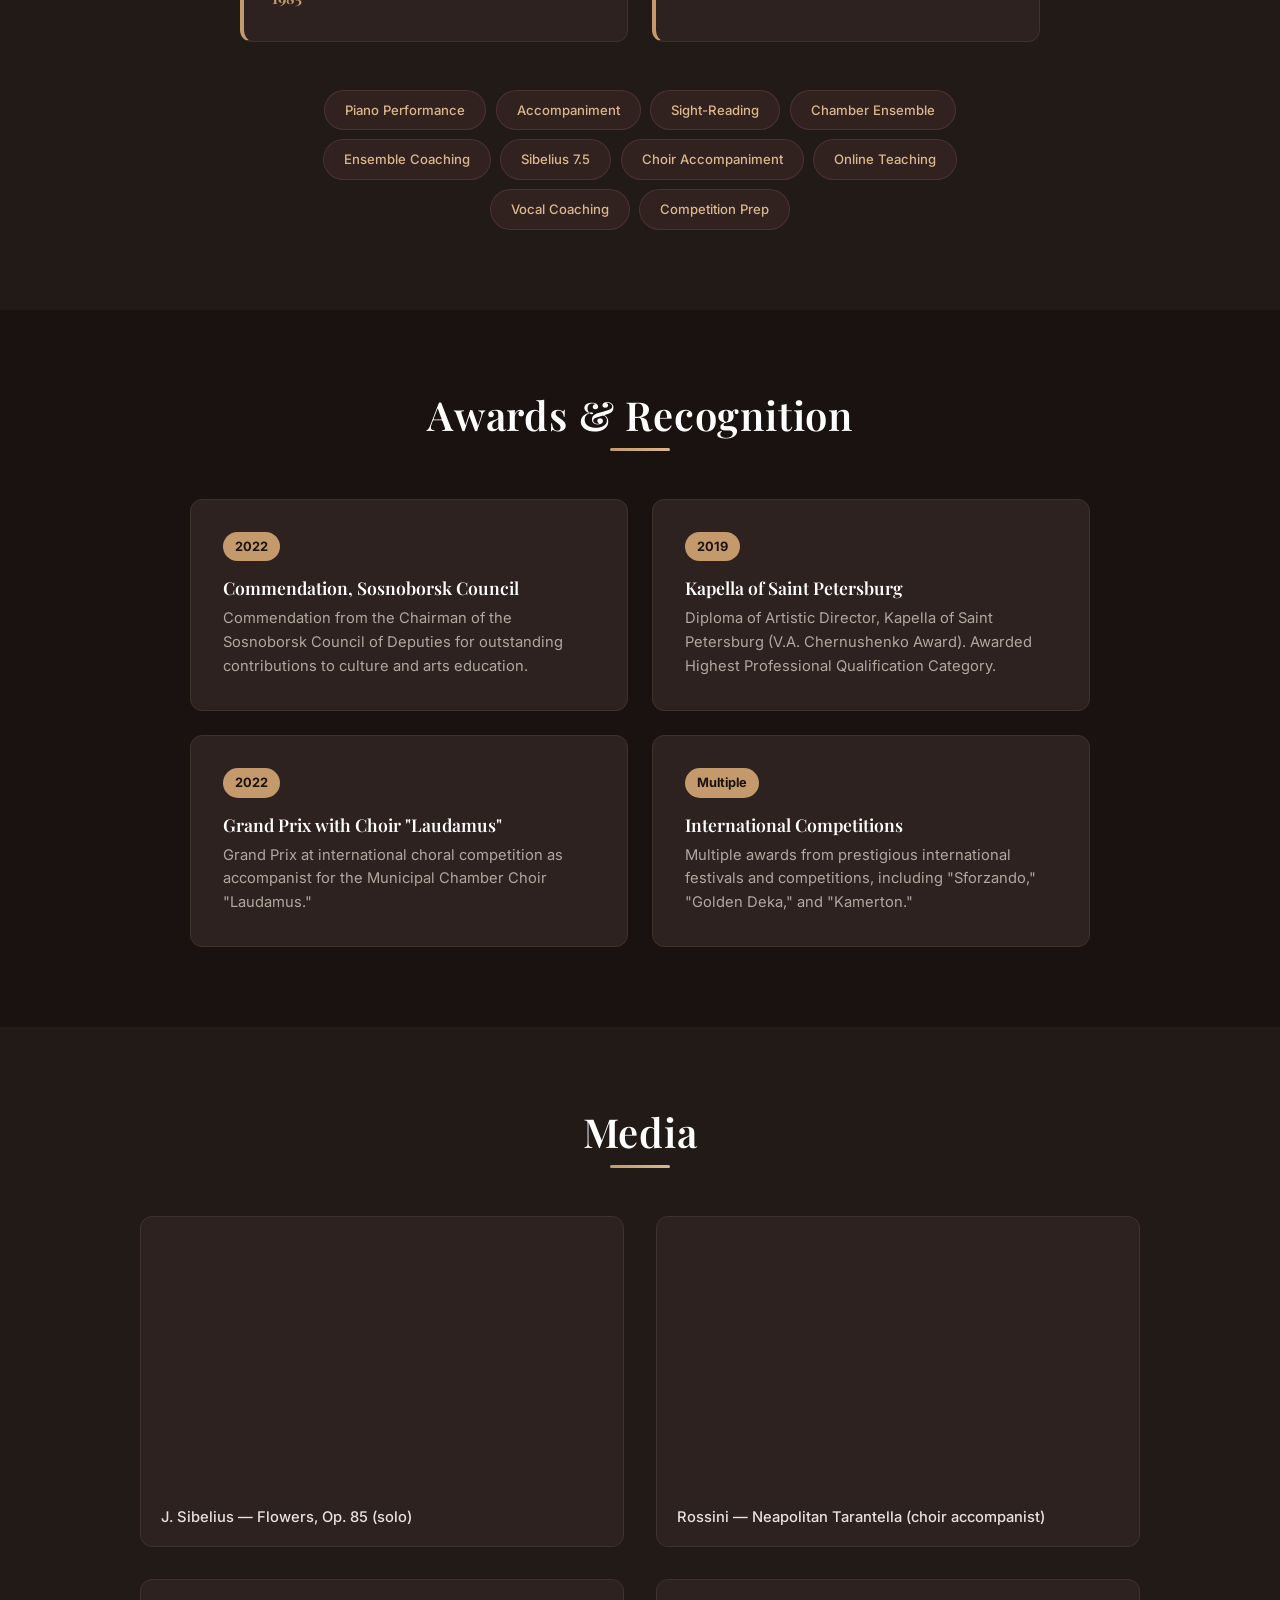
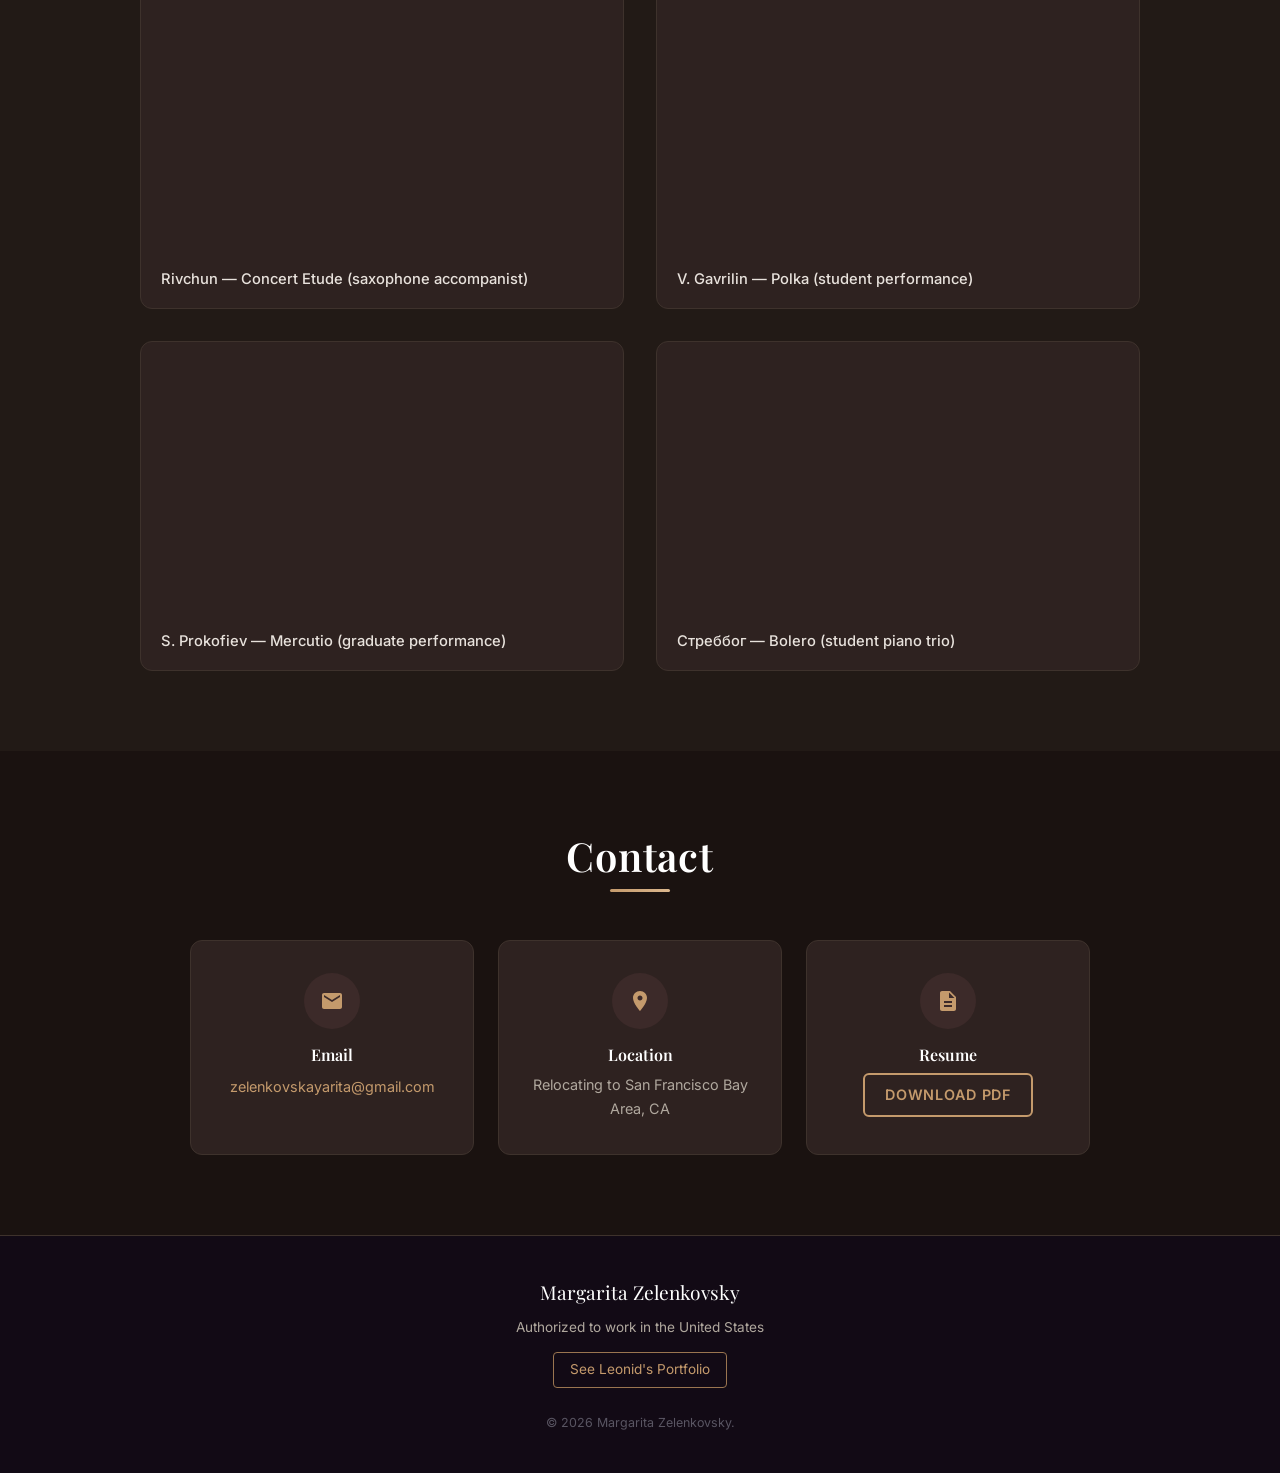
==== commit 93c973f3: "Fix early career: Children's Music School → Balashov Music College (1984–1996)" ====
--- a/index.html
+++ b/index.html
@@ -234,18 +234,18 @@
 
       <div class="timeline-item">
         <div class="timeline-dot"></div>
-        <span class="timeline-date">1985 &ndash; 1996</span>
+        <span class="timeline-date">1984 &ndash; 1996</span>
         <h3>
-          <span class="en">Piano Teacher</span>
-          <span class="ru">Преподаватель фортепиано</span>
+          <span class="en">Piano Instructor &amp; Accompanist</span>
+          <span class="ru">Преподаватель фортепиано и концертмейстер</span>
         </h3>
         <p class="timeline-location">
-          <span class="en">Children's Music School &mdash; Sosnovy Bor, Russia</span>
-          <span class="ru">Детская музыкальная школа &mdash; Сосновый Бор, Россия</span>
+          <span class="en">Balashov Music College &mdash; Balashov, Russia</span>
+          <span class="ru">Балашовское музыкальное училище &mdash; Балашов, Россия</span>
         </p>
         <p class="timeline-desc">
-          <span class="en">Private piano instruction and ensemble coaching. Developed individualized curricula for students of varying ages and abilities.</span>
-          <span class="ru">Индивидуальное обучение фортепиано и ансамблевое музицирование. Разработка индивидуальных учебных программ для учеников разного возраста и уровня.</span>
+          <span class="en">Piano instruction and accompanying for college-level music students. Accompanied soloists at recitals, exams, and competitions. Coached chamber ensembles and collaborative performances.</span>
+          <span class="ru">Преподавание фортепиано и концертмейстерство для студентов музыкального училища. Аккомпанемент солистам на зачётах, экзаменах и конкурсах. Руководство камерными ансамблями.</span>
         </p>
       </div>
 
